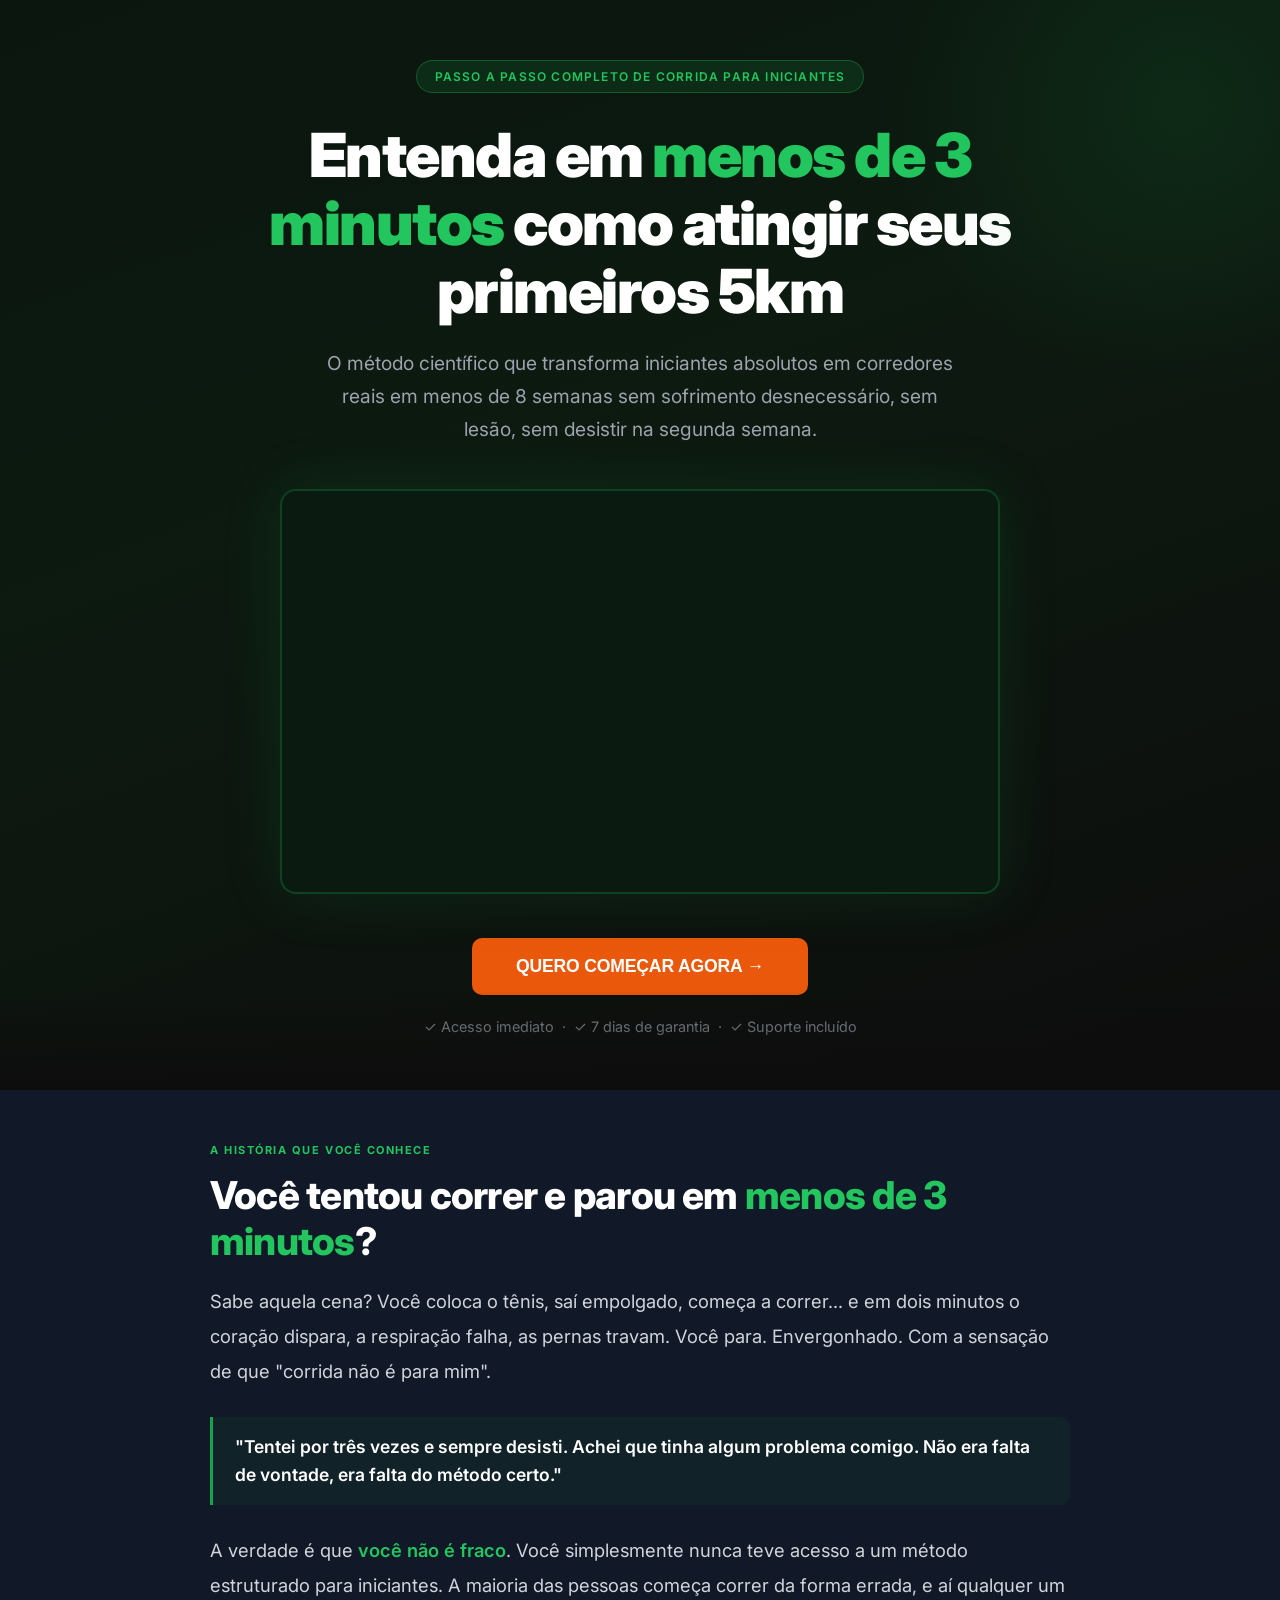
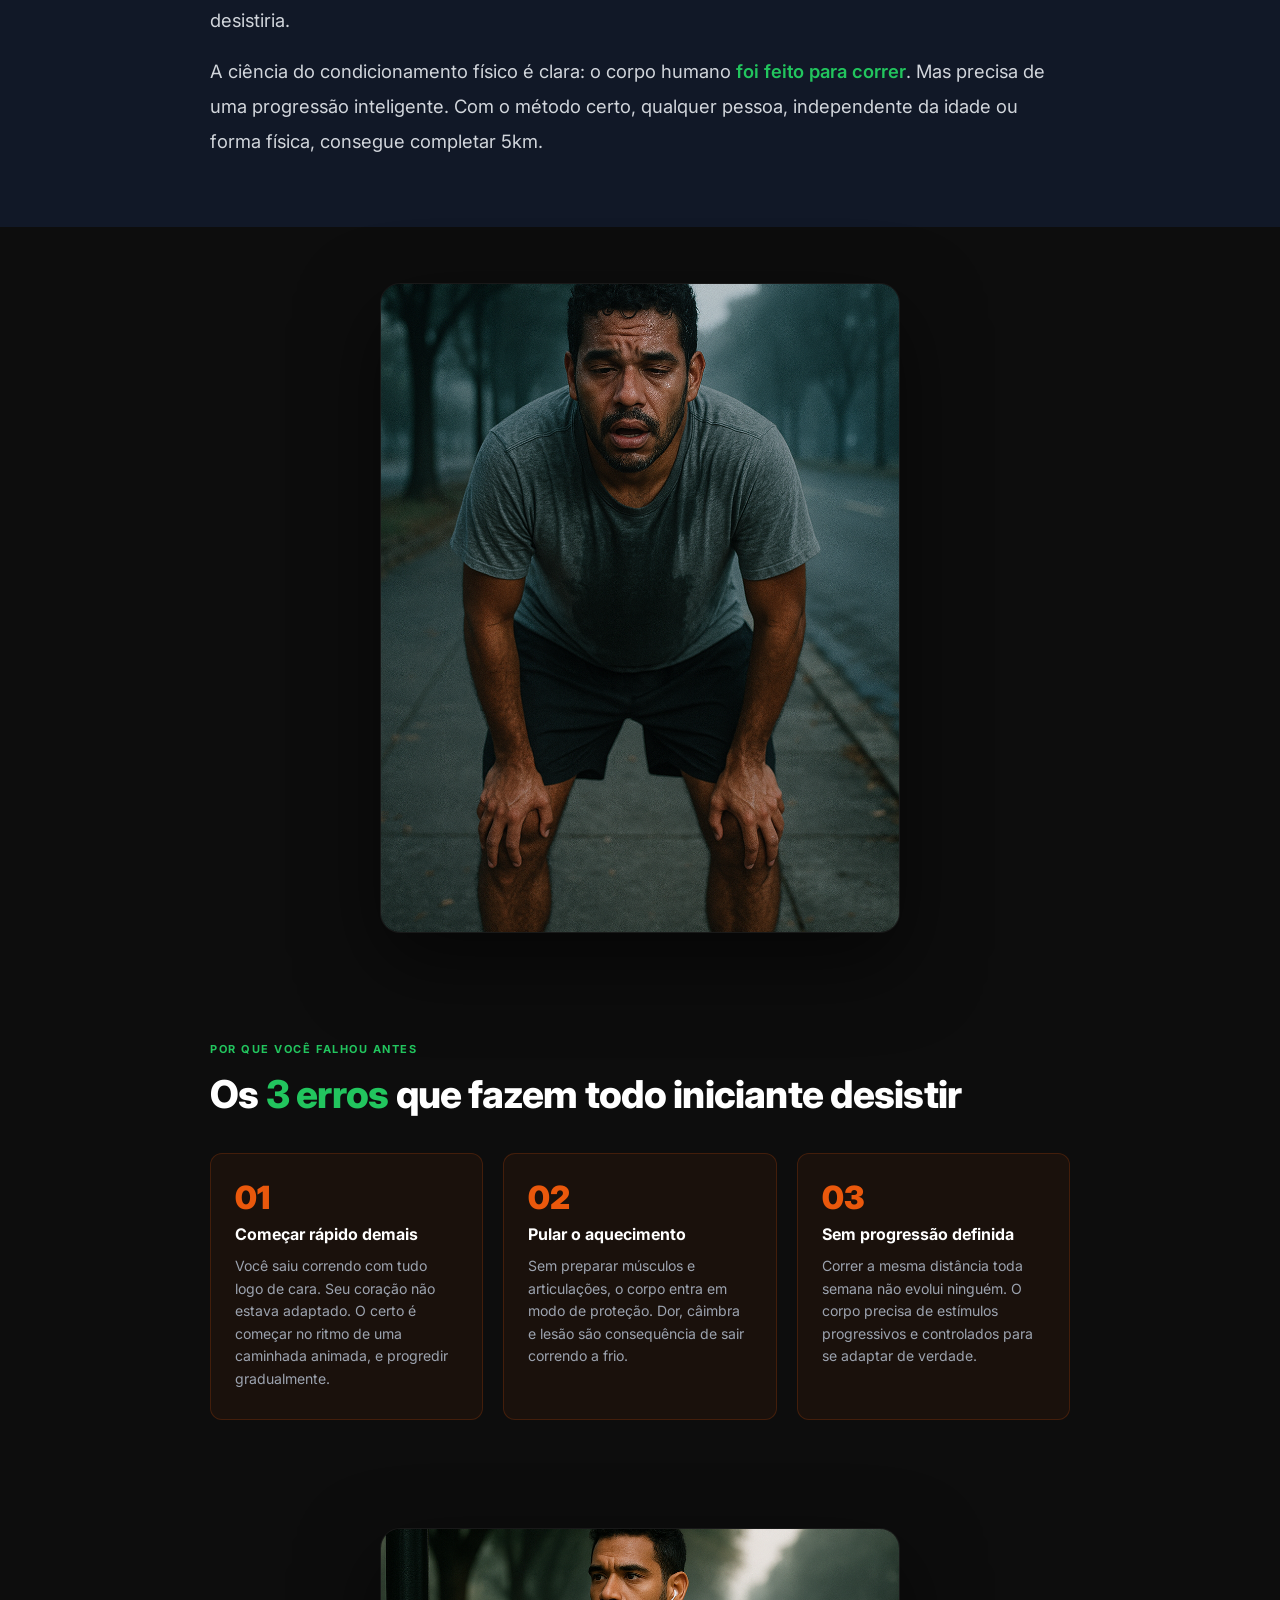
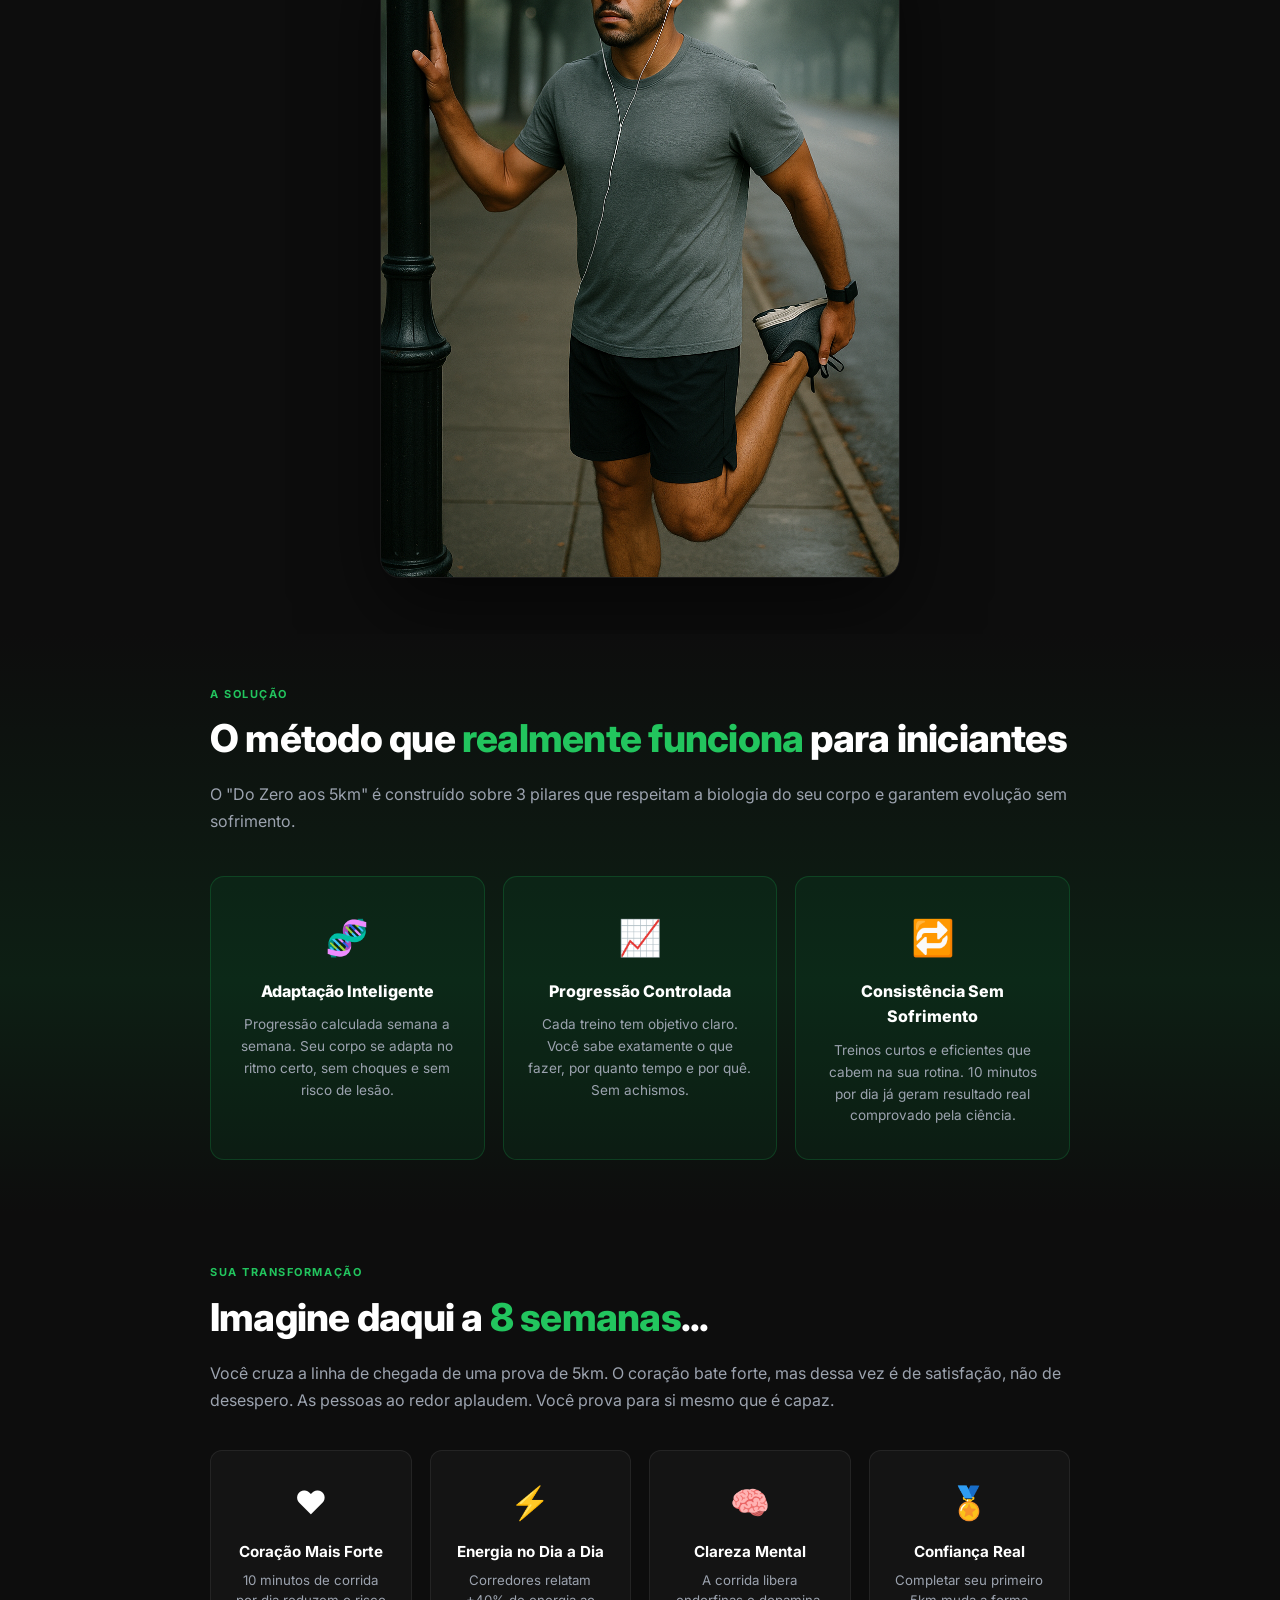
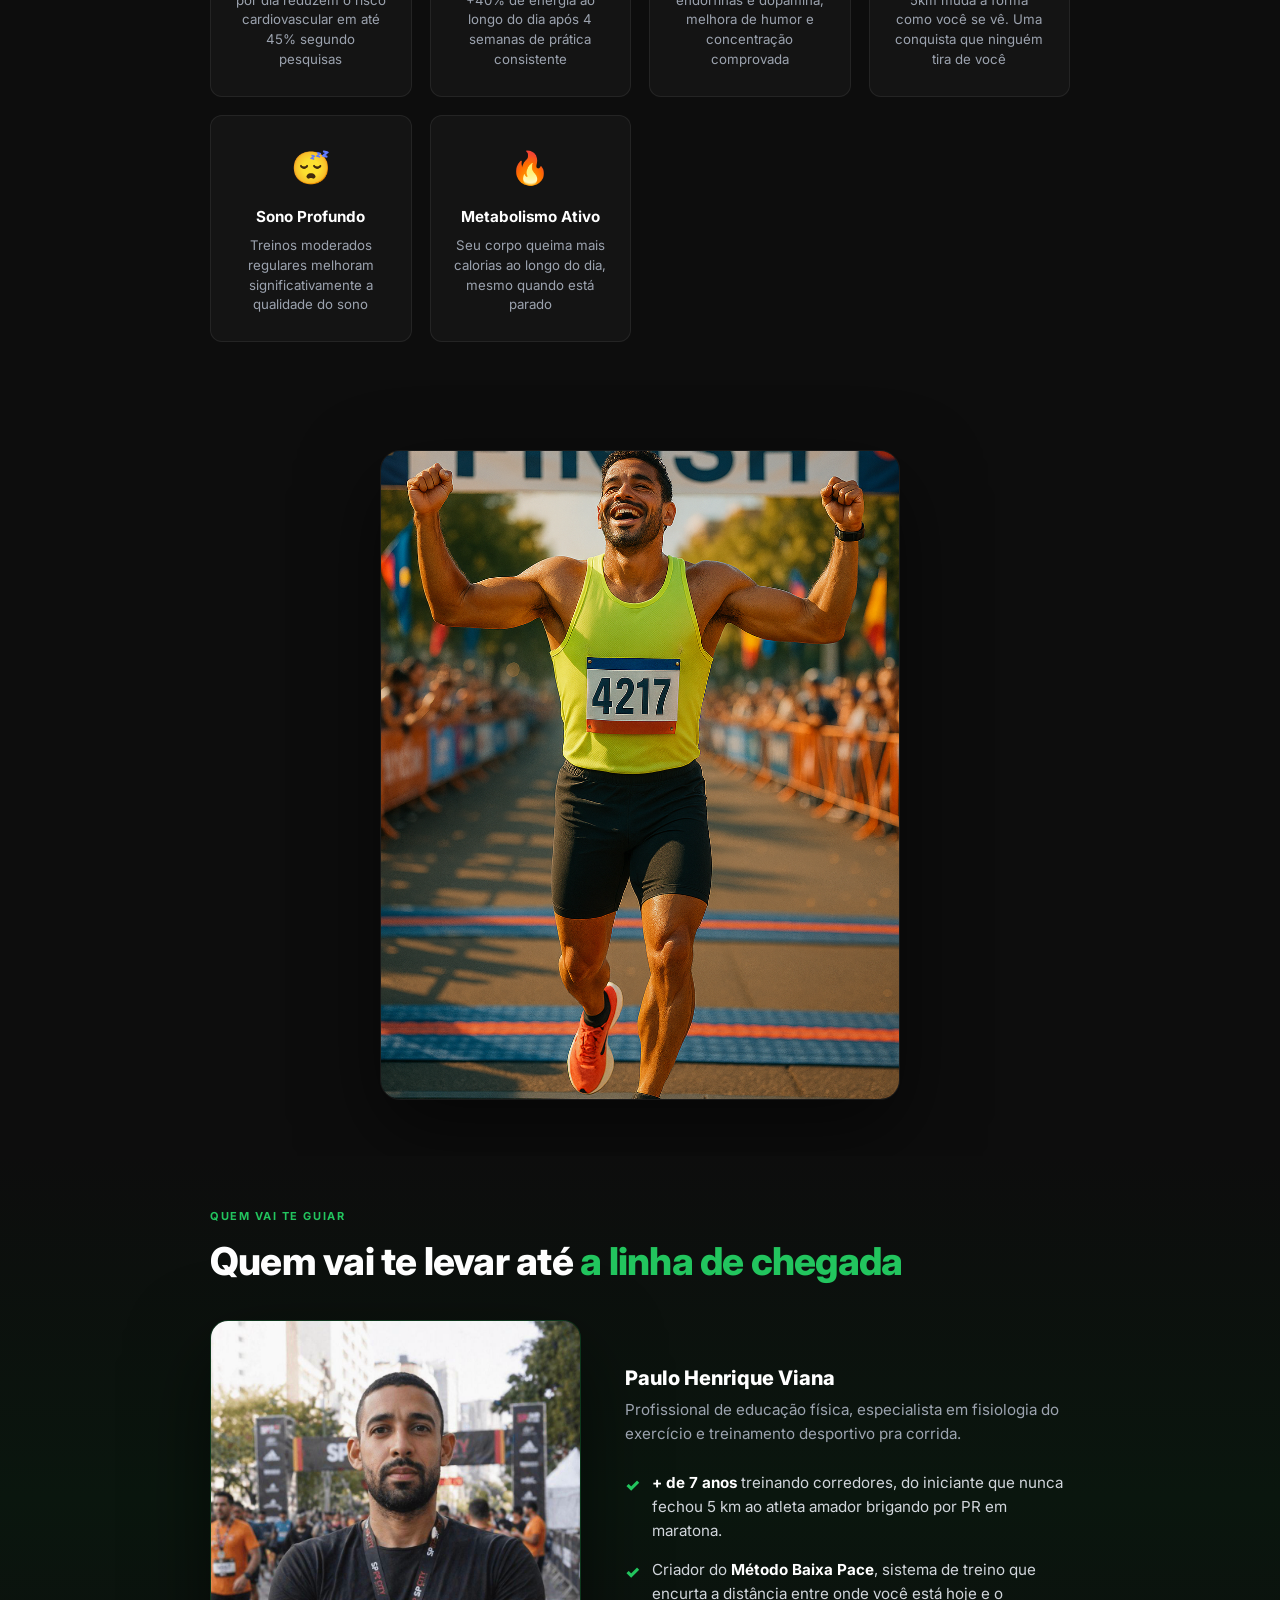
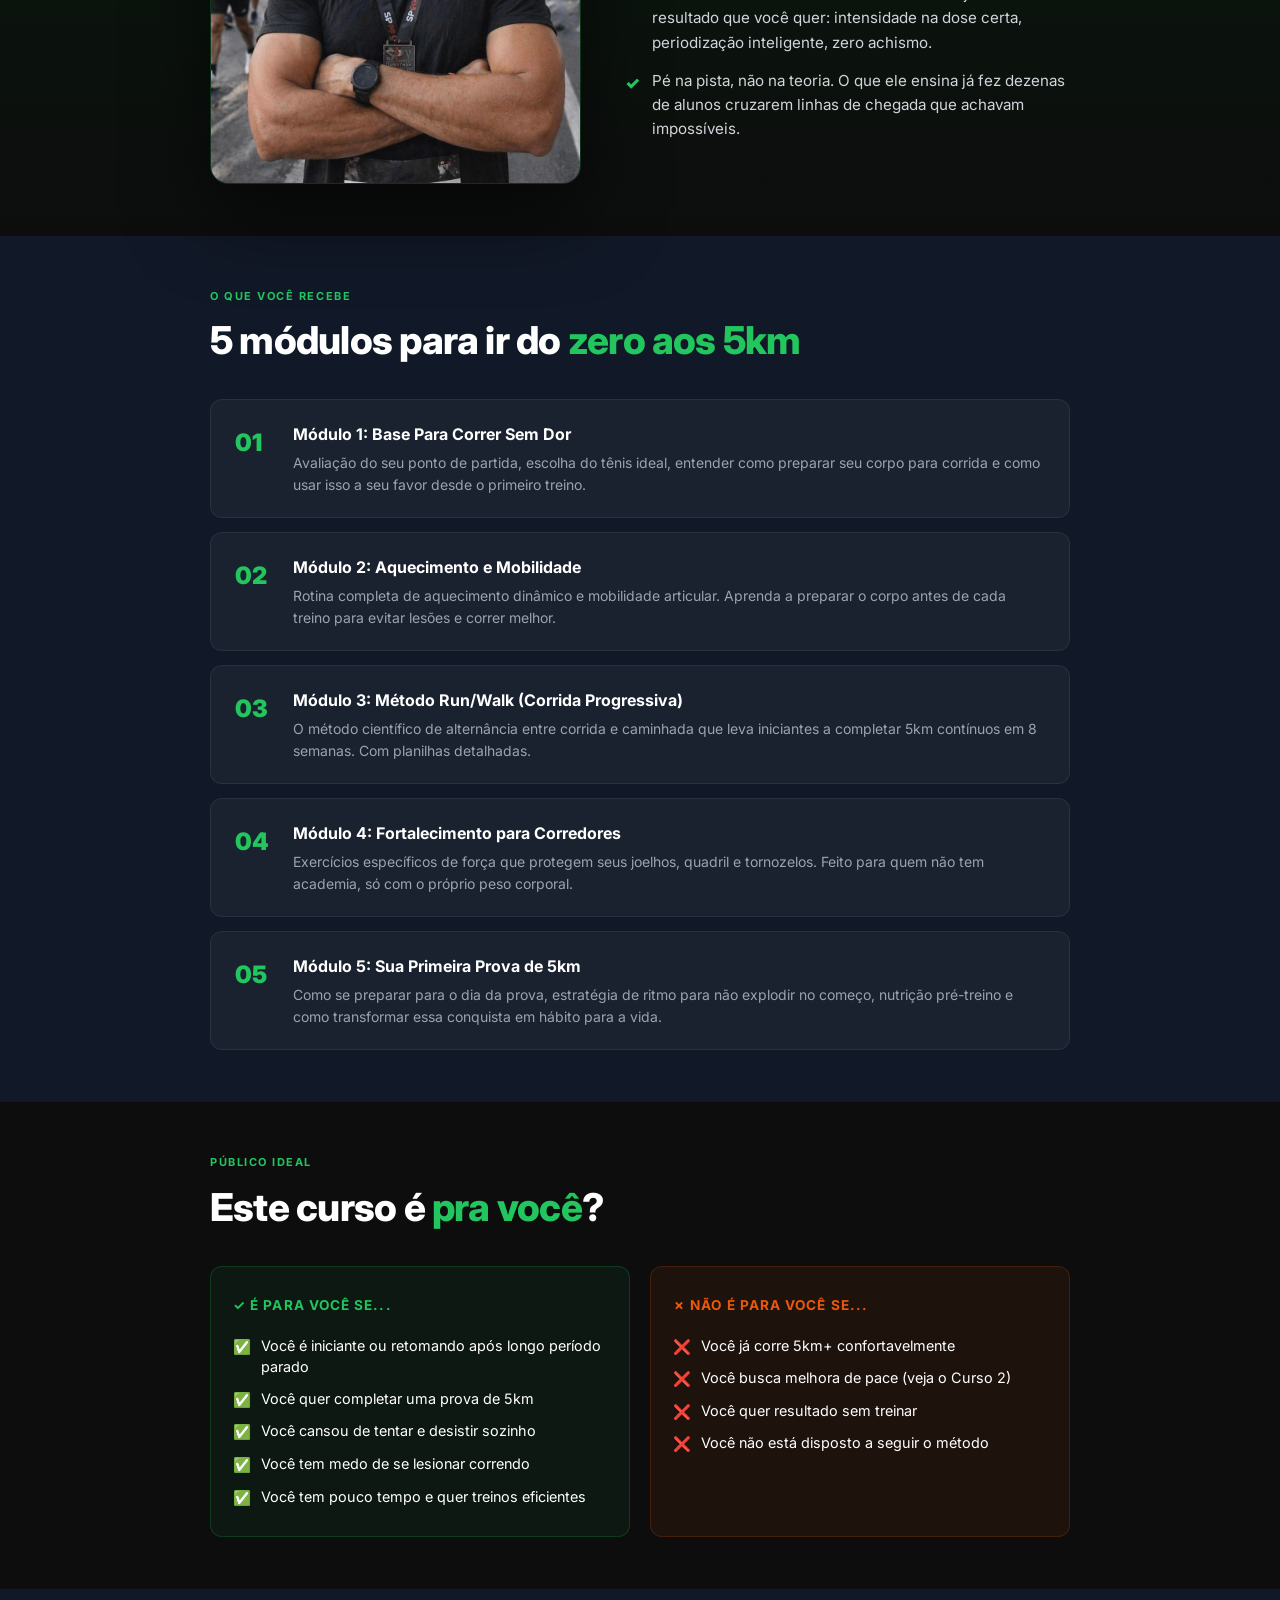
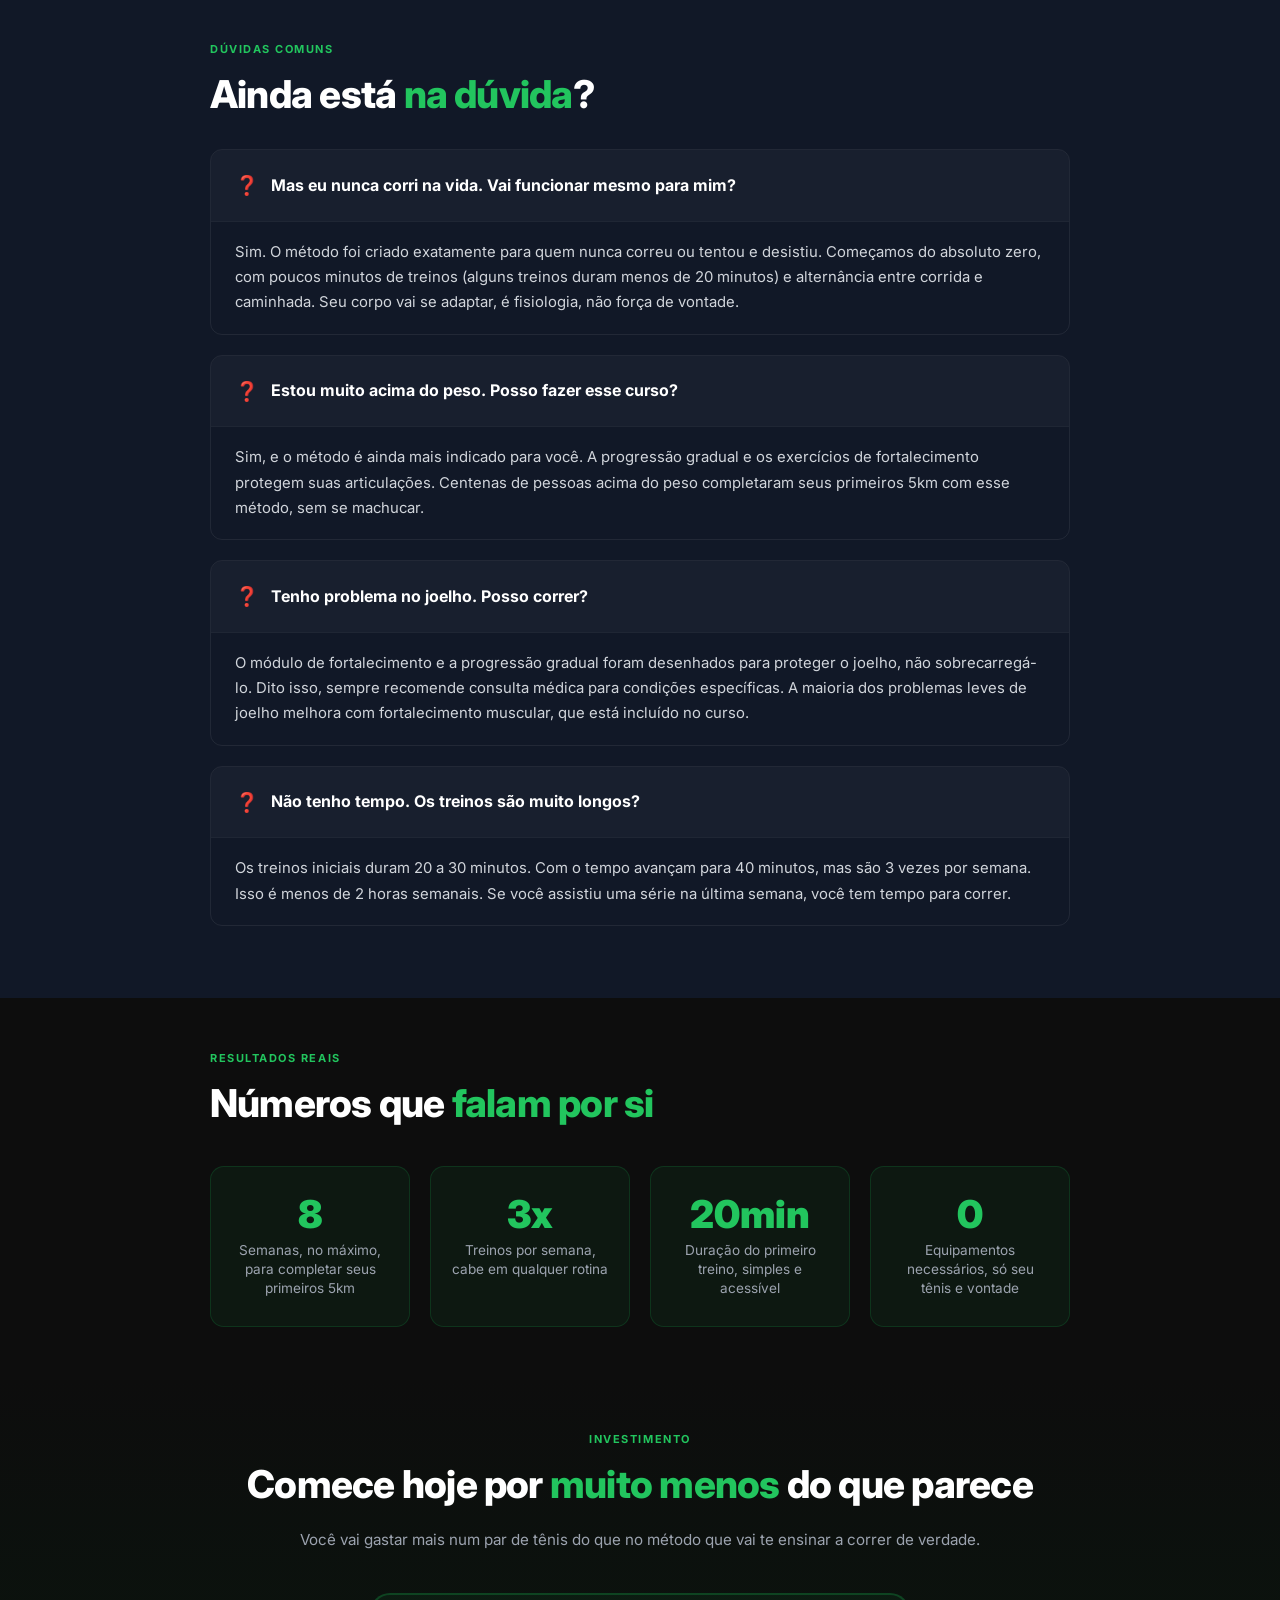
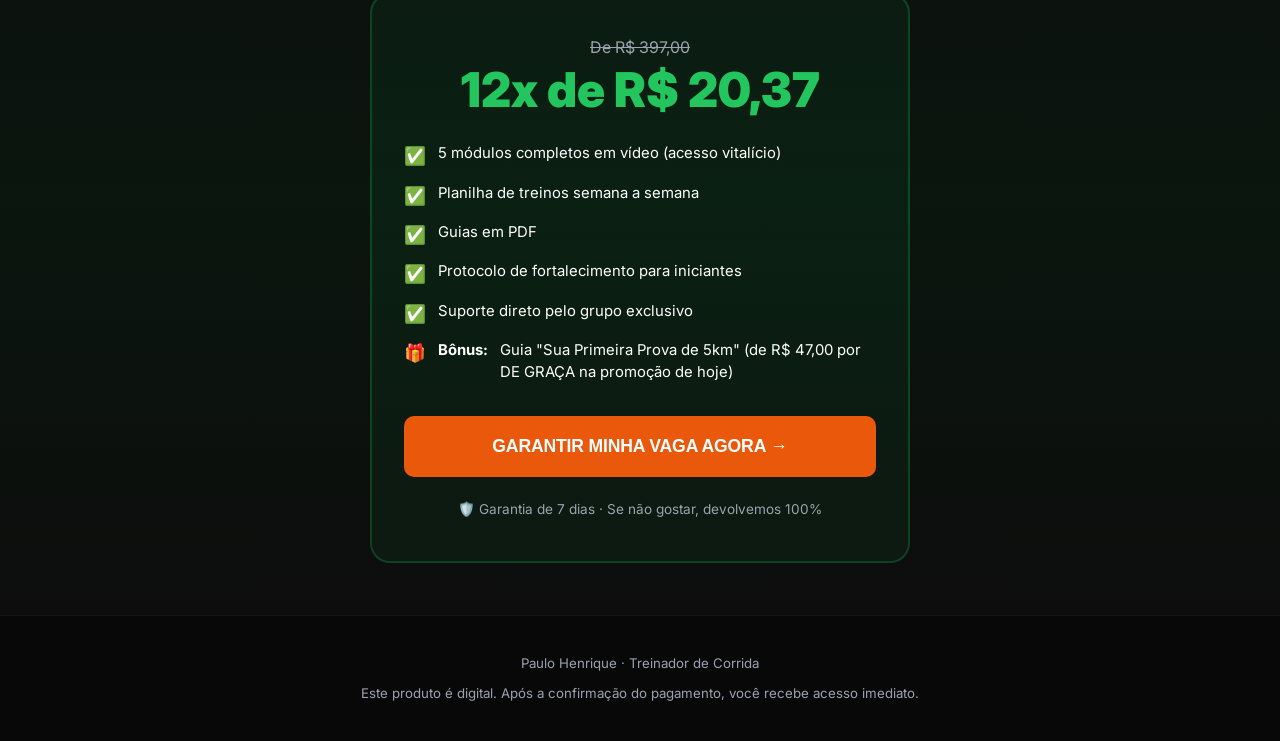
==== index.html @ ed93b903 "LP marketing: ajustes de preço, bônus e badge - Ancora De R$ 297 -> De R$ 397 (riscado) - Remove o R" ====
<!DOCTYPE html>
<html lang="pt-BR">
<head>
  <meta charset="UTF-8" />
  <meta name="viewport" content="width=device-width, initial-scale=1.0" />
  <title>Do Zero aos Seus Primeiros 5km | Paulo Henrique</title>
  <meta name="description" content="O método que transforma iniciantes em corredores em apenas 8 semanas sem sofrimento, sem lesão, sem desistir na segunda semana." />

  <!-- Meta Pixel (browser). Complementa o evento server-side da Conversions API (/api/lead), dedup por event_id. -->
  <script>
    !function(f,b,e,v,n,t,s)
    {if(f.fbq)return;n=f.fbq=function(){n.callMethod?
    n.callMethod.apply(n,arguments):n.queue.push(arguments)};
    if(!f._fbq)f._fbq=n;n.push=n;n.loaded=!0;n.version='2.0';
    n.queue=[];t=b.createElement(e);t.async=!0;
    t.src=v;s=b.getElementsByTagName(e)[0];
    s.parentNode.insertBefore(t,s)}(window, document,'script',
    'https://connect.facebook.net/en_US/fbevents.js');
    fbq('init', '1803401826472530');
    fbq('track', 'PageView');
  </script>
  <noscript><img height="1" width="1" style="display:none"
    src="https://www.facebook.com/tr?id=1803401826472530&ev=PageView&noscript=1" /></noscript>
  <!-- End Meta Pixel -->
  <link rel="preconnect" href="https://fonts.googleapis.com" />
  <link rel="preconnect" href="https://fonts.gstatic.com" crossorigin />
  <link href="https://fonts.googleapis.com/css2?family=Inter:wght@400;500;600;700;800;900&display=swap" rel="stylesheet" />
  <style>
    *, *::before, *::after { box-sizing: border-box; margin: 0; padding: 0; }

    :root {
      --verde: #16a34a;
      --verde-claro: #22c55e;
      --verde-escuro: #14532d;
      --laranja: #ea580c;
      --preto: #0a0a0a;
      --cinza-escuro: #111827;
      --cinza: #374151;
      --cinza-claro: #9ca3af;
      --branco: #ffffff;
      --bg: #0d0d0d;
    }

    body {
      font-family: 'Inter', sans-serif;
      background: var(--bg);
      color: var(--branco);
      line-height: 1.6;
      overflow-x: hidden;
    }

    /* ===== HERO ===== */
    .hero {
      min-height: 100svh;
      display: flex;
      flex-direction: column;
      align-items: center;
      justify-content: center;
      padding: 60px 20px 52px;
      text-align: center;
      position: relative;
      background: linear-gradient(160deg, #0a160e 0%, #0d1a10 40%, #0d0d0d 100%);
      overflow: hidden;
    }

    .hero::before {
      content: '';
      position: absolute;
      top: -200px; right: -200px;
      width: 600px; height: 600px;
      background: radial-gradient(circle, rgba(22,163,74,0.12) 0%, transparent 70%);
      pointer-events: none;
    }

    .hero::after {
      content: '';
      position: absolute;
      bottom: 0; left: 0; right: 0;
      height: 100px;
      background: linear-gradient(to bottom, transparent, var(--bg));
      pointer-events: none;
    }

    .badge {
      display: inline-block;
      background: rgba(22,163,74,0.15);
      border: 1px solid rgba(22,163,74,0.4);
      color: var(--verde-claro);
      font-size: 12px;
      font-weight: 600;
      letter-spacing: 0.1em;
      text-transform: uppercase;
      padding: 6px 18px;
      border-radius: 100px;
      margin-bottom: 28px;
    }

    .hero h1 {
      font-size: clamp(2rem, 5vw, 3.8rem);
      font-weight: 900;
      line-height: 1.12;
      max-width: 860px;
      margin-bottom: 22px;
      letter-spacing: -0.025em;
    }

    .hero h1 span { color: var(--verde-claro); }

    .hero p.sub {
      font-size: clamp(1rem, 2vw, 1.2rem);
      color: var(--cinza-claro);
      max-width: 640px;
      margin-bottom: 44px;
      line-height: 1.7;
    }

    /* ===== VIDEO PLACEHOLDER ===== */
    .video-wrapper {
      width: 100%;
      max-width: 720px;
      margin: 0 auto 44px;
      border-radius: 16px;
      overflow: hidden;
      border: 2px solid rgba(22,163,74,0.3);
      box-shadow: 0 0 60px rgba(22,163,74,0.15);
      aspect-ratio: 16/9;
      background: #0a1a10;
      display: flex;
      align-items: center;
      justify-content: center;
      cursor: pointer;
      position: relative;
    }

    .video-wrapper .play-icon {
      width: 72px;
      height: 72px;
      background: var(--verde);
      border-radius: 50%;
      display: flex;
      align-items: center;
      justify-content: center;
      transition: transform 0.2s, background 0.2s;
    }

    .video-wrapper:hover .play-icon {
      background: var(--verde-claro);
      transform: scale(1.1);
    }

    .video-wrapper .play-icon svg {
      width: 28px;
      height: 28px;
      fill: white;
      margin-left: 4px;
    }

    .video-label {
      position: absolute;
      bottom: 18px;
      left: 50%;
      transform: translateX(-50%);
      font-size: 13px;
      color: rgba(255,255,255,0.5);
      white-space: nowrap;
    }

    .cta-btn {
      display: inline-block;
      background: var(--verde);
      color: var(--branco);
      font-size: 1.1rem;
      font-weight: 800;
      padding: 18px 44px;
      border-radius: 10px;
      text-decoration: none;
      transition: background 0.2s, transform 0.15s;
      border: none;
      cursor: pointer;
      letter-spacing: -0.01em;
    }

    .cta-btn:hover { background: var(--verde-claro); transform: translateY(-2px); }

    .cta-btn.laranja { background: var(--laranja); }
    .cta-btn.laranja:hover { background: #f97316; }

    .hero-meta {
      margin-top: 20px;
      color: var(--cinza-claro);
      font-size: 0.9rem;
    }

    /* ===== SECTION BASE ===== */
    section {
      padding: 52px 24px;
    }

    .container {
      max-width: 860px;
      margin: 0 auto;
    }

    .section-label {
      font-size: 11px;
      font-weight: 700;
      letter-spacing: 0.14em;
      text-transform: uppercase;
      color: var(--verde-claro);
      margin-bottom: 12px;
    }

    h2 {
      font-size: clamp(1.6rem, 3.5vw, 2.4rem);
      font-weight: 800;
      line-height: 1.2;
      letter-spacing: -0.02em;
      margin-bottom: 20px;
    }

    h2 span { color: var(--verde-claro); }

    /* ===== STORY ===== */
    .story {
      background: var(--cinza-escuro);
    }

    .story-text {
      font-size: clamp(1rem, 1.8vw, 1.15rem);
      color: #d1d5db;
      line-height: 1.9;
      margin-bottom: 16px;
    }

    .story-text em {
      color: var(--verde-claro);
      font-style: normal;
      font-weight: 600;
    }

    .story-quote {
      border-left: 3px solid var(--verde);
      padding: 16px 22px;
      margin: 28px 0;
      background: rgba(22,163,74,0.07);
      border-radius: 0 10px 10px 0;
      font-size: 1.1rem;
      font-weight: 600;
      color: var(--branco);
      line-height: 1.6;
    }

    /* ===== IMAGEM SECAO ===== */
    /* Mobile: full-bleed, recorte horizontal */
    .img-section {
      padding: 0;
      line-height: 0;
    }

    .img-section img {
      width: 100%;
      max-height: 520px;
      object-fit: cover;
      object-position: center 30%;
      display: block;
    }

    /* Desktop: foto retratada centralizada, sem recorte agressivo */
    @media (min-width: 760px) {
      .img-section {
        padding: 56px 24px;
        background: var(--bg);
        line-height: 1.6;
        text-align: center;
      }

      .img-section img {
        width: auto;
        max-width: min(520px, 90vw);
        max-height: none;
        aspect-ratio: 4/5;
        object-fit: cover;
        object-position: center center;
        margin: 0 auto;
        border-radius: 20px;
        box-shadow: 0 30px 80px rgba(0,0,0,0.55);
        border: 1px solid rgba(255,255,255,0.05);
      }
    }

    /* ===== ERROS ===== */
    .erros-grid {
      display: grid;
      grid-template-columns: repeat(auto-fit, minmax(240px, 1fr));
      gap: 20px;
      margin-top: 36px;
    }

    .erro-card {
      background: rgba(234,88,12,0.06);
      border: 1px solid rgba(234,88,12,0.2);
      border-radius: 12px;
      padding: 28px 24px;
    }

    .erro-card .num {
      font-size: 2rem;
      font-weight: 900;
      color: var(--laranja);
      margin-bottom: 8px;
      line-height: 1;
    }

    .erro-card h3 {
      font-size: 1rem;
      font-weight: 700;
      margin-bottom: 8px;
    }

    .erro-card p {
      font-size: 0.88rem;
      color: var(--cinza-claro);
      line-height: 1.6;
    }

    /* ===== SOLUCAO / PILARES ===== */
    .solucao {
      background: linear-gradient(180deg, #0d0d0d 0%, #0d1f14 60%, #0d0d0d 100%);
    }

    .pilares-grid {
      display: grid;
      grid-template-columns: repeat(auto-fit, minmax(220px, 1fr));
      gap: 18px;
      margin-top: 40px;
    }

    .pilar {
      background: rgba(22,163,74,0.08);
      border: 1px solid rgba(22,163,74,0.25);
      border-radius: 14px;
      padding: 32px 24px;
      text-align: center;
    }

    .pilar .pilar-icon {
      font-size: 2.2rem;
      margin-bottom: 14px;
    }

    .pilar h3 {
      font-size: 1rem;
      font-weight: 800;
      color: var(--branco);
      margin-bottom: 10px;
    }

    .pilar p {
      font-size: 0.85rem;
      color: var(--cinza-claro);
      line-height: 1.6;
    }

    /* ===== MODULOS ===== */
    .modulos { background: var(--cinza-escuro); }

    .modulos-list {
      list-style: none;
      margin-top: 36px;
      display: flex;
      flex-direction: column;
      gap: 14px;
      counter-reset: mod;
    }

    .modulos-list li {
      counter-increment: mod;
      display: flex;
      align-items: flex-start;
      gap: 18px;
      background: rgba(255,255,255,0.04);
      border: 1px solid rgba(255,255,255,0.07);
      border-radius: 12px;
      padding: 22px 24px;
    }

    .modulos-list li::before {
      content: counter(mod, decimal-leading-zero);
      font-size: 1.5rem;
      font-weight: 900;
      color: var(--verde-claro);
      flex-shrink: 0;
      min-width: 40px;
      margin-top: 2px;
    }

    .modulos-list li .mod-info h4 {
      font-size: 1rem;
      font-weight: 700;
      margin-bottom: 4px;
    }

    .modulos-list li .mod-info p {
      font-size: 0.875rem;
      color: var(--cinza-claro);
      line-height: 1.55;
    }

    /* ===== RESULTADOS / VISUALIZACAO ===== */
    .resultados {
      background: var(--bg);
    }

    .beneficios-grid {
      display: grid;
      grid-template-columns: repeat(auto-fit, minmax(200px, 1fr));
      gap: 18px;
      margin-top: 36px;
    }

    .beneficio {
      background: rgba(255,255,255,0.03);
      border: 1px solid rgba(255,255,255,0.07);
      border-radius: 12px;
      padding: 26px 22px;
      text-align: center;
    }

    .beneficio .b-icon { font-size: 2rem; margin-bottom: 12px; }
    .beneficio h4 { font-size: 0.95rem; font-weight: 700; margin-bottom: 6px; }
    .beneficio p { font-size: 0.83rem; color: var(--cinza-claro); line-height: 1.5; }

    /* ===== PARA QUEM ===== */
    .para-quem-grid {
      display: grid;
      grid-template-columns: 1fr 1fr;
      gap: 20px;
      margin-top: 36px;
    }

    @media (max-width: 600px) {
      .para-quem-grid { grid-template-columns: 1fr; }
    }

    .pq-card {
      border-radius: 12px;
      padding: 28px 22px;
    }

    .pq-card.sim {
      background: rgba(22,163,74,0.08);
      border: 1px solid rgba(22,163,74,0.25);
    }

    .pq-card.nao {
      background: rgba(234,88,12,0.07);
      border: 1px solid rgba(234,88,12,0.2);
    }

    .pq-card h3 {
      font-size: 0.85rem;
      font-weight: 700;
      letter-spacing: 0.08em;
      text-transform: uppercase;
      margin-bottom: 18px;
    }

    .pq-card.sim h3 { color: var(--verde-claro); }
    .pq-card.nao h3 { color: var(--laranja); }

    .pq-list { list-style: none; display: flex; flex-direction: column; gap: 10px; }

    .pq-list li {
      font-size: 0.9rem;
      display: flex;
      gap: 10px;
      align-items: flex-start;
      line-height: 1.5;
    }

    .pq-list li .check { flex-shrink: 0; margin-top: 1px; }

    /* ===== OBJECOES ===== */
    .objecoes { background: var(--cinza-escuro); }

    .objecao-item {
      margin-bottom: 20px;
      border: 1px solid rgba(255,255,255,0.07);
      border-radius: 12px;
      overflow: hidden;
    }

    .objecao-q {
      padding: 20px 24px;
      font-weight: 700;
      font-size: 1rem;
      display: flex;
      align-items: center;
      gap: 12px;
      cursor: pointer;
      background: rgba(255,255,255,0.03);
    }

    .objecao-q .q-icon {
      color: var(--laranja);
      font-size: 1.2rem;
      flex-shrink: 0;
    }

    .objecao-r {
      padding: 18px 24px;
      font-size: 0.93rem;
      color: #d1d5db;
      line-height: 1.7;
      border-top: 1px solid rgba(255,255,255,0.06);
    }

    /* ===== OFERTA ===== */
    .oferta {
      background: linear-gradient(180deg, #0d0d0d 0%, #0a160e 50%, #0d0d0d 100%);
    }

    .oferta-box {
      background: rgba(22,163,74,0.07);
      border: 2px solid rgba(22,163,74,0.3);
      border-radius: 20px;
      padding: 40px 32px;
      text-align: center;
      max-width: 540px;
      margin: 40px auto 0;
    }

    .oferta-box .preco-de {
      font-size: 1rem;
      color: var(--cinza-claro);
      text-decoration: line-through;
      margin-bottom: 6px;
    }

    .oferta-box .preco {
      font-size: 3rem;
      font-weight: 900;
      color: var(--verde-claro);
      line-height: 1;
      margin-bottom: 8px;
    }

    .oferta-box .preco-pix {
      font-size: 0.95rem;
      color: var(--cinza-claro);
      margin-bottom: 28px;
    }

    .oferta-box .preco-pix strong {
      color: var(--branco);
    }

    .oferta-bonus {
      list-style: none;
      text-align: left;
      margin: 28px 0 32px;
      display: flex;
      flex-direction: column;
      gap: 12px;
    }

    .oferta-bonus li {
      display: flex;
      gap: 12px;
      align-items: flex-start;
      font-size: 0.93rem;
      line-height: 1.5;
    }

    .oferta-bonus li .b-check {
      color: var(--verde-claro);
      font-size: 1.1rem;
      flex-shrink: 0;
      margin-top: 1px;
    }

    .garantia {
      margin-top: 22px;
      font-size: 0.85rem;
      color: var(--cinza-claro);
      display: flex;
      align-items: center;
      justify-content: center;
      gap: 8px;
    }

    /* ===== PROVA ===== */
    .prova { background: var(--bg); }

    .stats-grid {
      display: grid;
      grid-template-columns: repeat(auto-fit, minmax(160px, 1fr));
      gap: 20px;
      margin-top: 40px;
    }

    .stat {
      text-align: center;
      padding: 28px 20px;
      background: rgba(22,163,74,0.07);
      border: 1px solid rgba(22,163,74,0.2);
      border-radius: 14px;
    }

    .stat .num {
      font-size: 2.4rem;
      font-weight: 900;
      color: var(--verde-claro);
      line-height: 1;
      margin-bottom: 8px;
    }

    .stat p { font-size: 0.85rem; color: var(--cinza-claro); line-height: 1.4; }

    /* ===== FOOTER ===== */
    footer {
      padding: 36px 24px;
      text-align: center;
      border-top: 1px solid rgba(255,255,255,0.06);
      background: #080808;
    }

    footer p { font-size: 0.83rem; color: var(--cinza-claro); line-height: 1.7; }

    /* ===== STICKY CTA ===== */
    .sticky-cta {
      position: fixed;
      bottom: 0;
      left: 0; right: 0;
      background: rgba(10,10,10,0.95);
      backdrop-filter: blur(12px);
      border-top: 1px solid rgba(22,163,74,0.25);
      padding: 14px 20px;
      display: flex;
      align-items: center;
      justify-content: center;
      gap: 18px;
      z-index: 100;
      transform: translateY(100%);
      transition: transform 0.35s ease;
    }

    .sticky-cta.visible { transform: translateY(0); }

    .sticky-cta .price-inline {
      font-size: 0.9rem;
      color: var(--cinza-claro);
      display: none;
    }

    .sticky-cta .price-inline strong {
      color: var(--verde-claro);
      font-size: 1.1rem;
    }

    @media (min-width: 480px) {
      .sticky-cta .price-inline { display: block; }
    }

    .divider {
      width: 100%;
      height: 1px;
      background: linear-gradient(to right, transparent, rgba(255,255,255,0.07), transparent);
      margin: 0;
    }

    /* ===== PAULO ===== */
    .paulo {
      background: linear-gradient(180deg, #0d0d0d 0%, #0a160e 50%, #0d0d0d 100%);
    }

    .paulo-grid {
      display: grid;
      grid-template-columns: 1fr 1.2fr;
      gap: 44px;
      align-items: center;
      margin-top: 36px;
    }

    @media (max-width: 760px) {
      .paulo-grid { grid-template-columns: 1fr; gap: 28px; }
    }

    .paulo-photo {
      width: 100%;
      border-radius: 18px;
      overflow: hidden;
      border: 1px solid rgba(22,163,74,0.25);
      box-shadow: 0 30px 80px rgba(0,0,0,0.55);
      aspect-ratio: 4/5;
    }

    .paulo-photo img {
      width: 100%;
      height: 100%;
      object-fit: cover;
      display: block;
    }

    .paulo-nome {
      font-size: 1.25rem;
      font-weight: 800;
      color: var(--branco);
      margin-bottom: 4px;
    }

    .paulo-sub {
      color: var(--cinza-claro);
      font-size: 0.95rem;
      line-height: 1.6;
      margin-bottom: 24px;
    }

    .paulo-bullets {
      list-style: none;
      display: flex;
      flex-direction: column;
      gap: 14px;
    }

    .paulo-bullets li {
      display: flex;
      gap: 12px;
      align-items: flex-start;
      font-size: 0.95rem;
      line-height: 1.6;
      color: #d1d5db;
    }

    .paulo-bullets li .p-check {
      color: var(--verde-claro);
      font-weight: 900;
      font-size: 1.05rem;
      flex-shrink: 0;
      margin-top: 1px;
    }

    .paulo-bullets li strong { color: var(--branco); }

    /* ===== MODAL ===== */
    .modal-overlay {
      position: fixed;
      inset: 0;
      background: rgba(5,5,5,0.82);
      backdrop-filter: blur(8px);
      display: none;
      align-items: center;
      justify-content: center;
      padding: 24px;
      z-index: 200;
    }

    .modal-overlay.open { display: flex; }

    .modal {
      background: #0f1f14;
      border: 1px solid rgba(22,163,74,0.35);
      border-radius: 18px;
      max-width: 440px;
      width: 100%;
      padding: 32px 28px 28px;
      position: relative;
      box-shadow: 0 30px 80px rgba(0,0,0,0.6);
    }

    .modal-close {
      position: absolute;
      top: 14px;
      right: 16px;
      background: transparent;
      border: none;
      color: var(--cinza-claro);
      font-size: 1.6rem;
      cursor: pointer;
      line-height: 1;
      padding: 4px 8px;
    }

    .modal-close:hover { color: var(--branco); }

    .modal h3 {
      font-size: 1.35rem;
      font-weight: 800;
      color: var(--branco);
      margin-bottom: 6px;
      line-height: 1.25;
    }

    .modal p.modal-sub {
      color: var(--cinza-claro);
      font-size: 0.9rem;
      margin-bottom: 22px;
      line-height: 1.55;
    }

    .form-field { display: flex; flex-direction: column; gap: 6px; margin-bottom: 14px; }

    .form-field label {
      font-size: 0.78rem;
      font-weight: 600;
      letter-spacing: 0.04em;
      text-transform: uppercase;
      color: #d1d5db;
    }

    .form-field input {
      background: #070e09;
      border: 1px solid rgba(255,255,255,0.12);
      border-radius: 10px;
      padding: 12px 14px;
      color: var(--branco);
      font-family: inherit;
      font-size: 0.95rem;
      outline: none;
      transition: border-color 0.15s;
    }

    .form-field input:focus {
      border-color: var(--verde-claro);
    }

    .form-field input::placeholder { color: #6b7280; }

    .form-submit {
      width: 100%;
      background: var(--laranja);
      color: var(--branco);
      font-weight: 800;
      font-size: 1rem;
      padding: 14px 22px;
      border-radius: 10px;
      border: none;
      cursor: pointer;
      margin-top: 6px;
      transition: background 0.2s, transform 0.15s;
    }

    .form-submit:hover { background: #f97316; transform: translateY(-1px); }
    .form-submit:disabled { opacity: 0.6; cursor: wait; transform: none; }

    .form-legal {
      font-size: 0.72rem;
      color: var(--cinza-claro);
      text-align: center;
      margin-top: 12px;
      line-height: 1.5;
    }

    .form-success {
      text-align: center;
      padding: 14px 0 4px;
    }

    .form-success .ok-icon {
      font-size: 2.2rem;
      margin-bottom: 8px;
    }

    .form-success h4 {
      font-size: 1.25rem;
      font-weight: 800;
      color: var(--verde-claro);
      margin-bottom: 6px;
    }

    .form-success p {
      color: #d1d5db;
      font-size: 0.92rem;
      line-height: 1.55;
    }
  </style>
</head>
<body>

  <!-- ===== HERO ===== -->
  <section class="hero">
    <div class="badge">Passo a Passo Completo de Corrida Para Iniciantes</div>

    <h1>Entenda em <span>menos de 3 minutos</span> como atingir seus primeiros 5km</h1>

    <p class="sub">
      O método científico que transforma iniciantes absolutos em corredores reais em menos de 8 semanas sem sofrimento desnecessário, sem lesão, sem desistir na segunda semana.
    </p>

    <!-- VIDEO DE APRESENTAÇÃO -->
    <div class="video-wrapper" id="videoPlaceholder">
      <iframe
        src="https://www.youtube.com/embed/b28rfV0sI7o"
        title="Vídeo de apresentação"
        style="width:100%; height:100%; border:0;"
        allow="accelerometer; autoplay; clipboard-write; encrypted-media; gyroscope; picture-in-picture; web-share"
        referrerpolicy="strict-origin-when-cross-origin"
        allowfullscreen></iframe>
    </div>

    <button type="button" data-checkout class="cta-btn laranja">QUERO COMEÇAR AGORA →</button>

    <p class="hero-meta">✓ Acesso imediato &nbsp;·&nbsp; ✓ 7 dias de garantia &nbsp;·&nbsp; ✓ Suporte incluído</p>
  </section>

  <!-- ===== STORY: IDENTIFICAÇÃO ===== -->
  <section class="story">
    <div class="container">
      <p class="section-label">A história que você conhece</p>
      <h2>Você tentou correr e parou em <span>menos de 3 minutos</span>?</h2>

      <p class="story-text">
        Sabe aquela cena? Você coloca o tênis, saí empolgado, começa a correr... e em dois minutos o coração dispara, a respiração falha, as pernas travam. Você para. Envergonhado. Com a sensação de que "corrida não é para mim".
      </p>

      <div class="story-quote">
        "Tentei por três vezes e sempre desisti. Achei que tinha algum problema comigo. Não era falta de vontade, era falta do método certo."
      </div>

      <p class="story-text">
        A verdade é que <em>você não é fraco</em>. Você simplesmente nunca teve acesso a um método estruturado para iniciantes. A maioria das pessoas começa correr da forma errada, e aí qualquer um desistiria.
      </p>

      <p class="story-text">
        A ciência do condicionamento físico é clara: o corpo humano <em>foi feito para correr</em>. Mas precisa de uma progressão inteligente. Com o método certo, qualquer pessoa, independente da idade ou forma física, consegue completar 5km.
      </p>
    </div>
  </section>

  <!-- IMAGEM: INICIANTE ===== -->
  <div class="img-section">
    <img src="img-esgotado.png" alt="Corredor iniciante esgotado, mãos nos joelhos recuperando o fôlego" loading="lazy" />
  </div>

  <!-- ===== ERROS COMUNS ===== -->
  <section>
    <div class="container">
      <p class="section-label">Por que você falhou antes</p>
      <h2>Os <span>3 erros</span> que fazem todo iniciante desistir</h2>

      <div class="erros-grid">
        <div class="erro-card">
          <div class="num">01</div>
          <h3>Começar rápido demais</h3>
          <p>Você saiu correndo com tudo logo de cara. Seu coração não estava adaptado. O certo é começar no ritmo de uma caminhada animada, e progredir gradualmente.</p>
        </div>
        <div class="erro-card">
          <div class="num">02</div>
          <h3>Pular o aquecimento</h3>
          <p>Sem preparar músculos e articulações, o corpo entra em modo de proteção. Dor, câimbra e lesão são consequência de sair correndo a frio.</p>
        </div>
        <div class="erro-card">
          <div class="num">03</div>
          <h3>Sem progressão definida</h3>
          <p>Correr a mesma distância toda semana não evolui ninguém. O corpo precisa de estímulos progressivos e controlados para se adaptar de verdade.</p>
        </div>
      </div>
    </div>
  </section>

  <!-- IMAGEM: TREINO ===== -->
  <div class="img-section">
    <img src="img-alongando.png" alt="Corredor se alongando, preparando-se pra retomar os treinos" loading="lazy" />
  </div>

  <!-- ===== SOLUCAO: PILARES ===== -->
  <section class="solucao">
    <div class="container">
      <p class="section-label">A solução</p>
      <h2>O método que <span>realmente funciona</span> para iniciantes</h2>

      <p style="color: var(--cinza-claro); margin-bottom: 8px; font-size: 1rem; line-height: 1.7;">
        O "Do Zero aos 5km" é construído sobre 3 pilares que respeitam a biologia do seu corpo e garantem evolução sem sofrimento.
      </p>

      <div class="pilares-grid">
        <div class="pilar">
          <div class="pilar-icon">🧬</div>
          <h3>Adaptação Inteligente</h3>
          <p>Progressão calculada semana a semana. Seu corpo se adapta no ritmo certo, sem choques e sem risco de lesão.</p>
        </div>
        <div class="pilar">
          <div class="pilar-icon">📈</div>
          <h3>Progressão Controlada</h3>
          <p>Cada treino tem objetivo claro. Você sabe exatamente o que fazer, por quanto tempo e por quê. Sem achismos.</p>
        </div>
        <div class="pilar">
          <div class="pilar-icon">🔁</div>
          <h3>Consistência Sem Sofrimento</h3>
          <p>Treinos curtos e eficientes que cabem na sua rotina. 10 minutos por dia já geram resultado real comprovado pela ciência.</p>
        </div>
      </div>
    </div>
  </section>

  <!-- ===== VISUALIZACAO: FUTURO ===== -->
  <section class="resultados">
    <div class="container">
      <p class="section-label">Sua transformação</p>
      <h2>Imagine daqui a <span>8 semanas</span>...</h2>

      <p style="color: var(--cinza-claro); font-size: 1rem; line-height: 1.7; margin-bottom: 36px;">
        Você cruza a linha de chegada de uma prova de 5km. O coração bate forte, mas dessa vez é de satisfação, não de desespero. As pessoas ao redor aplaudem. Você prova para si mesmo que é capaz.
      </p>

      <div class="beneficios-grid">
        <div class="beneficio">
          <div class="b-icon">❤️</div>
          <h4>Coração Mais Forte</h4>
          <p>10 minutos de corrida por dia reduzem o risco cardiovascular em até 45% segundo pesquisas</p>
        </div>
        <div class="beneficio">
          <div class="b-icon">⚡</div>
          <h4>Energia no Dia a Dia</h4>
          <p>Corredores relatam +40% de energia ao longo do dia após 4 semanas de prática consistente</p>
        </div>
        <div class="beneficio">
          <div class="b-icon">🧠</div>
          <h4>Clareza Mental</h4>
          <p>A corrida libera endorfinas e dopamina, melhora de humor e concentração comprovada</p>
        </div>
        <div class="beneficio">
          <div class="b-icon">🏅</div>
          <h4>Confiança Real</h4>
          <p>Completar seu primeiro 5km muda a forma como você se vê. Uma conquista que ninguém tira de você</p>
        </div>
        <div class="beneficio">
          <div class="b-icon">😴</div>
          <h4>Sono Profundo</h4>
          <p>Treinos moderados regulares melhoram significativamente a qualidade do sono</p>
        </div>
        <div class="beneficio">
          <div class="b-icon">🔥</div>
          <h4>Metabolismo Ativo</h4>
          <p>Seu corpo queima mais calorias ao longo do dia, mesmo quando está parado</p>
        </div>
      </div>
    </div>
  </section>

  <!-- IMAGEM: CHEGADA ===== -->
  <div class="img-section">
    <img src="img-vitoria.png" alt="Corredor cruzando a linha de chegada, braços erguidos em vitória" loading="lazy" />
  </div>

  <!-- ===== QUEM É O PAULO ===== -->
  <section class="paulo">
    <div class="container">
      <p class="section-label">Quem vai te guiar</p>
      <h2>Quem vai te levar até <span>a linha de chegada</span></h2>

      <div class="paulo-grid">
        <div class="paulo-photo">
          <img src="img-paulo.png" alt="Paulo Henrique Viana, professor de corrida" loading="lazy" />
        </div>

        <div>
          <p class="paulo-nome">Paulo Henrique Viana</p>
          <p class="paulo-sub">
            Profissional de educação física, especialista em fisiologia do exercício e treinamento desportivo pra corrida.
          </p>

          <ul class="paulo-bullets">
            <li>
              <span class="p-check">✓</span>
              <span><strong>+ de 7 anos</strong> treinando corredores, do iniciante que nunca fechou 5 km ao atleta amador brigando por PR em maratona.</span>
            </li>
            <li>
              <span class="p-check">✓</span>
              <span>Criador do <strong>Método Baixa Pace</strong>, sistema de treino que encurta a distância entre onde você está hoje e o resultado que você quer: intensidade na dose certa, periodização inteligente, zero achismo.</span>
            </li>
            <li>
              <span class="p-check">✓</span>
              <span>Pé na pista, não na teoria. O que ele ensina já fez dezenas de alunos cruzarem linhas de chegada que achavam impossíveis.</span>
            </li>
          </ul>
        </div>
      </div>
    </div>
  </section>

  <!-- ===== MODULOS ===== -->
  <section class="modulos">
    <div class="container">
      <p class="section-label">O que você recebe</p>
      <h2>5 módulos para ir do <span>zero aos 5km</span></h2>

      <ul class="modulos-list">
        <li>
          <div class="mod-info">
            <h4>Módulo 1: Base Para Correr Sem Dor</h4>
            <p>Avaliação do seu ponto de partida, escolha do tênis ideal, entender como preparar seu corpo para corrida e como usar isso a seu favor desde o primeiro treino.</p>
          </div>
        </li>
        <li>
          <div class="mod-info">
            <h4>Módulo 2: Aquecimento e Mobilidade</h4>
            <p>Rotina completa de aquecimento dinâmico e mobilidade articular. Aprenda a preparar o corpo antes de cada treino para evitar lesões e correr melhor.</p>
          </div>
        </li>
        <li>
          <div class="mod-info">
            <h4>Módulo 3: Método Run/Walk (Corrida Progressiva)</h4>
            <p>O método científico de alternância entre corrida e caminhada que leva iniciantes a completar 5km contínuos em 8 semanas. Com planilhas detalhadas.</p>
          </div>
        </li>
        <li>
          <div class="mod-info">
            <h4>Módulo 4: Fortalecimento para Corredores</h4>
            <p>Exercícios específicos de força que protegem seus joelhos, quadril e tornozelos. Feito para quem não tem academia, só com o próprio peso corporal.</p>
          </div>
        </li>
        <li>
          <div class="mod-info">
            <h4>Módulo 5: Sua Primeira Prova de 5km</h4>
            <p>Como se preparar para o dia da prova, estratégia de ritmo para não explodir no começo, nutrição pré-treino e como transformar essa conquista em hábito para a vida.</p>
          </div>
        </li>
      </ul>
    </div>
  </section>

  <!-- ===== PARA QUEM É ===== -->
  <section>
    <div class="container">
      <p class="section-label">Público ideal</p>
      <h2>Este curso é <span>pra você</span>?</h2>

      <div class="para-quem-grid">
        <div class="pq-card sim">
          <h3>✓ É para você se...</h3>
          <ul class="pq-list">
            <li><span class="check">✅</span> Você é iniciante ou retomando após longo período parado</li>
            <li><span class="check">✅</span> Você quer completar uma prova de 5km</li>
            <li><span class="check">✅</span> Você cansou de tentar e desistir sozinho</li>
            <li><span class="check">✅</span> Você tem medo de se lesionar correndo</li>
            <li><span class="check">✅</span> Você tem pouco tempo e quer treinos eficientes</li>
          </ul>
        </div>
        <div class="pq-card nao">
          <h3>✗ Não é para você se...</h3>
          <ul class="pq-list">
            <li><span class="check">❌</span> Você já corre 5km+ confortavelmente</li>
            <li><span class="check">❌</span> Você busca melhora de pace (veja o Curso 2)</li>
            <li><span class="check">❌</span> Você quer resultado sem treinar</li>
            <li><span class="check">❌</span> Você não está disposto a seguir o método</li>
          </ul>
        </div>
      </div>
    </div>
  </section>

  <!-- ===== OBJECOES ===== -->
  <section class="objecoes">
    <div class="container">
      <p class="section-label">Dúvidas comuns</p>
      <h2>Ainda está <span>na dúvida</span>?</h2>

      <div style="margin-top: 32px;">
        <div class="objecao-item">
          <div class="objecao-q">
            <span class="q-icon">❓</span>
            Mas eu nunca corri na vida. Vai funcionar mesmo para mim?
          </div>
          <div class="objecao-r">
            Sim. O método foi criado exatamente para quem nunca correu ou tentou e desistiu. Começamos do absoluto zero, com poucos minutos de treinos (alguns treinos duram menos de 20 minutos) e alternância entre corrida e caminhada. Seu corpo vai se adaptar, é fisiologia, não força de vontade.
          </div>
        </div>

        <div class="objecao-item">
          <div class="objecao-q">
            <span class="q-icon">❓</span>
            Estou muito acima do peso. Posso fazer esse curso?
          </div>
          <div class="objecao-r">
            Sim, e o método é ainda mais indicado para você. A progressão gradual e os exercícios de fortalecimento protegem suas articulações. Centenas de pessoas acima do peso completaram seus primeiros 5km com esse método, sem se machucar.
          </div>
        </div>

        <div class="objecao-item">
          <div class="objecao-q">
            <span class="q-icon">❓</span>
            Tenho problema no joelho. Posso correr?
          </div>
          <div class="objecao-r">
            O módulo de fortalecimento e a progressão gradual foram desenhados para proteger o joelho, não sobrecarregá-lo. Dito isso, sempre recomende consulta médica para condições específicas. A maioria dos problemas leves de joelho melhora com fortalecimento muscular, que está incluído no curso.
          </div>
        </div>

        <div class="objecao-item">
          <div class="objecao-q">
            <span class="q-icon">❓</span>
            Não tenho tempo. Os treinos são muito longos?
          </div>
          <div class="objecao-r">
            Os treinos iniciais duram 20 a 30 minutos. Com o tempo avançam para 40 minutos, mas são 3 vezes por semana. Isso é menos de 2 horas semanais. Se você assistiu uma série na última semana, você tem tempo para correr.
          </div>
        </div>
      </div>
    </div>
  </section>

  <!-- ===== PROVA SOCIAL ===== -->
  <section class="prova">
    <div class="container">
      <p class="section-label">Resultados reais</p>
      <h2>Números que <span>falam por si</span></h2>

      <div class="stats-grid">
        <div class="stat">
          <div class="num">8</div>
          <p>Semanas, no máximo, para completar seus primeiros 5km</p>
        </div>
        <div class="stat">
          <div class="num">3x</div>
          <p>Treinos por semana, cabe em qualquer rotina</p>
        </div>
        <div class="stat">
          <div class="num">20min</div>
          <p>Duração do primeiro treino, simples e acessível</p>
        </div>
        <div class="stat">
          <div class="num">0</div>
          <p>Equipamentos necessários, só seu tênis e vontade</p>
        </div>
      </div>
    </div>
  </section>

  <!-- ===== OFERTA ===== -->
  <section class="oferta" id="oferta">
    <div class="container">
      <p class="section-label" style="text-align:center;">Investimento</p>
      <h2 style="text-align:center;">Comece hoje por <span>muito menos</span> do que parece</h2>
      <p style="text-align:center; color: var(--cinza-claro); font-size: 0.95rem; line-height: 1.7;">Você vai gastar mais num par de tênis do que no método que vai te ensinar a correr de verdade.</p>

      <div class="oferta-box">
        <p class="preco-de">De R$ 397,00</p>
        <div class="preco">12x de R$ 20,37</div>

        <ul class="oferta-bonus">
          <li><span class="b-check">✅</span> 5 módulos completos em vídeo (acesso vitalício)</li>
          <li><span class="b-check">✅</span> Planilha de treinos semana a semana</li>
          <li><span class="b-check">✅</span> Guias em PDF</li>
          <li><span class="b-check">✅</span> Protocolo de fortalecimento para iniciantes</li>
          <li><span class="b-check">✅</span> Suporte direto pelo grupo exclusivo</li>
          <li><span class="b-check">🎁</span> <strong>Bônus:</strong> Guia "Sua Primeira Prova de 5km" (de R$ 47,00 por DE GRAÇA na promoção de hoje)</li>
        </ul>

        <button type="button" data-checkout class="cta-btn laranja" style="display:block; width:100%; font-size: 1.1rem; padding: 20px 32px;">
          GARANTIR MINHA VAGA AGORA →
        </button>

        <p class="garantia">🛡️ Garantia de 7 dias · Se não gostar, devolvemos 100%</p>
      </div>
    </div>
  </section>

  <!-- ===== FOOTER ===== -->
  <footer>
    <div class="container">
      <p>Paulo Henrique · Treinador de Corrida</p>
      <p style="margin-top: 8px;">Este produto é digital. Após a confirmação do pagamento, você recebe acesso imediato.</p>
    </div>
  </footer>

  <script>
    // Smooth scroll
    document.querySelectorAll('a[href^="#"]').forEach(a => {
      a.addEventListener('click', e => {
        e.preventDefault();
        const target = document.querySelector(a.getAttribute('href'));
        if (target) target.scrollIntoView({ behavior: 'smooth', block: 'start' });
      });
    });

    // CTA: leva direto pro checkout da Hotmart (sem formulario de cadastro).
    // Dispara o evento InitiateCheckout no Pixel antes de navegar, pra manter o funil medido.
    const CHECKOUT_URL = 'https://pay.hotmart.com/U105416596Q';
    document.querySelectorAll('[data-checkout]').forEach(b => {
      b.addEventListener('click', () => {
        if (window.fbq) fbq('track', 'InitiateCheckout', { content_name: 'LP 5km do Zero', currency: 'BRL', value: 197 });
        window.location.href = CHECKOUT_URL;
      });
    });
  </script>
</body>
</html>
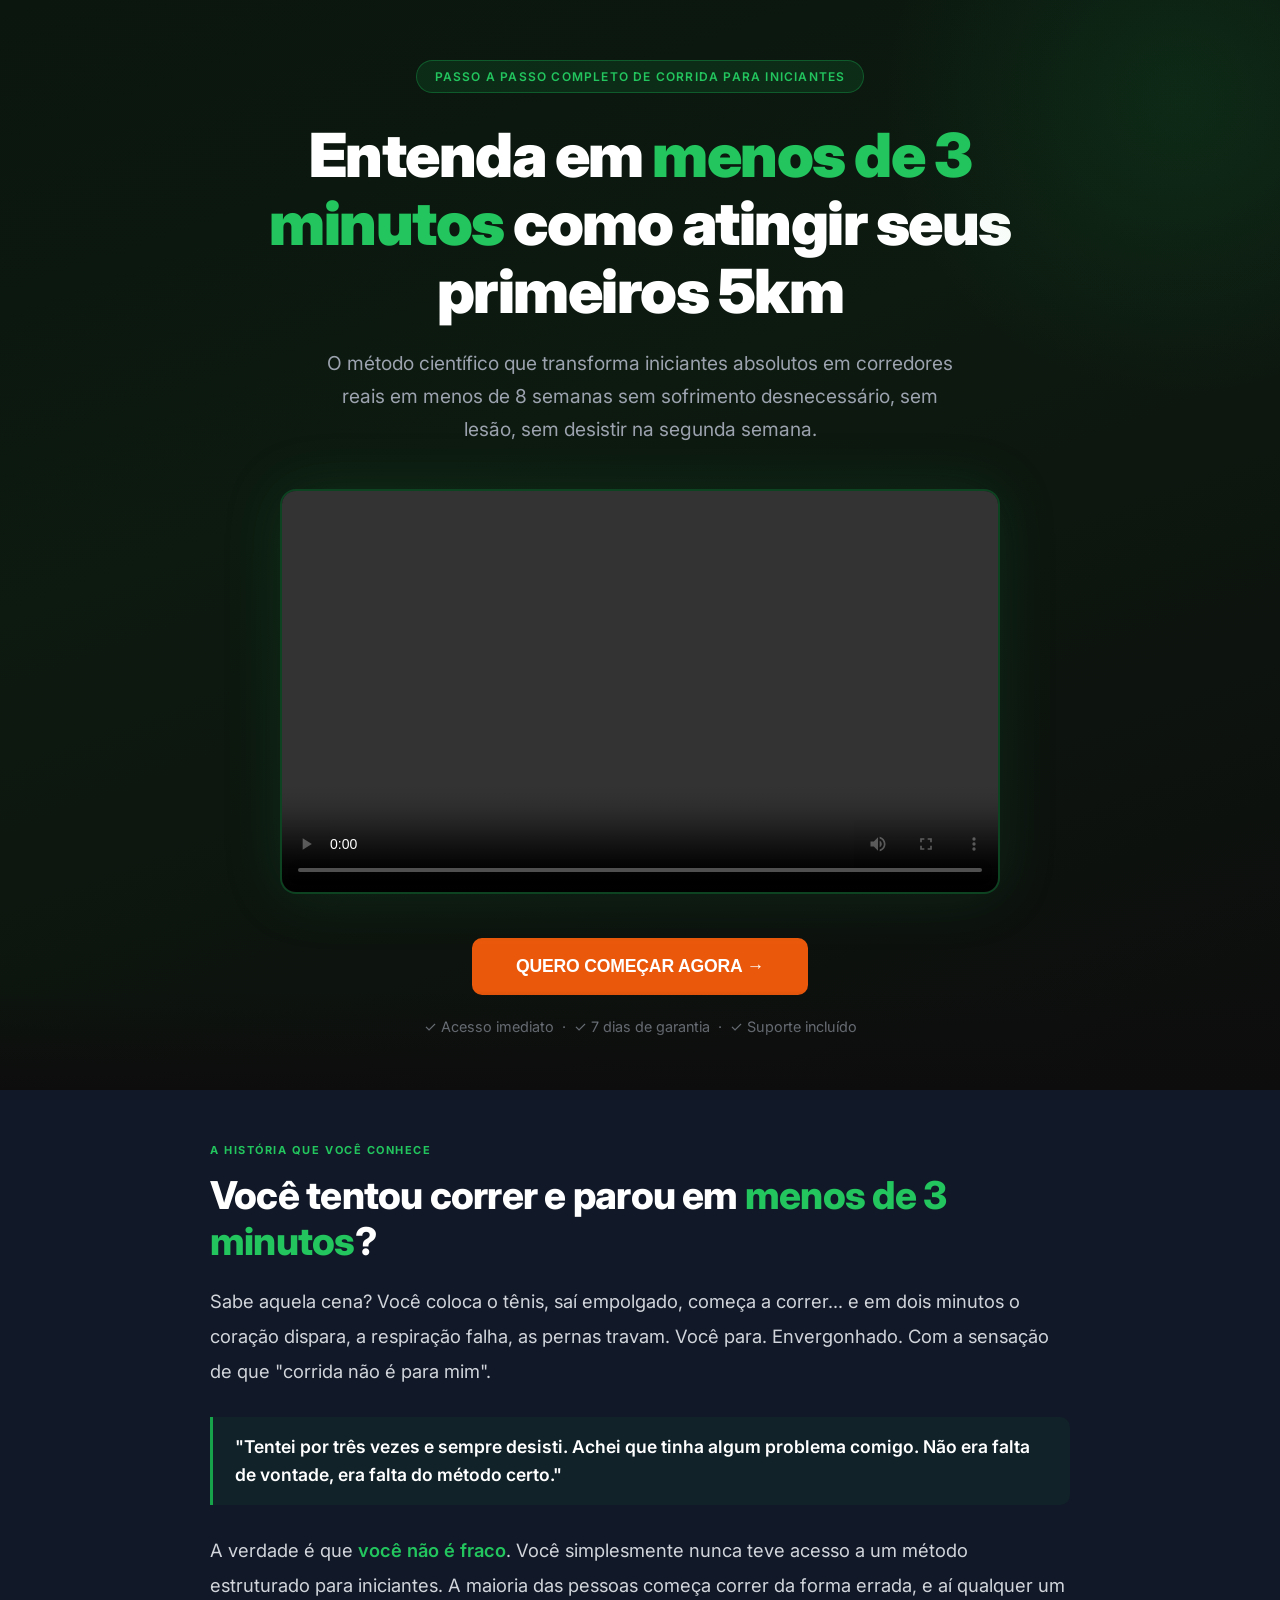
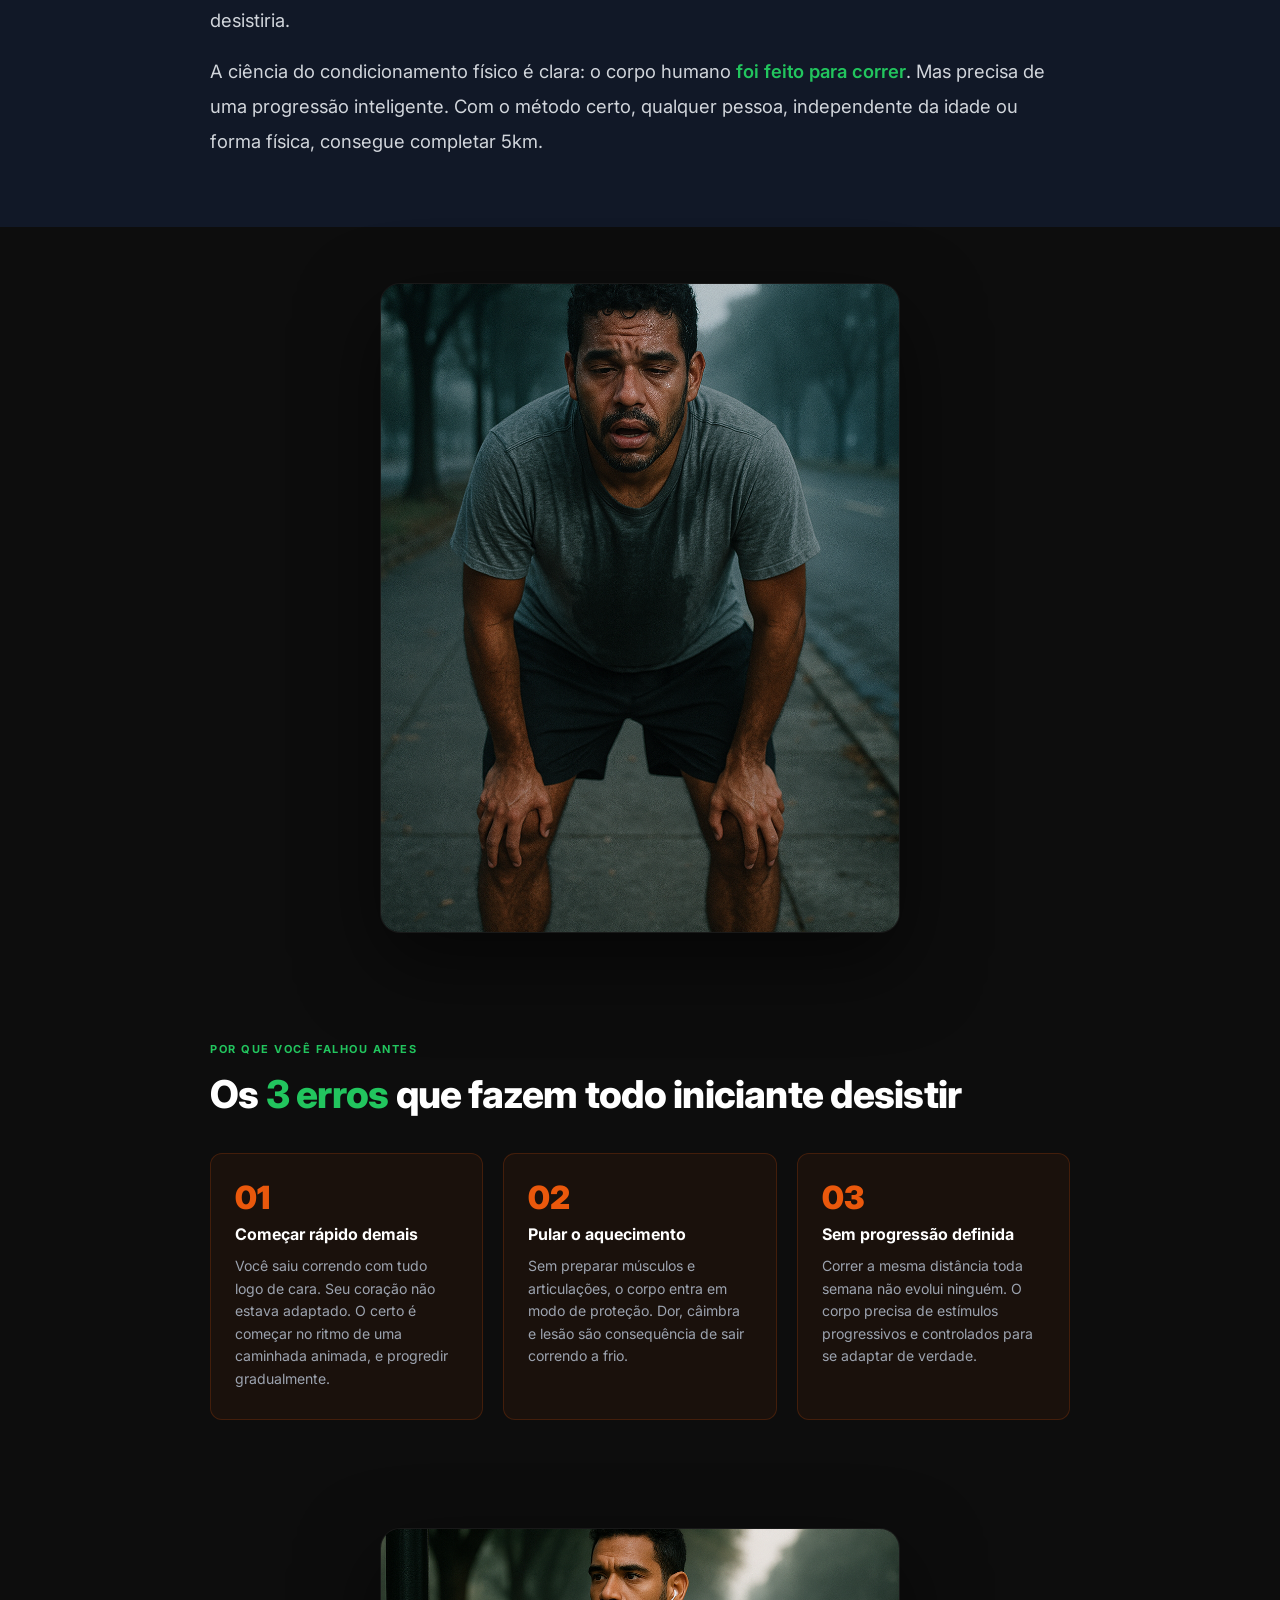
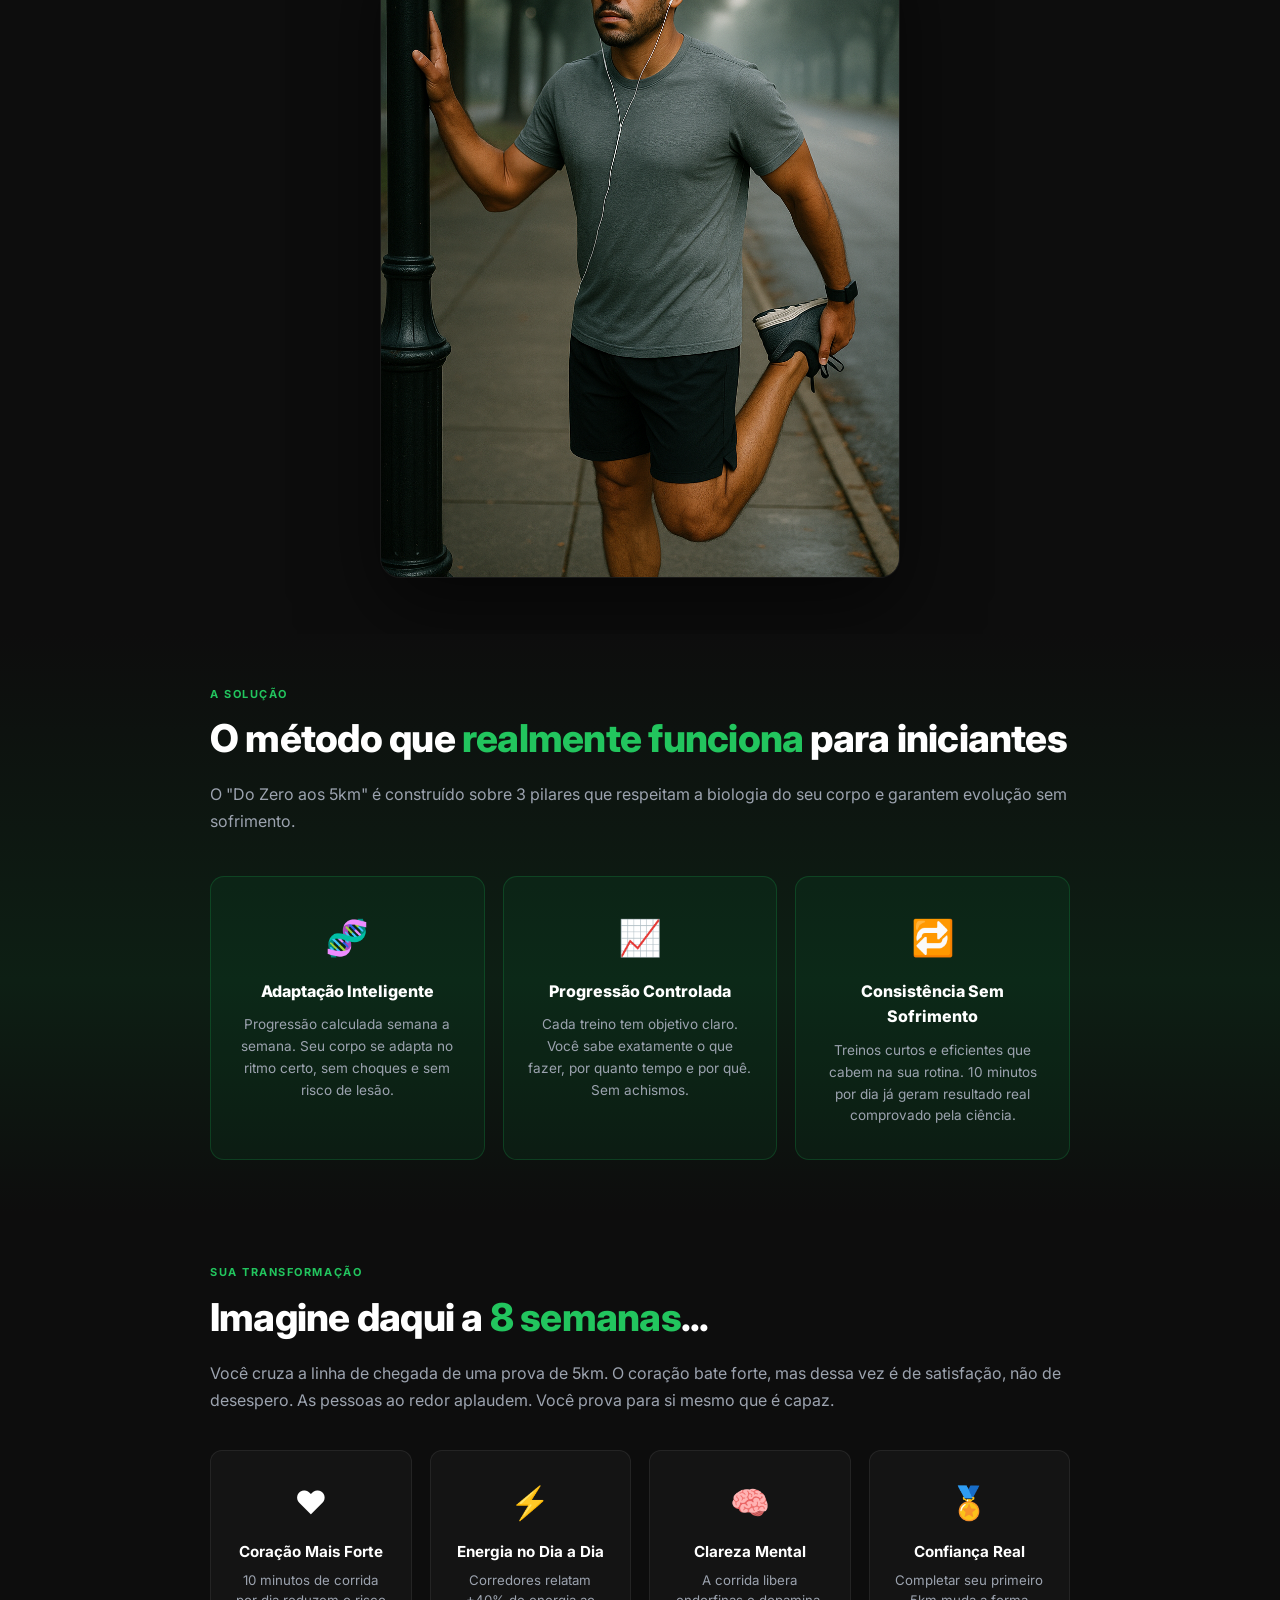
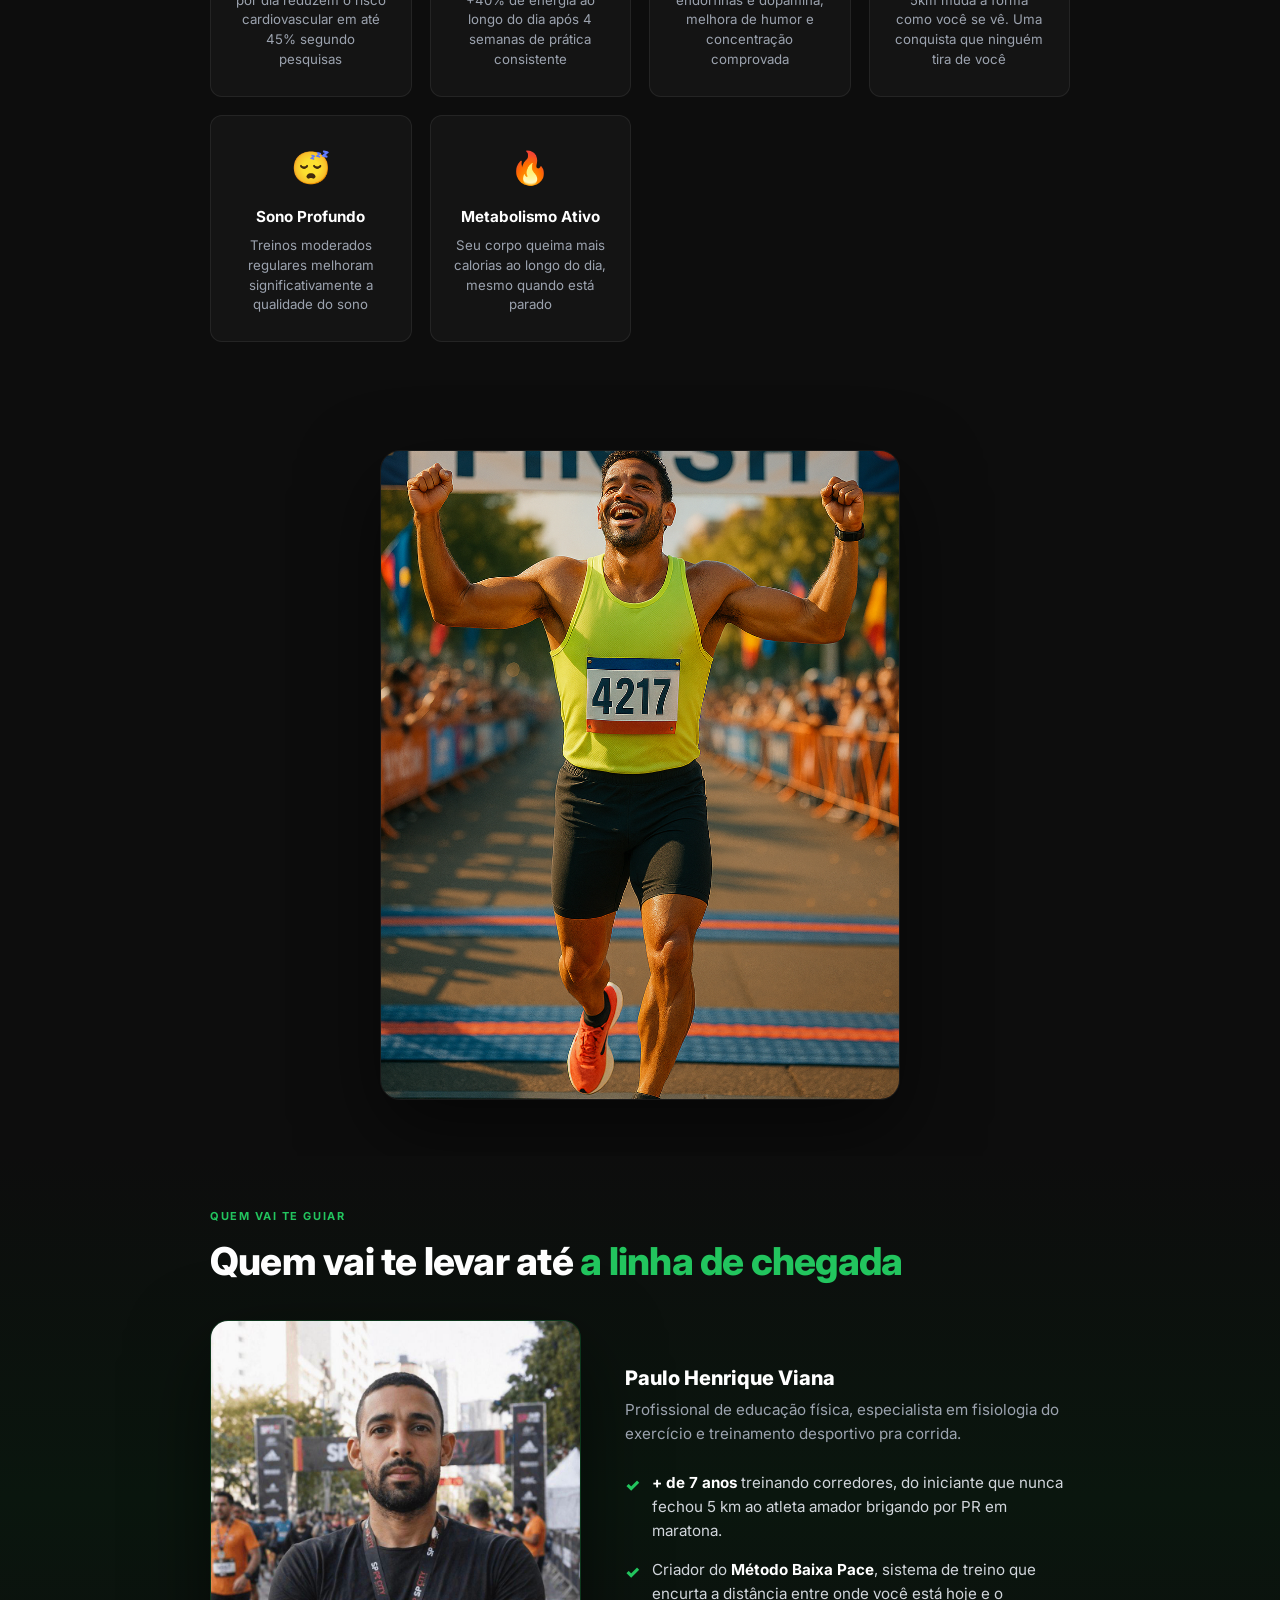
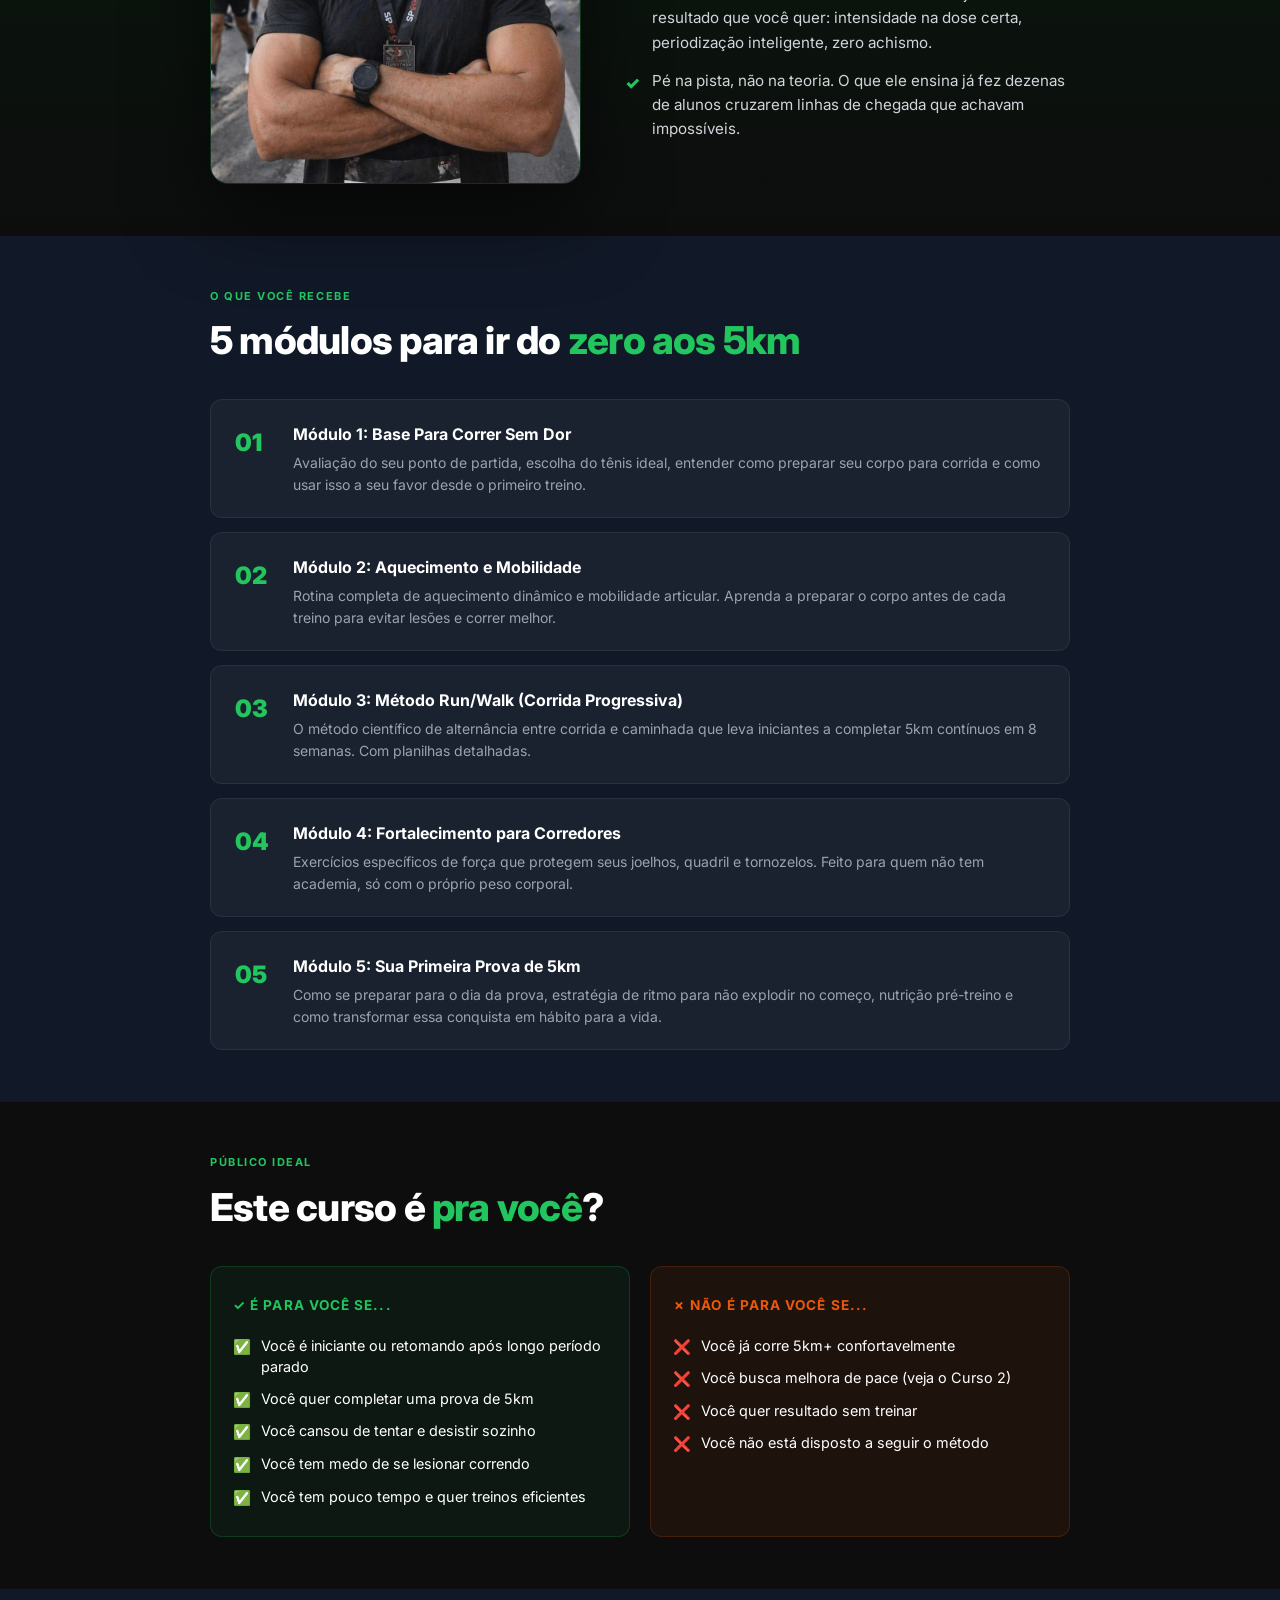
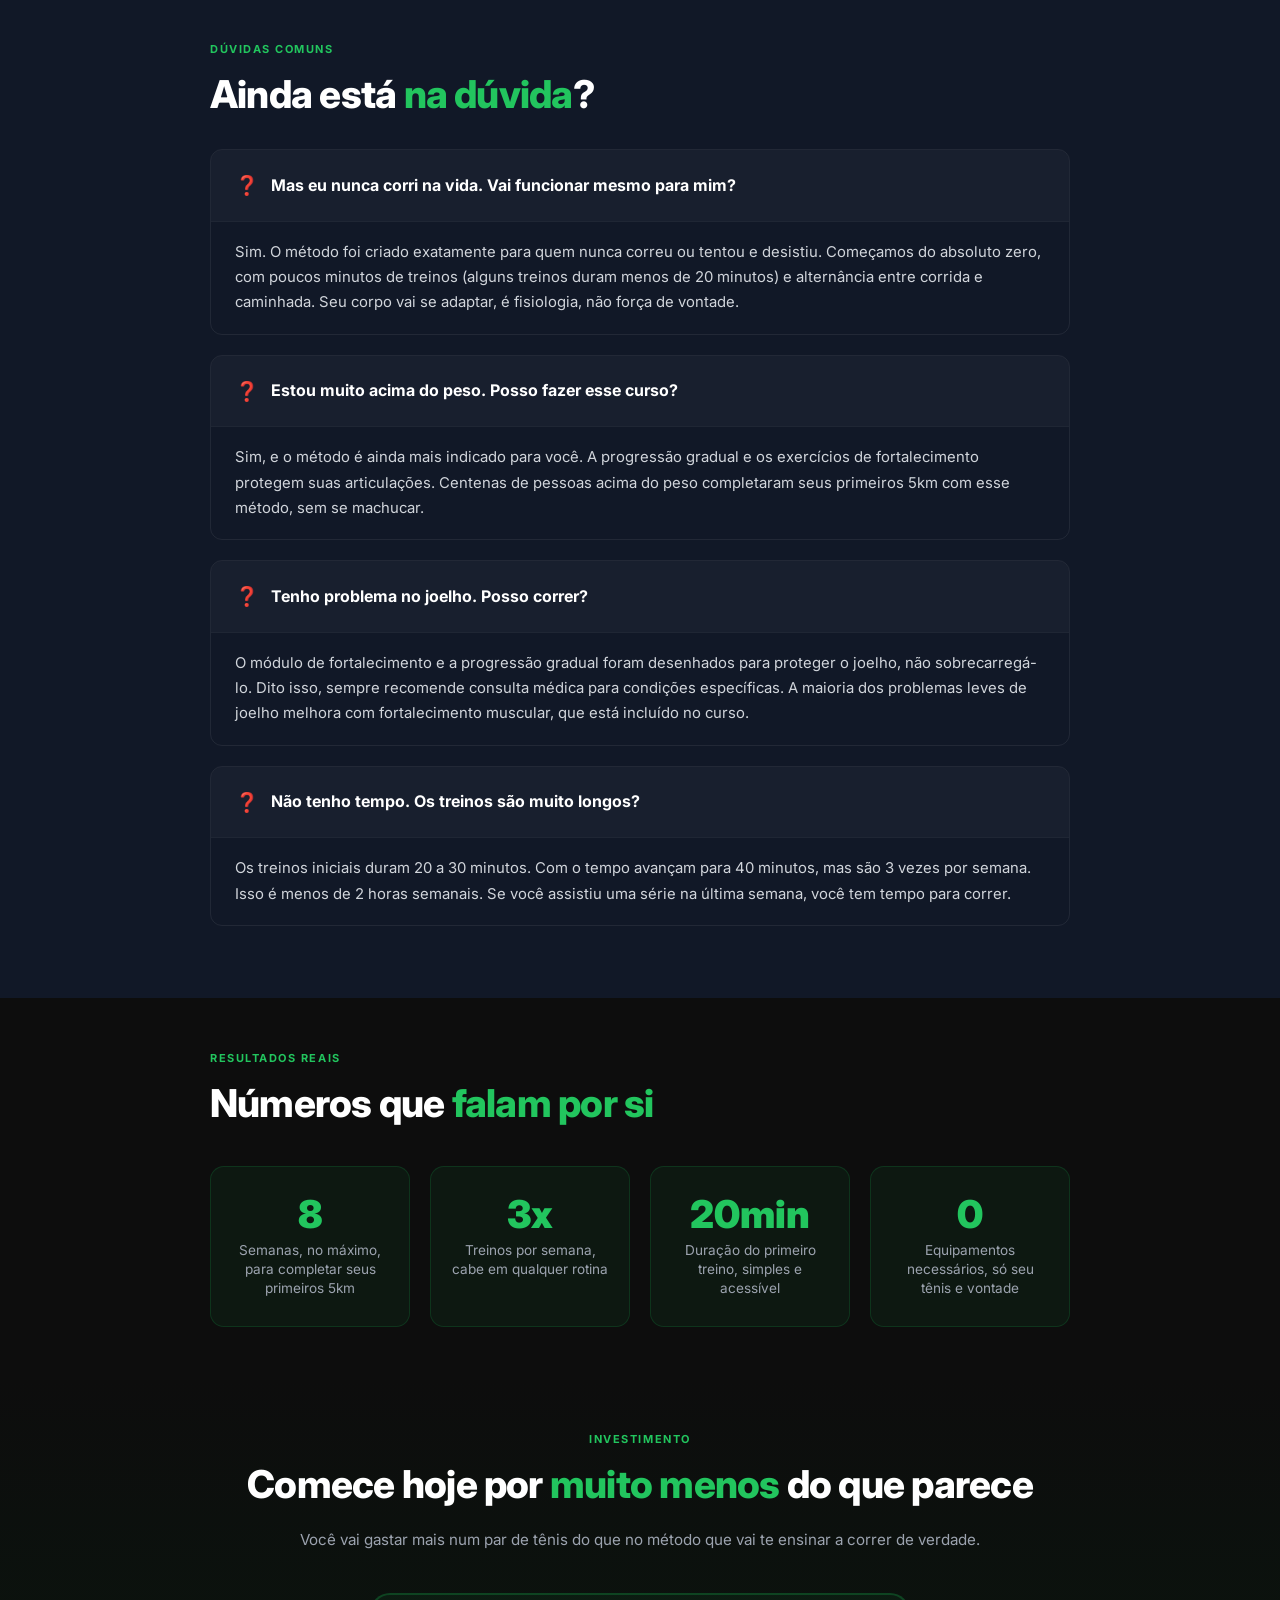
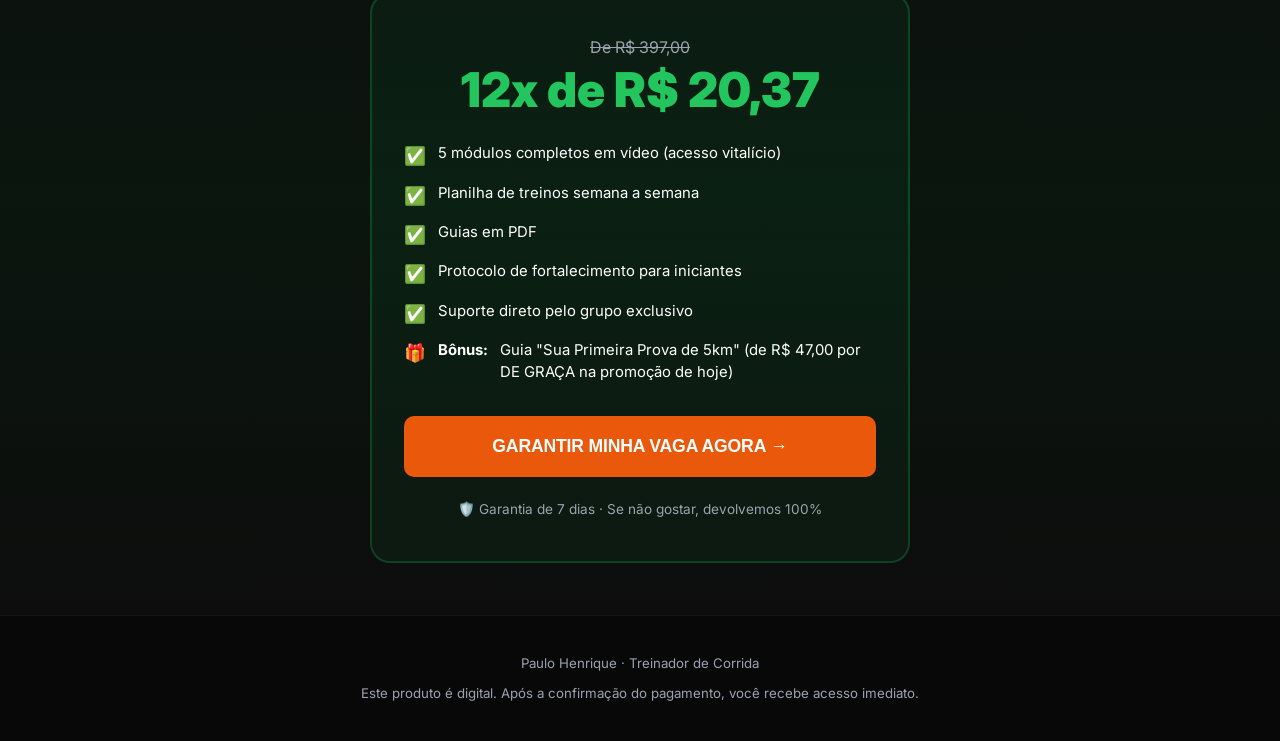
==== commit 0be9b595: "LP: troca player YouTube por HTML5 video (CDN Denderson) — so o bloco do video, preserva Pixel/CAPI/" ====
--- a/index.html
+++ b/index.html
@@ -889,13 +889,15 @@
 
     <!-- VIDEO DE APRESENTAÇÃO -->
     <div class="video-wrapper" id="videoPlaceholder">
-      <iframe
-        src="https://www.youtube.com/embed/b28rfV0sI7o"
+      <video
+        controls
+        playsinline
+        preload="metadata"
         title="Vídeo de apresentação"
-        style="width:100%; height:100%; border:0;"
-        allow="accelerometer; autoplay; clipboard-write; encrypted-media; gyroscope; picture-in-picture; web-share"
-        referrerpolicy="strict-origin-when-cross-origin"
-        allowfullscreen></iframe>
+        style="width:100%; height:100%; border:0; object-fit:cover;">
+        <source src="https://assets.cdn.filesafe.space/sVzQ1MyiOqQn2e6Yuzu1/media/6a63a60bfaf3b5c12c6f0245.mp4" type="video/mp4" />
+        Seu navegador não suporta a reprodução de vídeo.
+      </video>
     </div>
 
     <button type="button" data-checkout class="cta-btn laranja">QUERO COMEÇAR AGORA →</button>
@@ -1276,7 +1278,7 @@
 
     // CTA: leva direto pro checkout da Hotmart (sem formulario de cadastro).
     // Dispara o evento InitiateCheckout no Pixel antes de navegar, pra manter o funil medido.
-    const CHECKOUT_URL = 'https://pay.hotmart.com/U105416596Q';
+    const CHECKOUT_URL = 'https://pay.hotmart.com/U105416596Q?checkoutMode=10';
     document.querySelectorAll('[data-checkout]').forEach(b => {
       b.addEventListener('click', () => {
         if (window.fbq) fbq('track', 'InitiateCheckout', { content_name: 'LP 5km do Zero', currency: 'BRL', value: 197 });
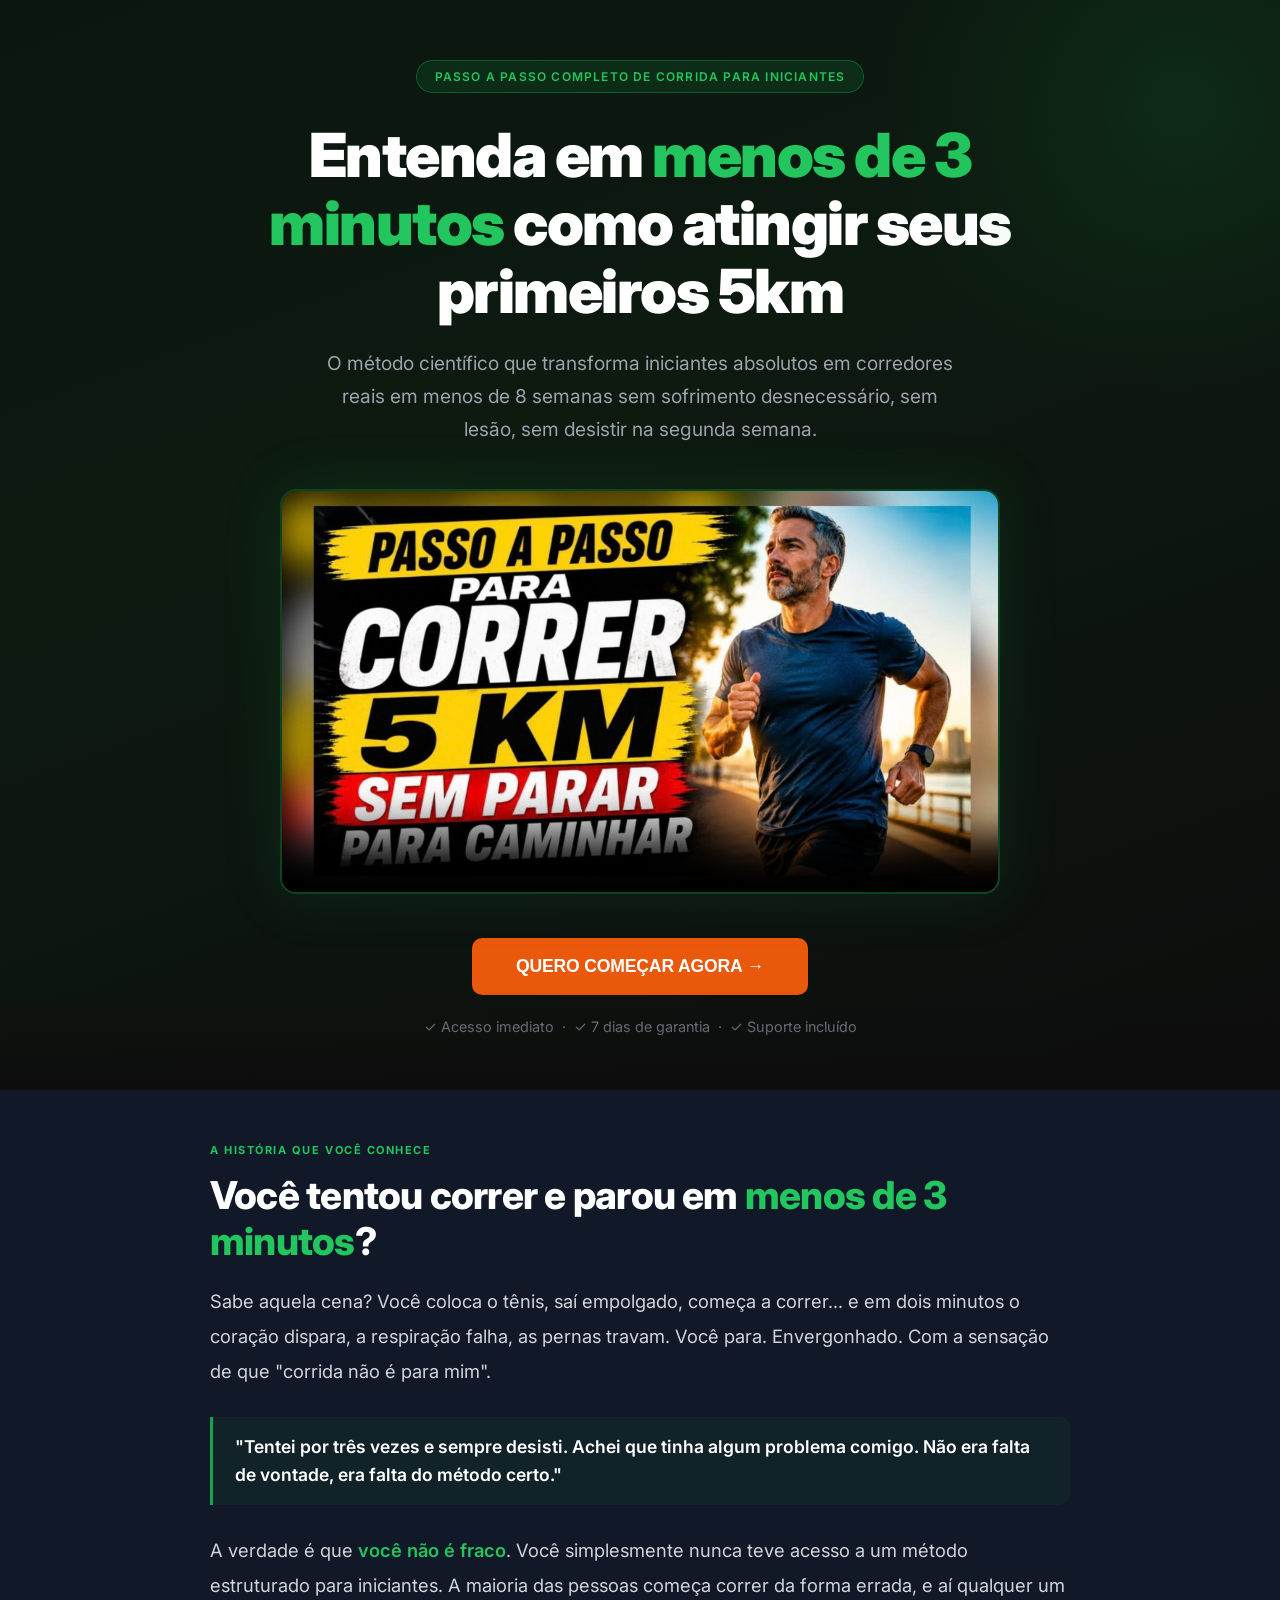
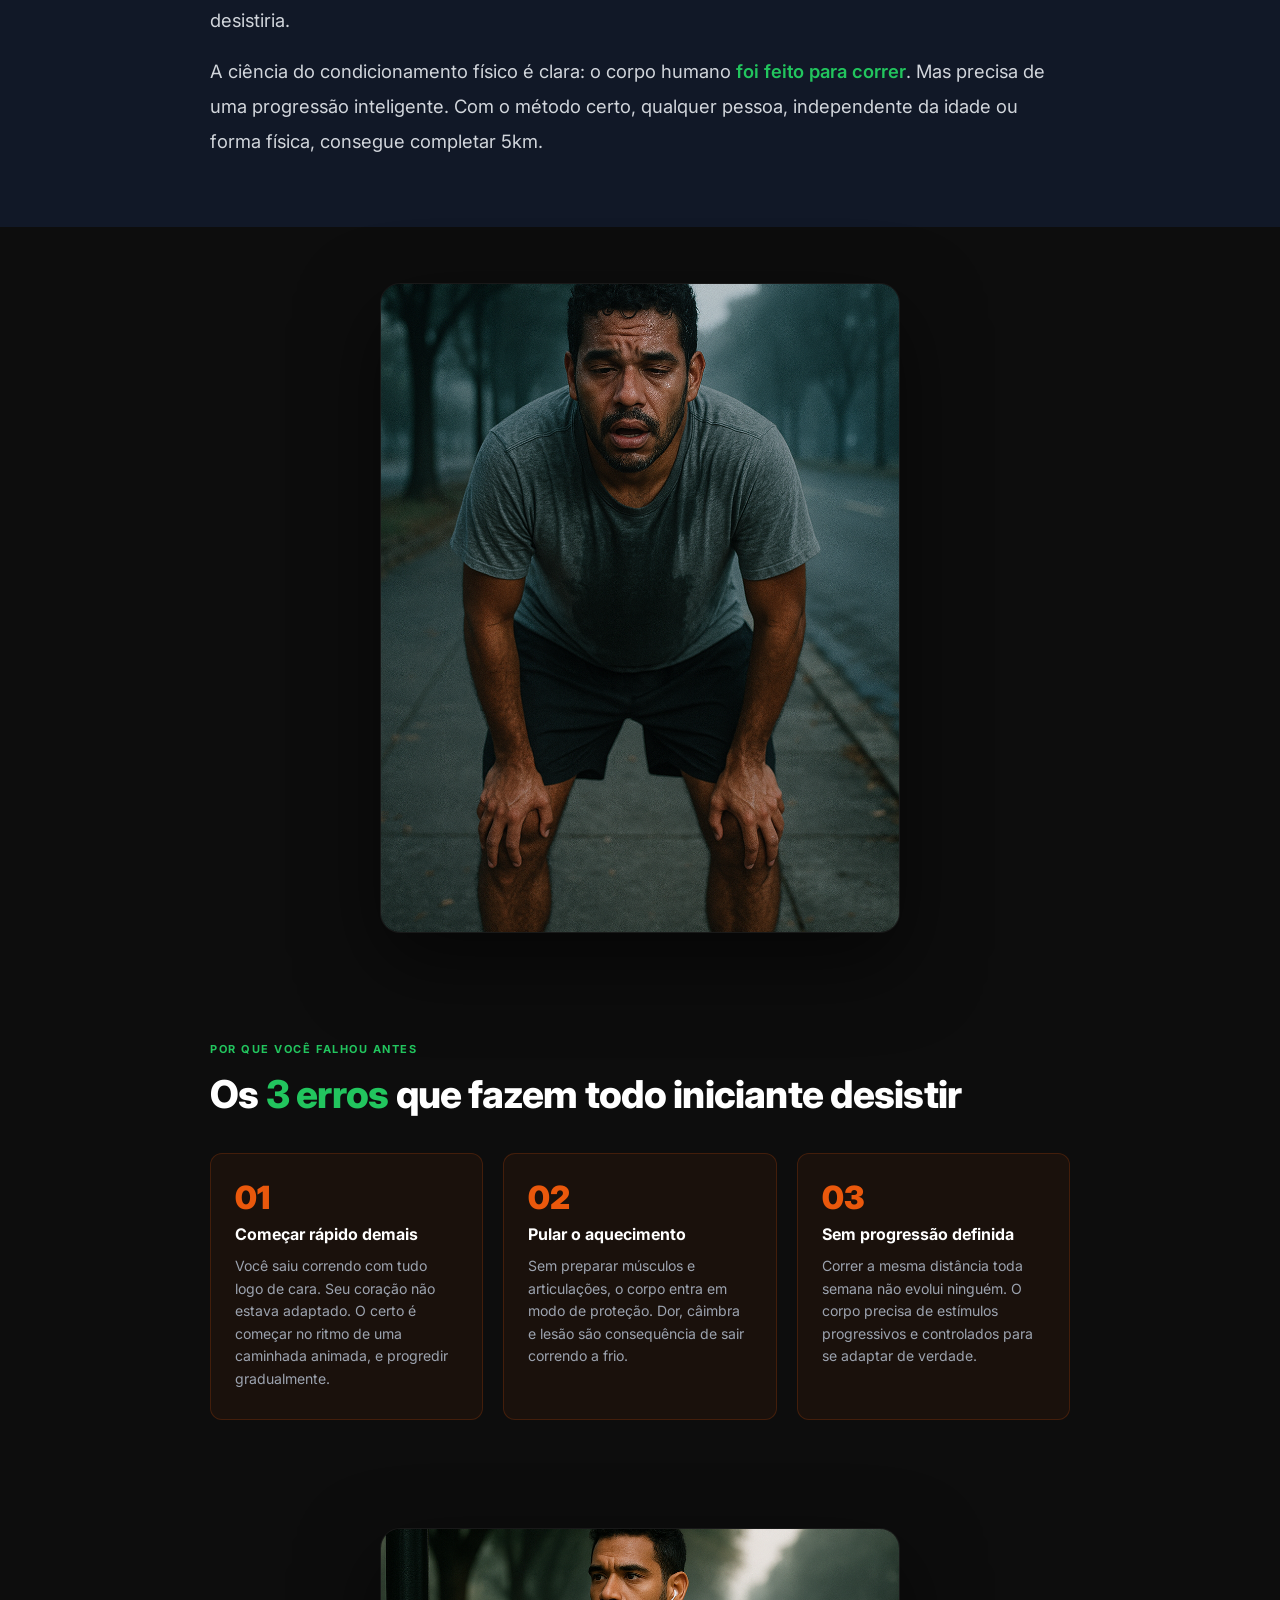
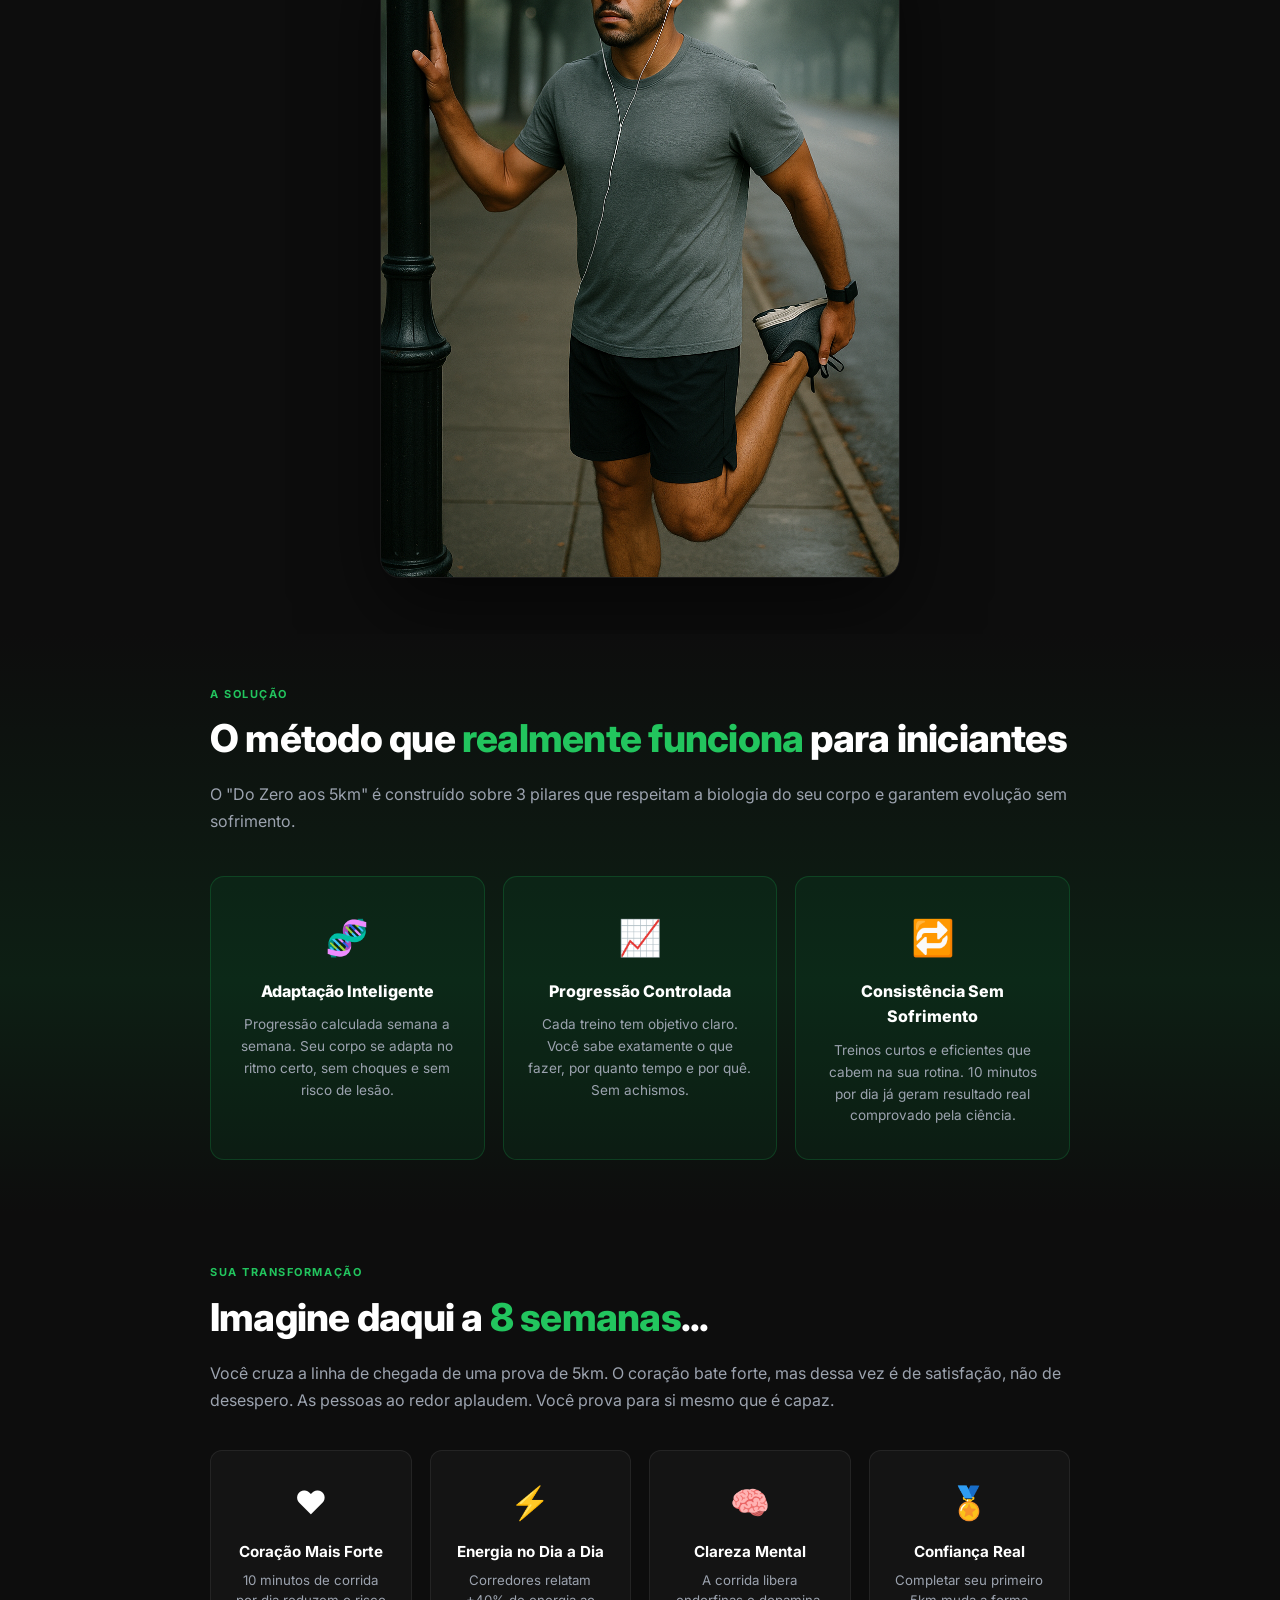
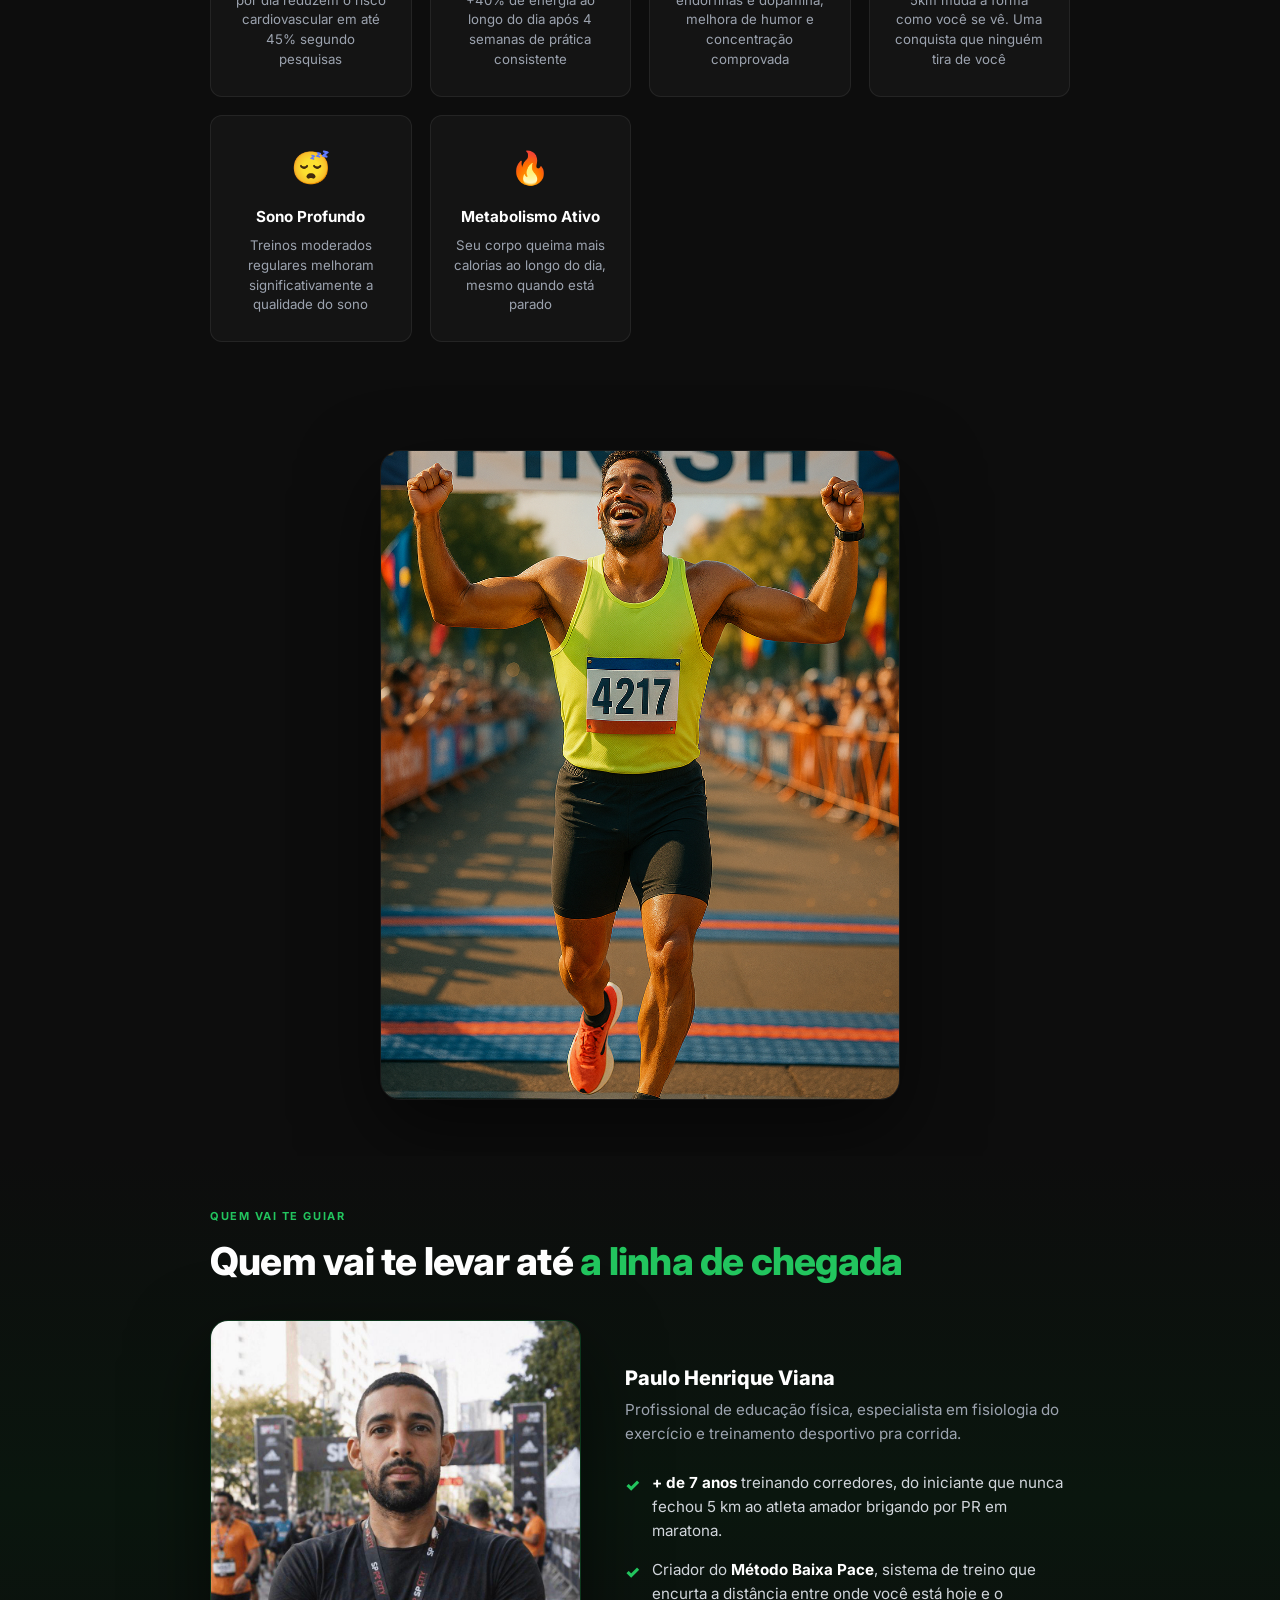
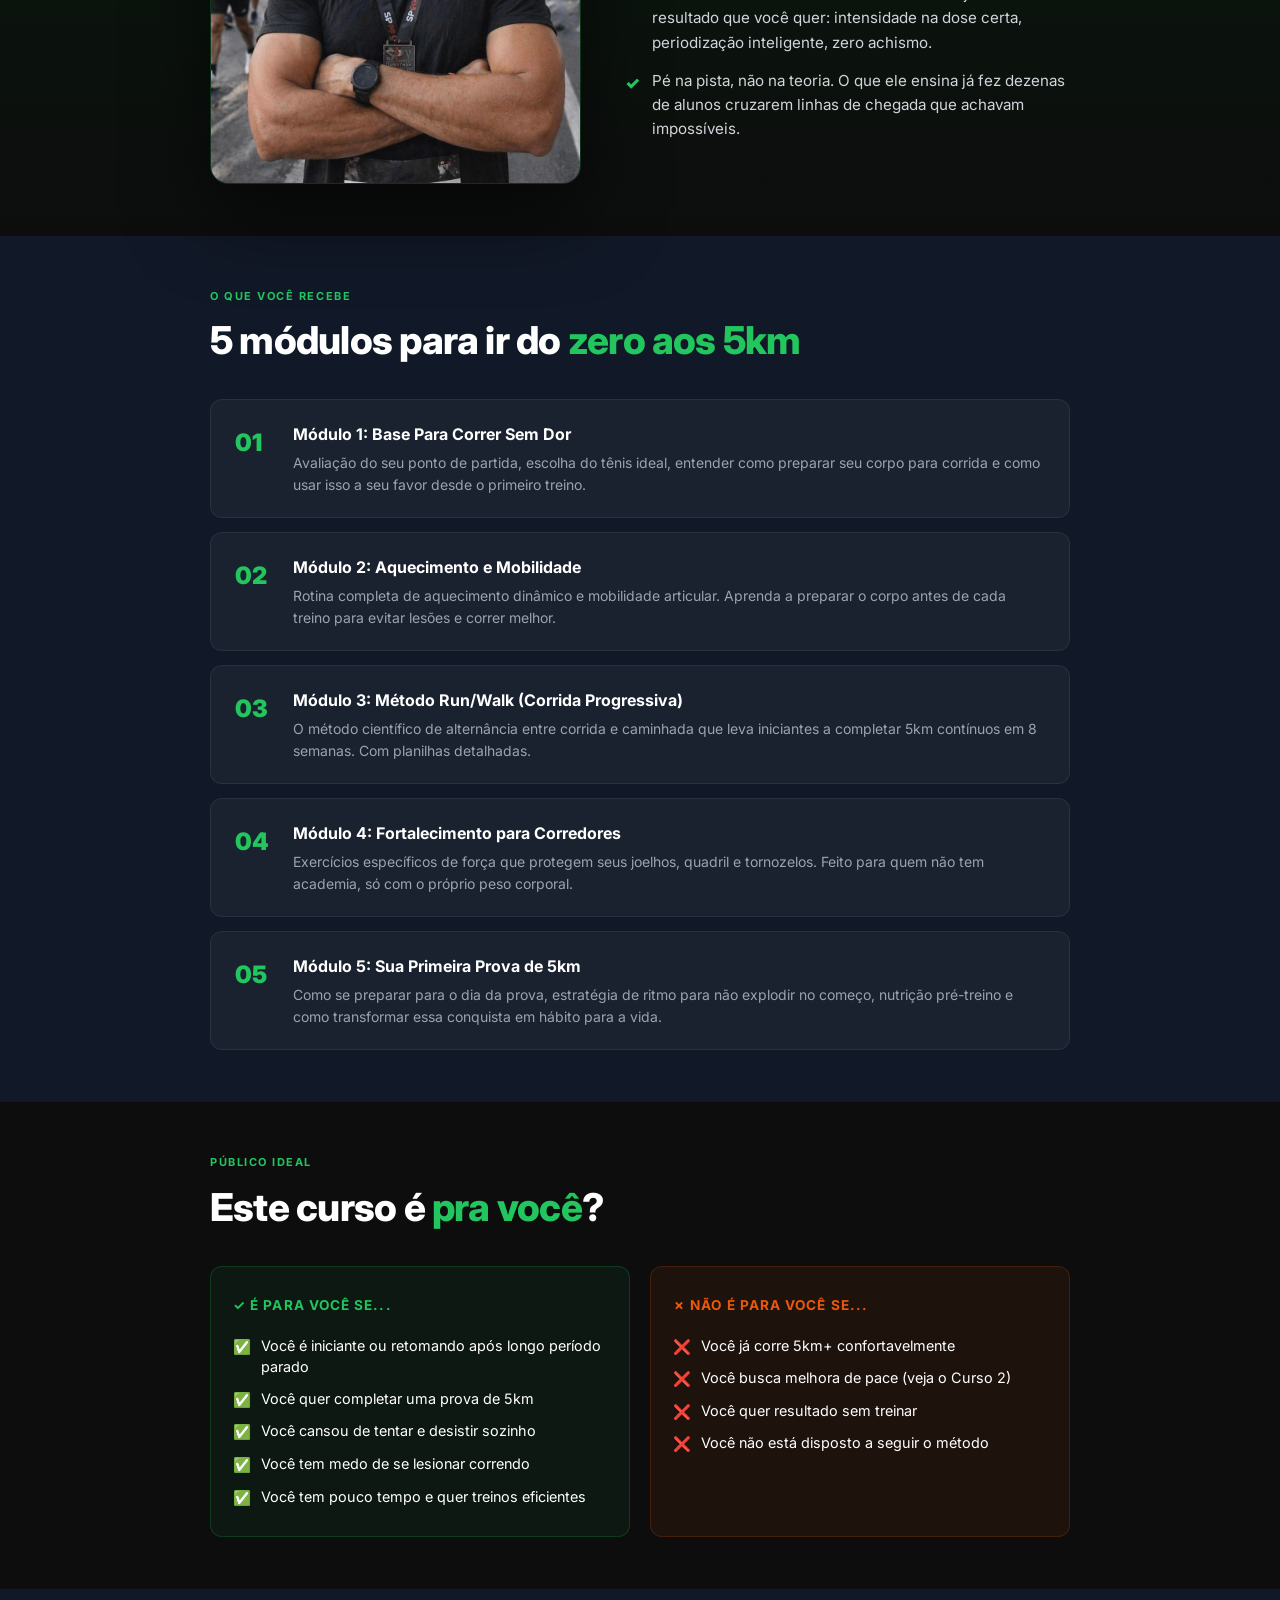
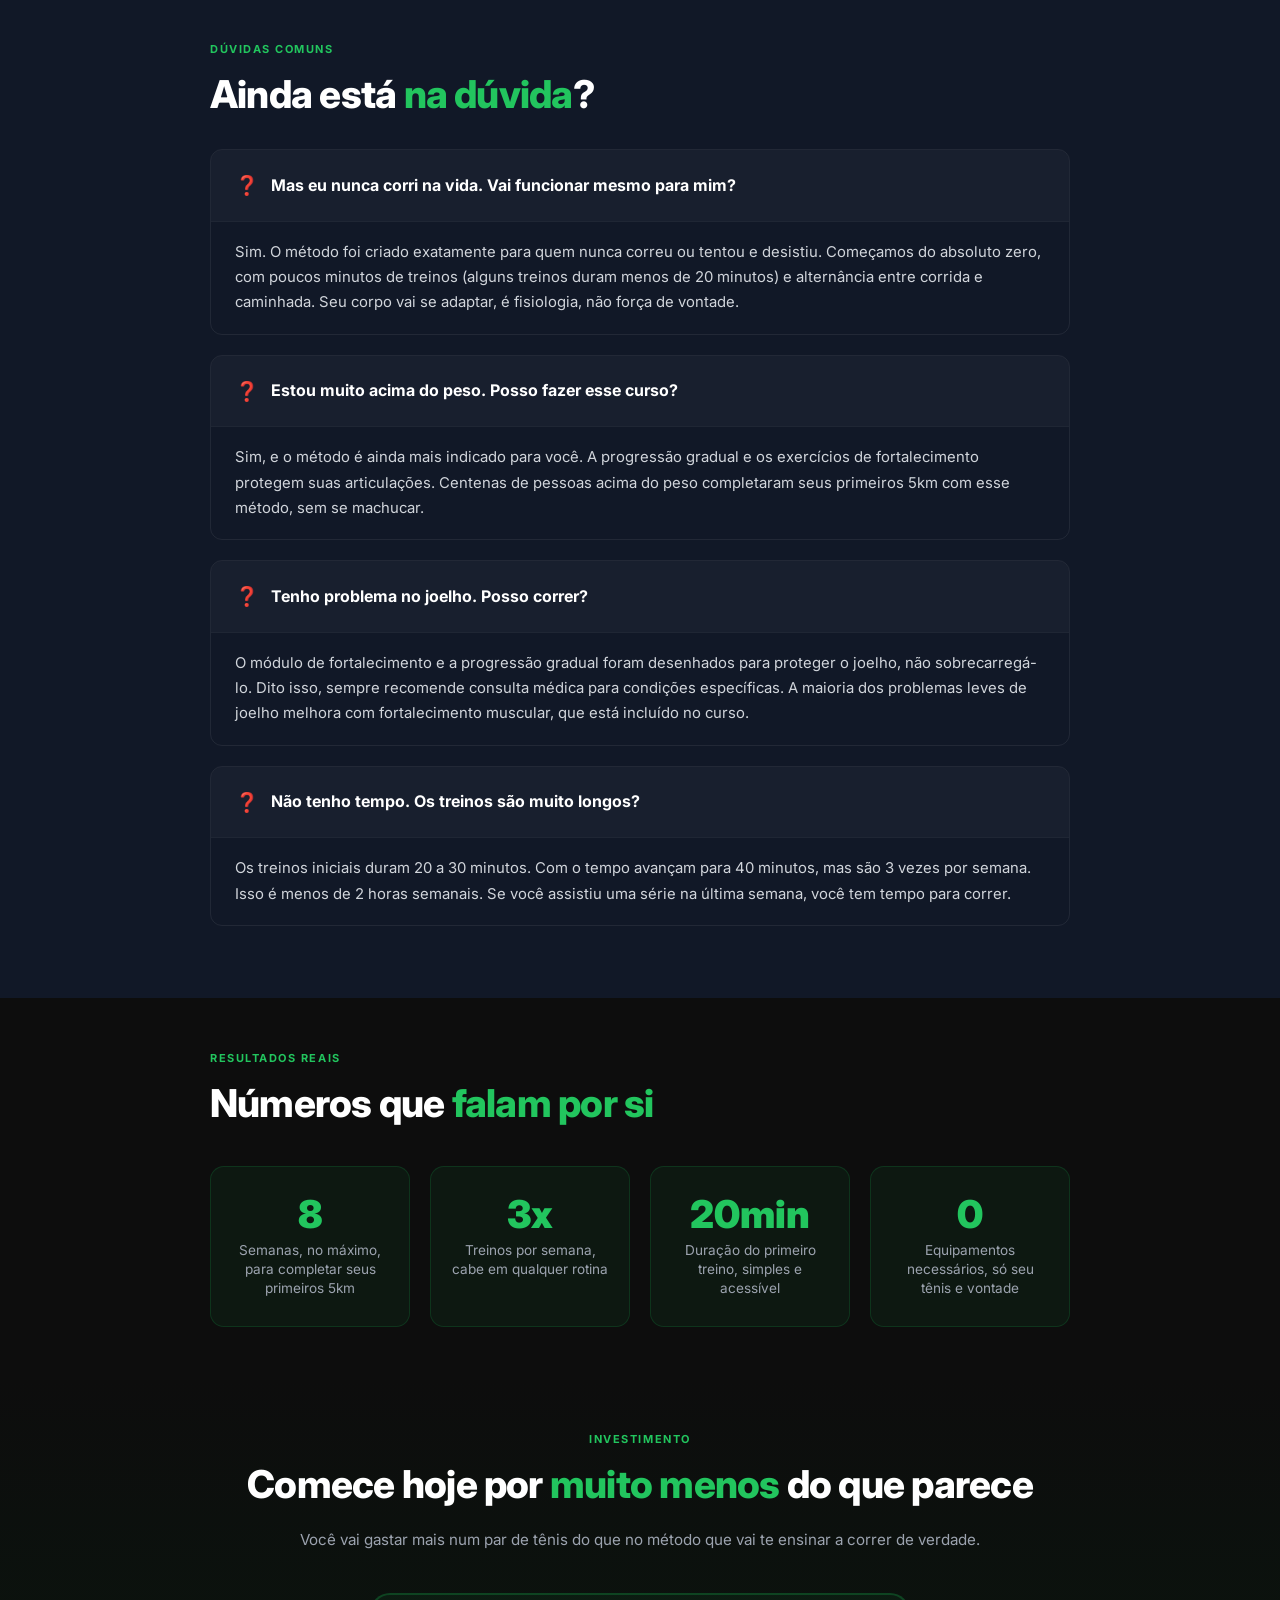
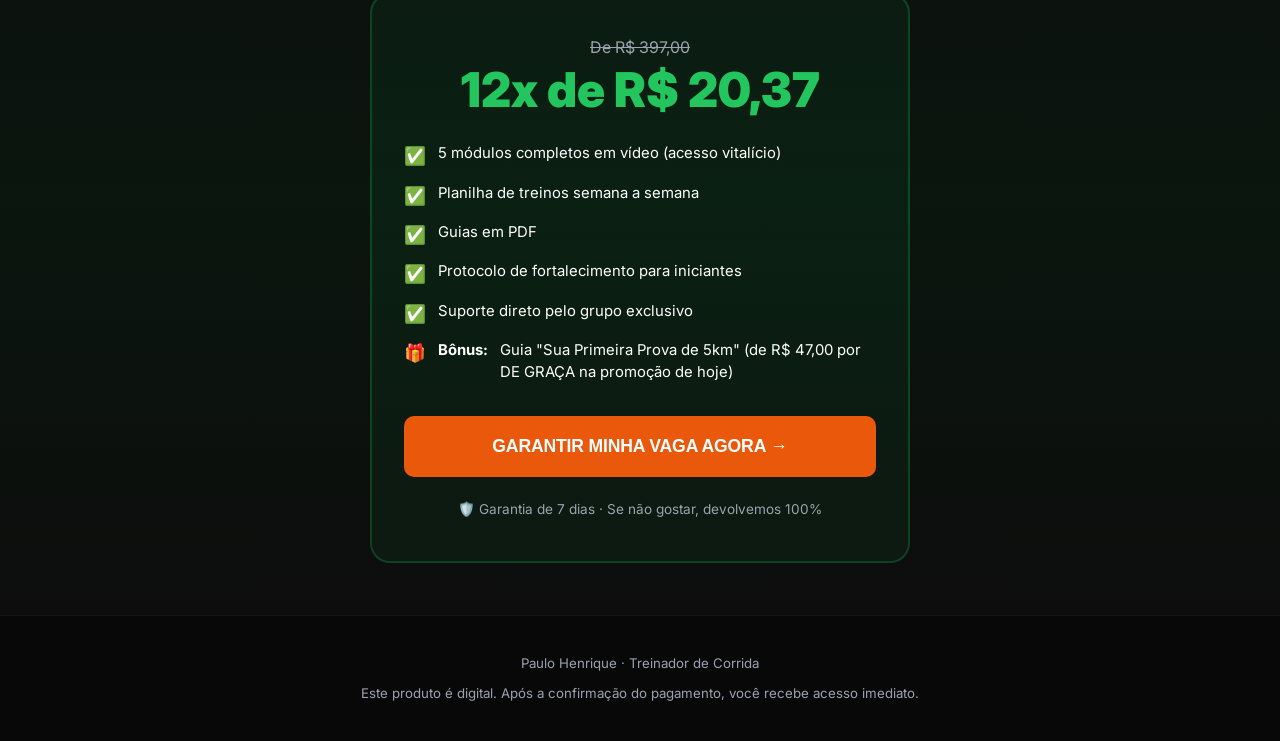
==== commit c91c7b17: "Capa do video: poster na LP (imagem do Paulo, otimizada 2.7MB -> 144KB)" ====
--- a/index.html
+++ b/index.html
@@ -893,6 +893,7 @@
         controls
         playsinline
         preload="metadata"
+        poster="/capa-video.jpg"
         title="Vídeo de apresentação"
         style="width:100%; height:100%; border:0; object-fit:cover;">
         <source src="https://assets.cdn.filesafe.space/sVzQ1MyiOqQn2e6Yuzu1/media/6a63a60bfaf3b5c12c6f0245.mp4" type="video/mp4" />
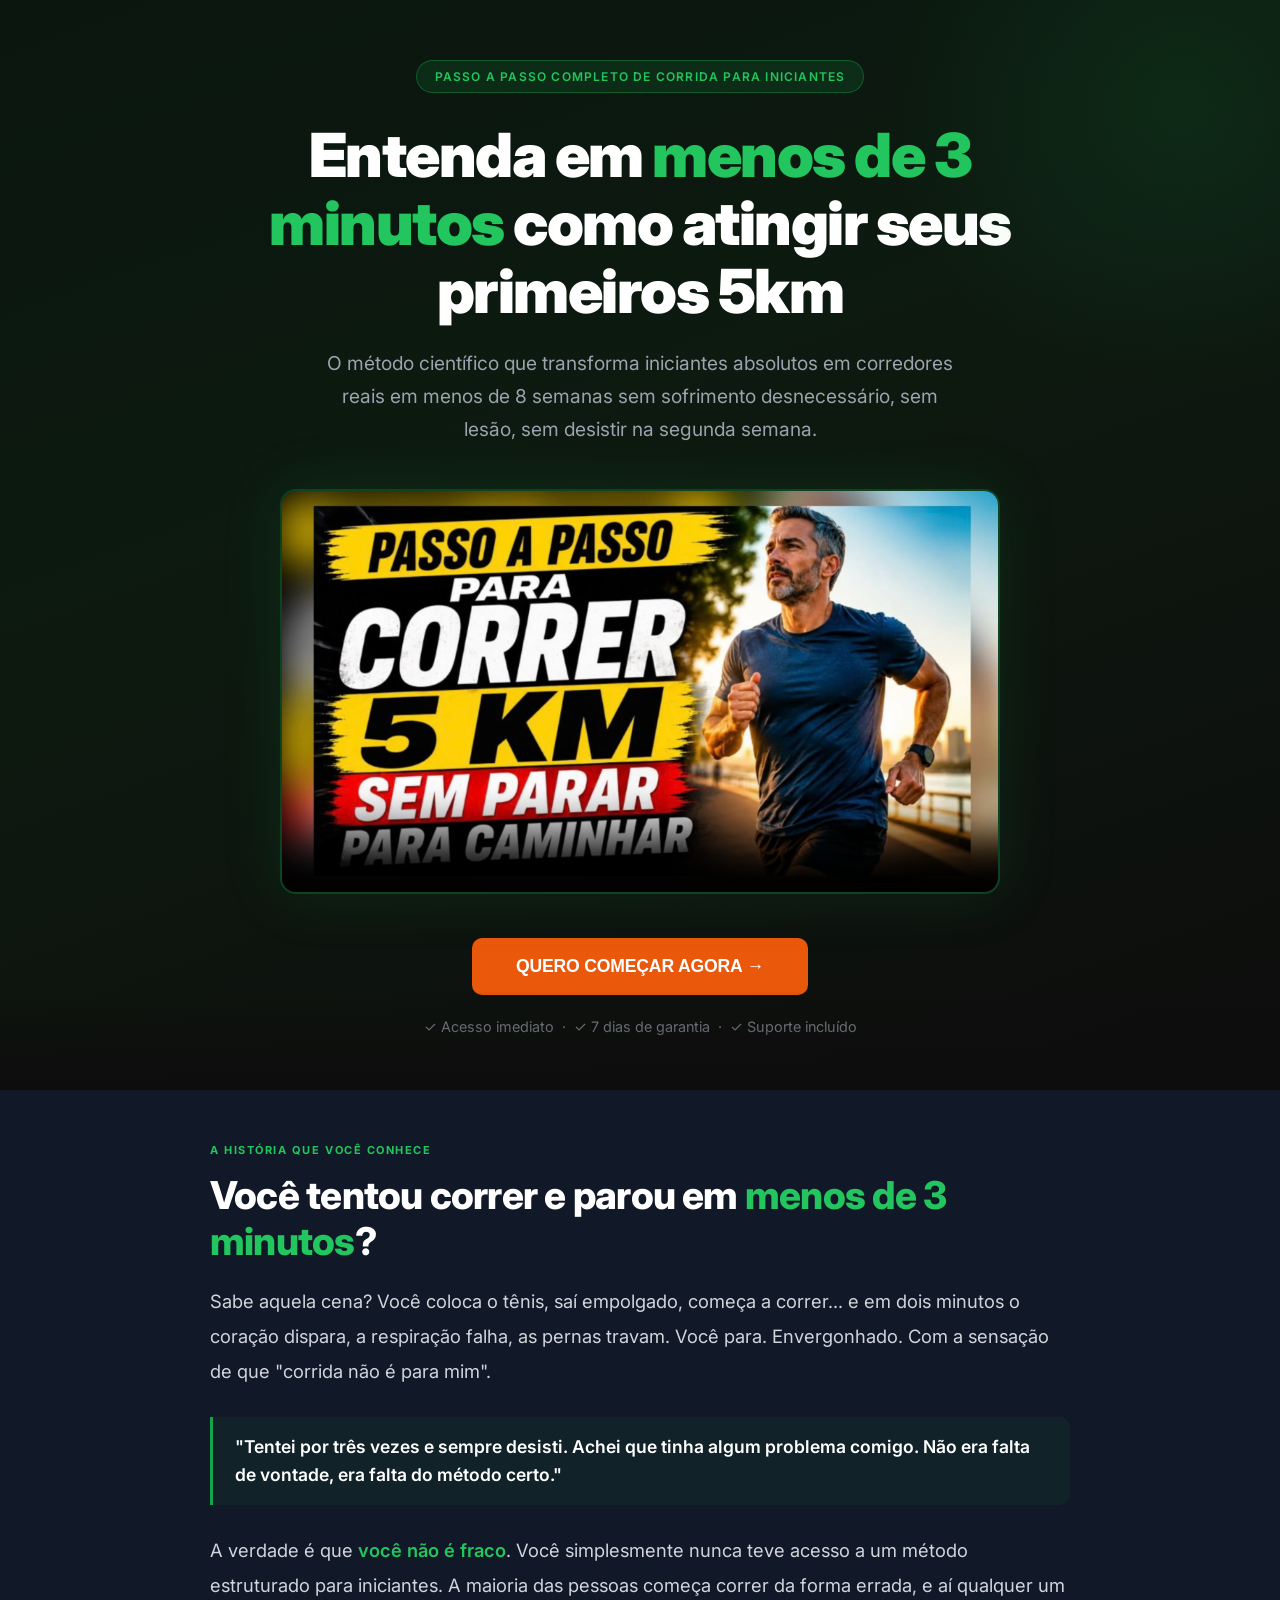
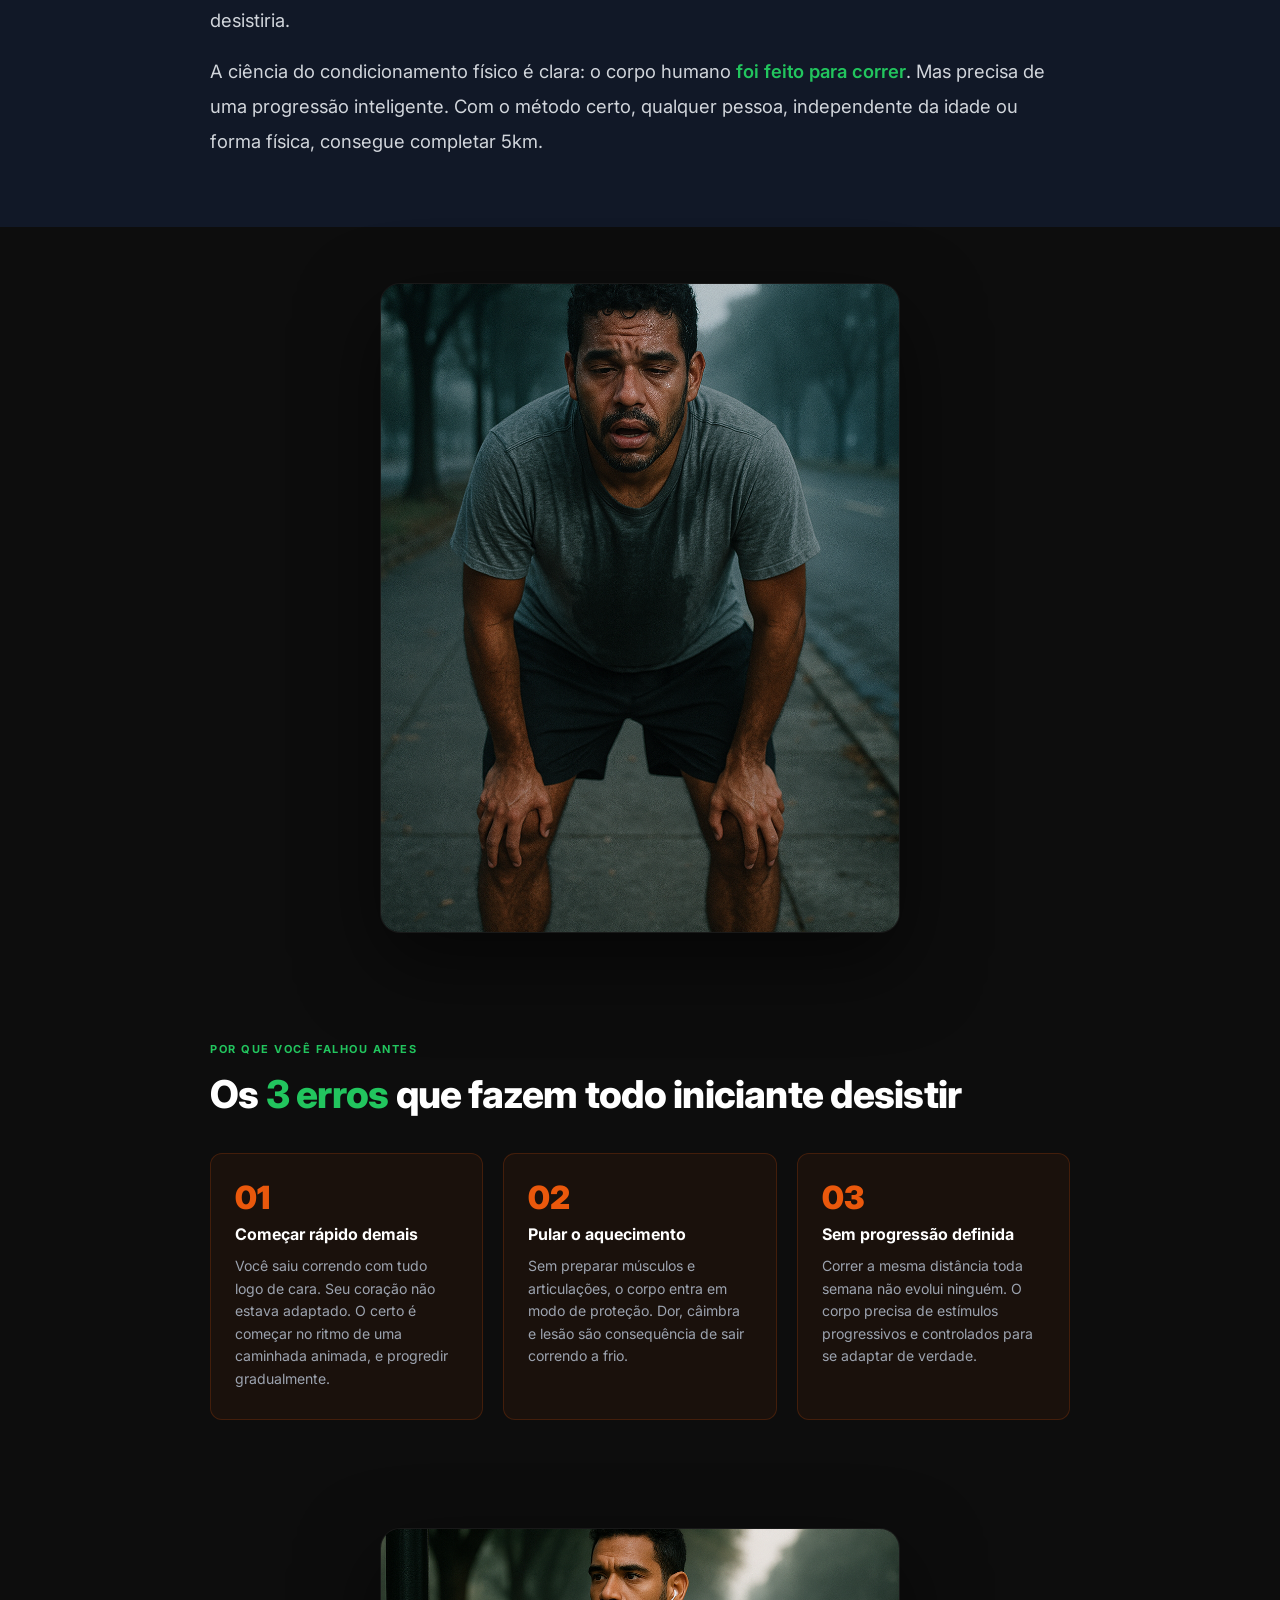
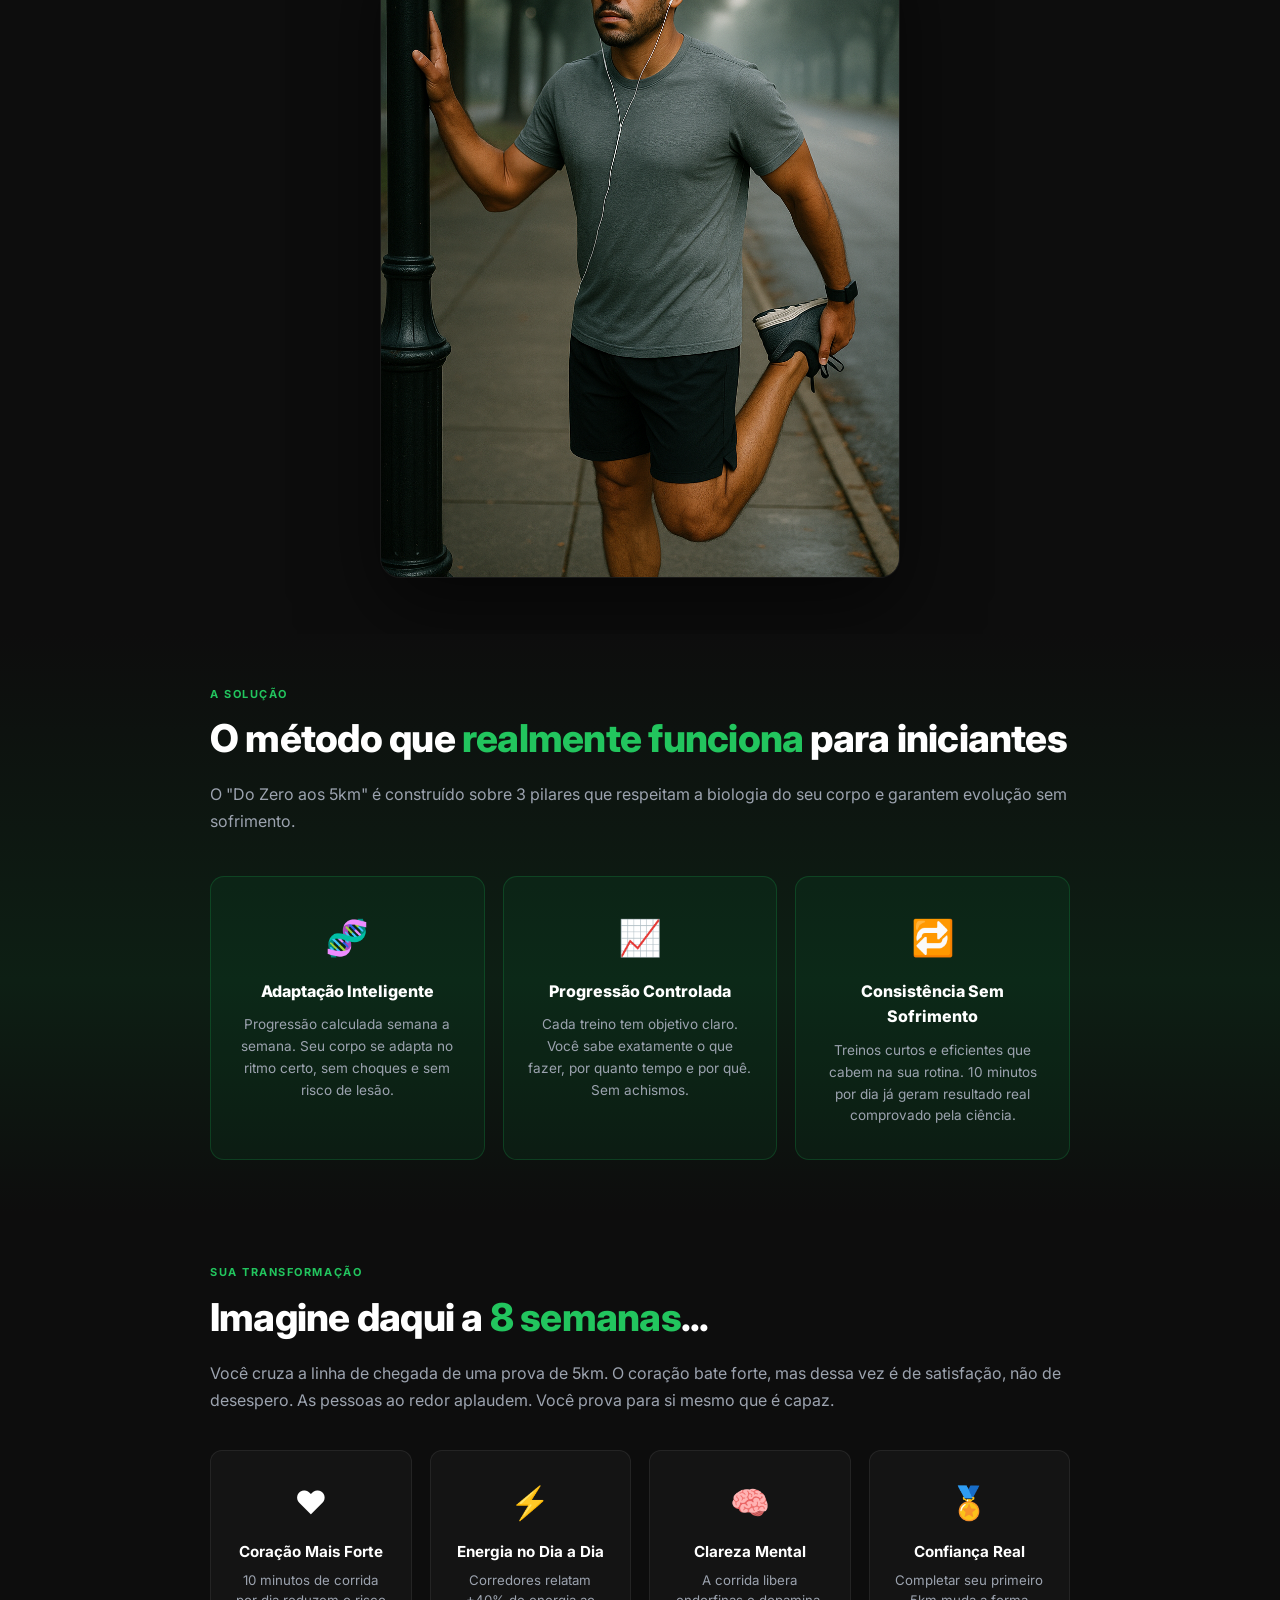
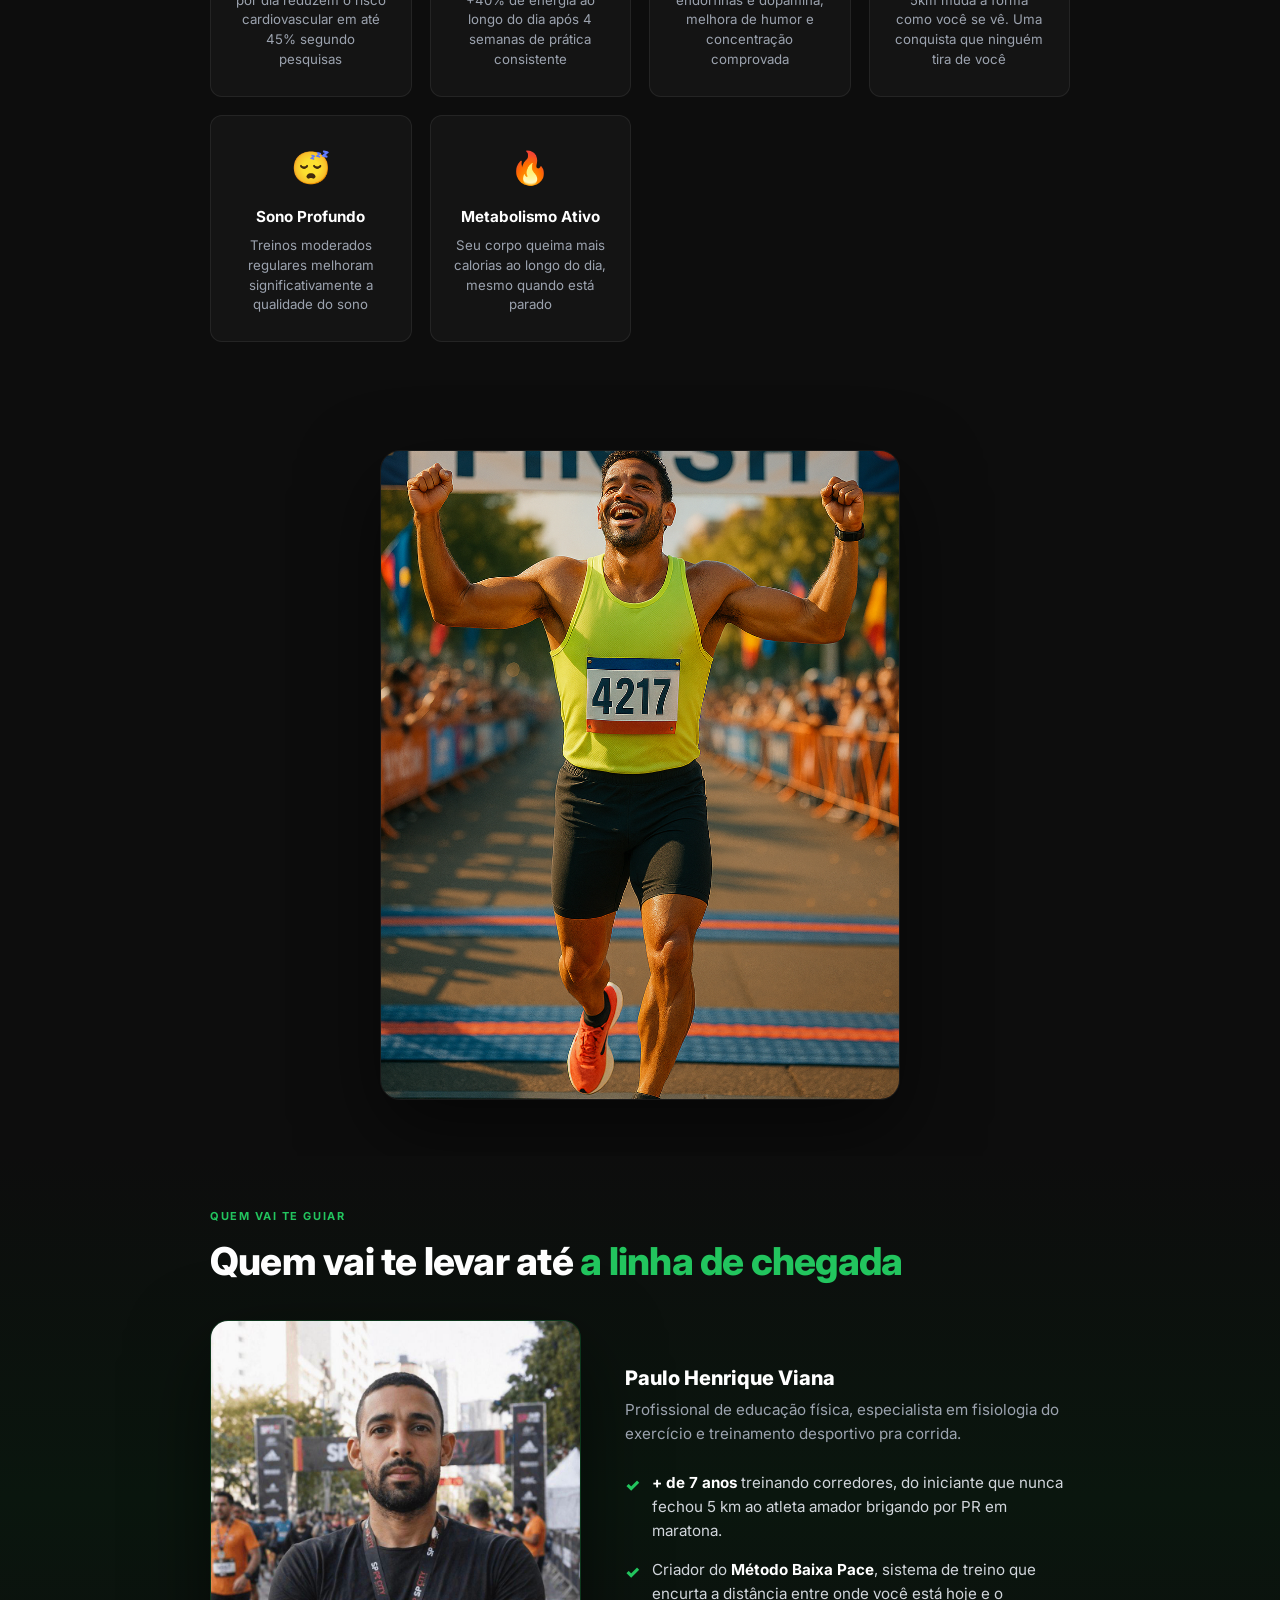
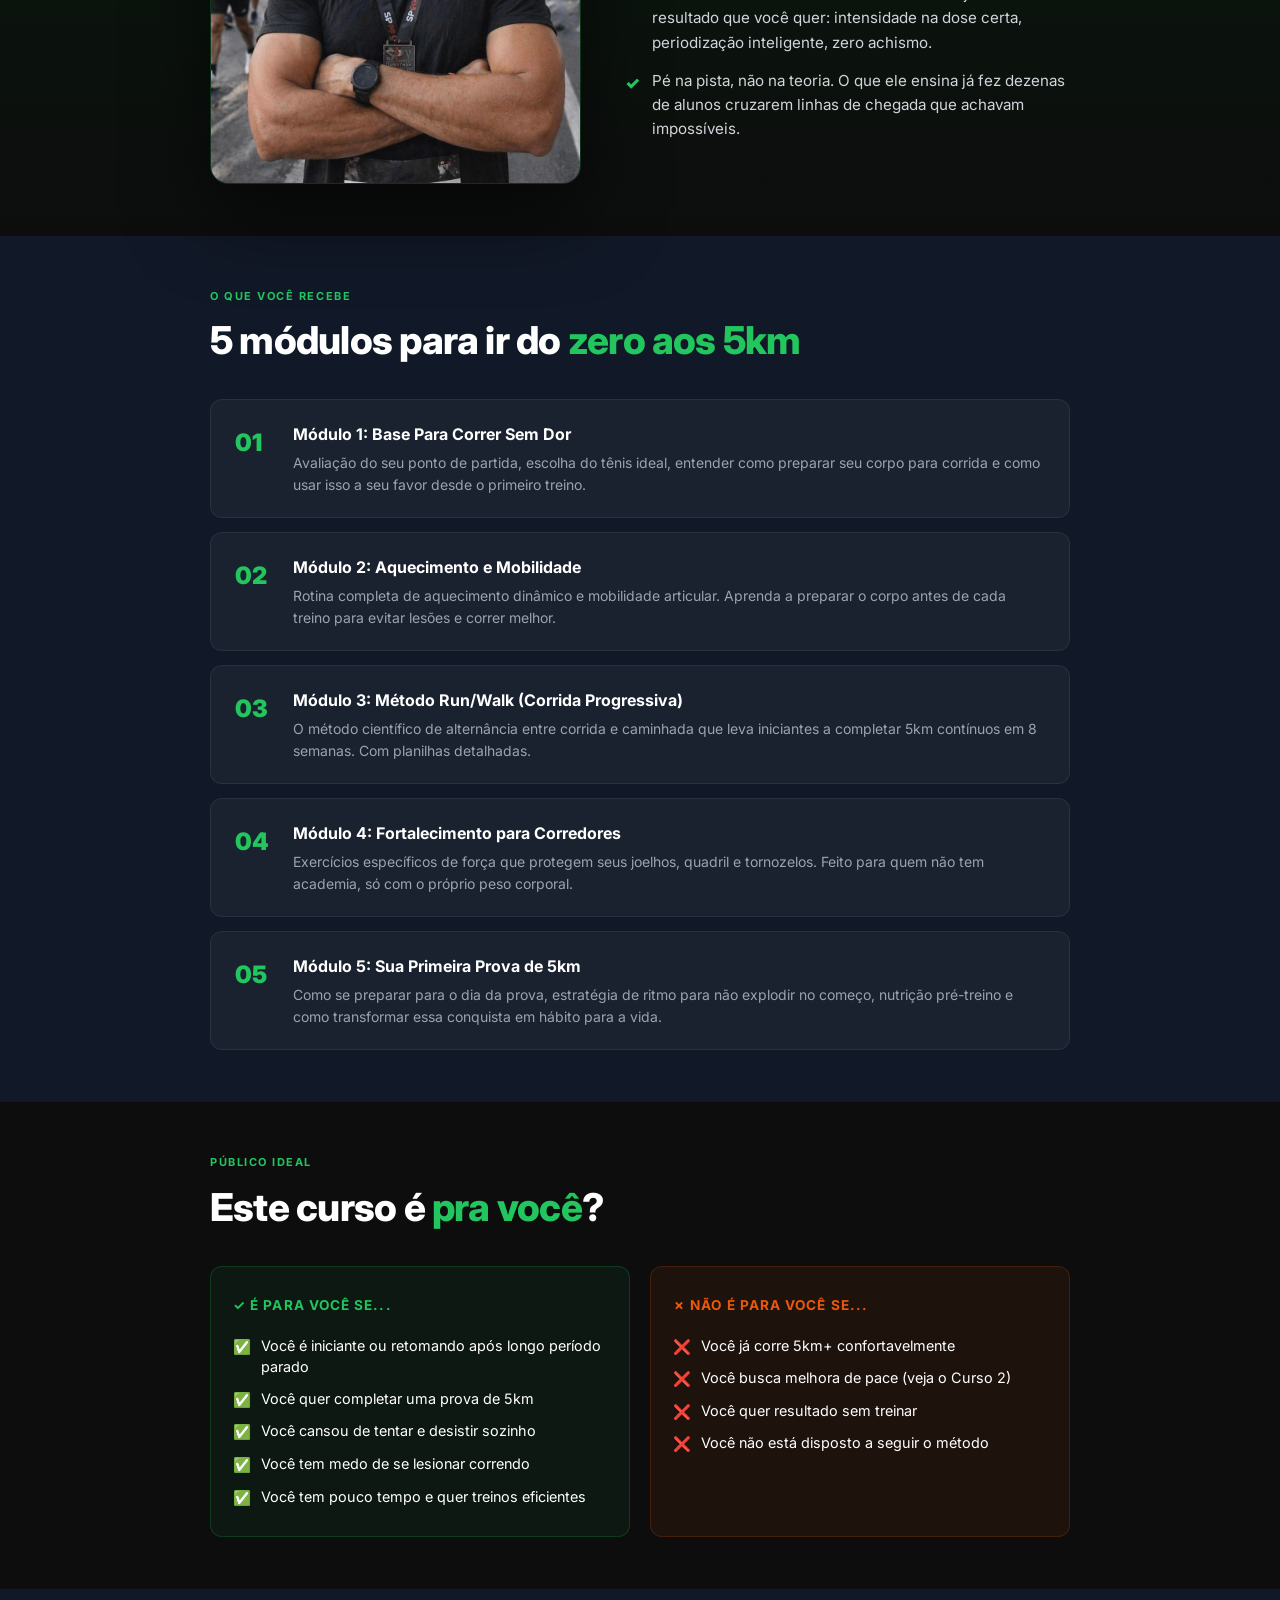
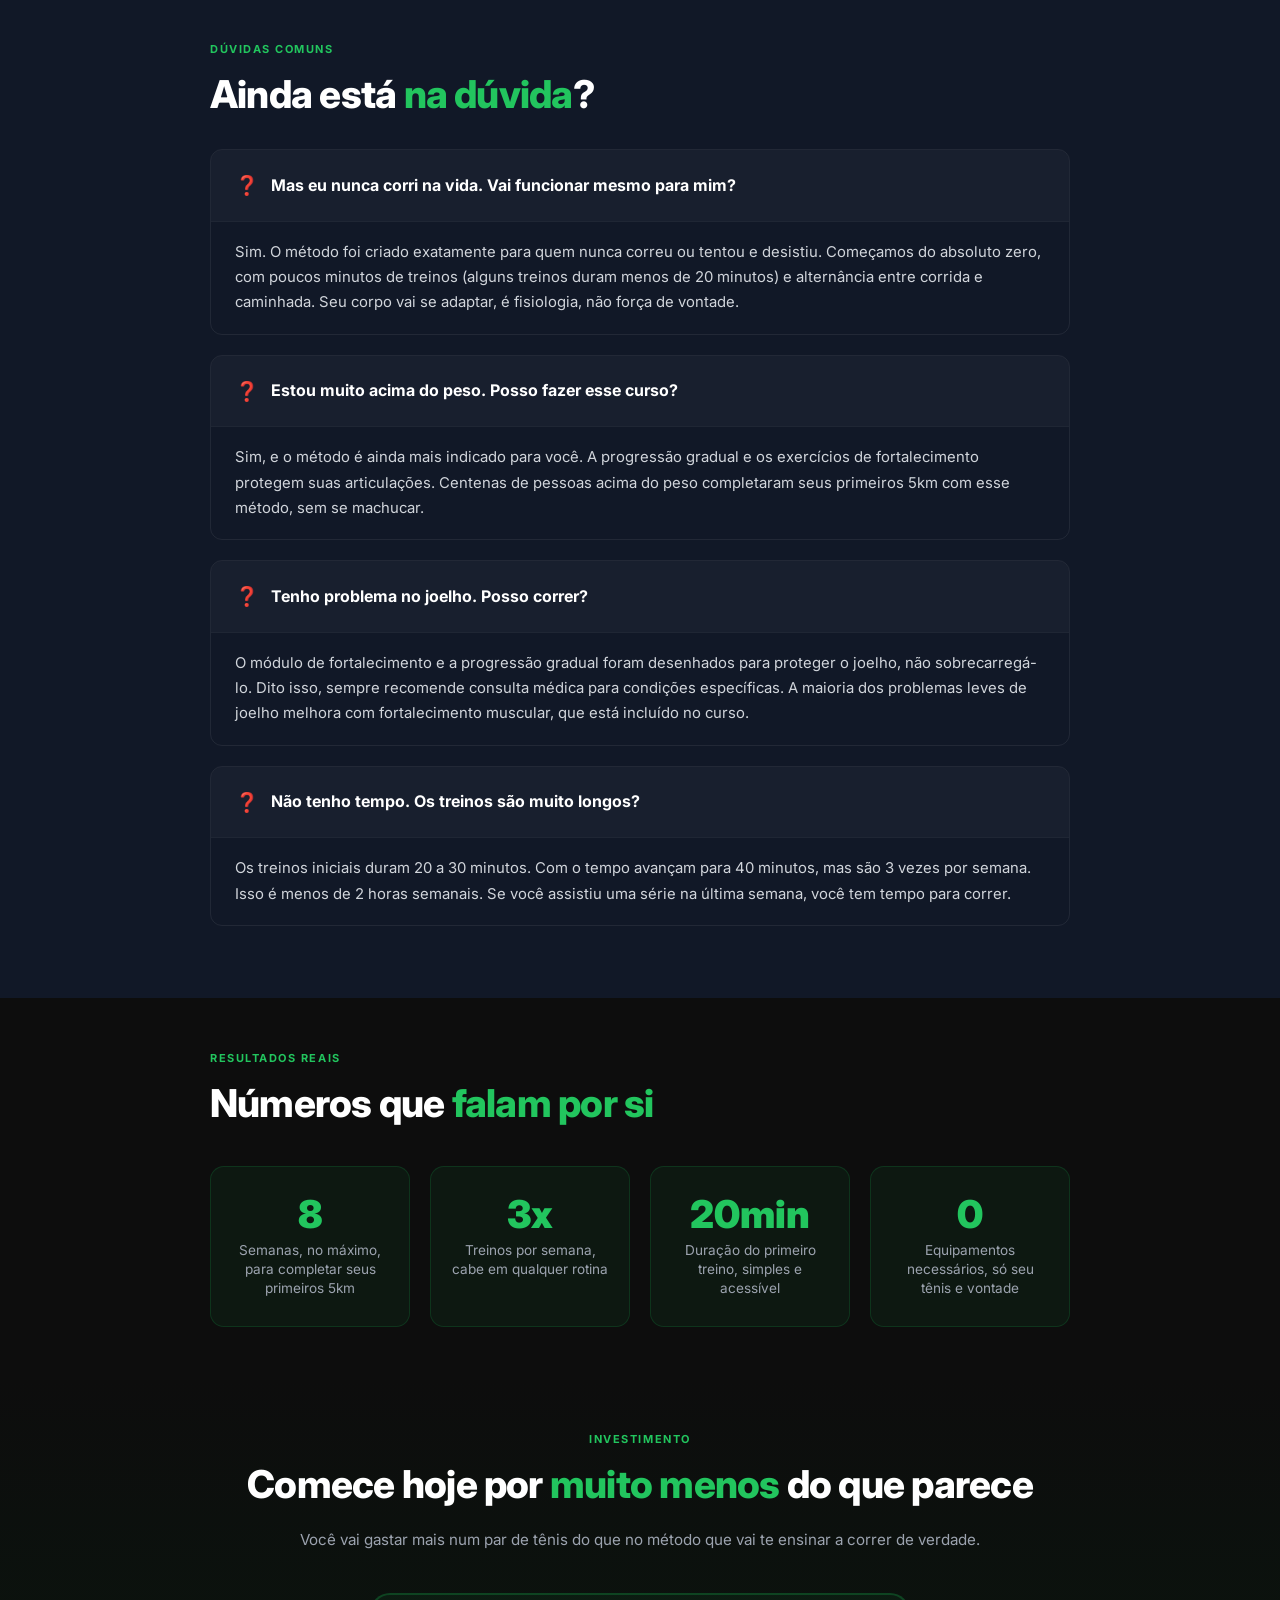
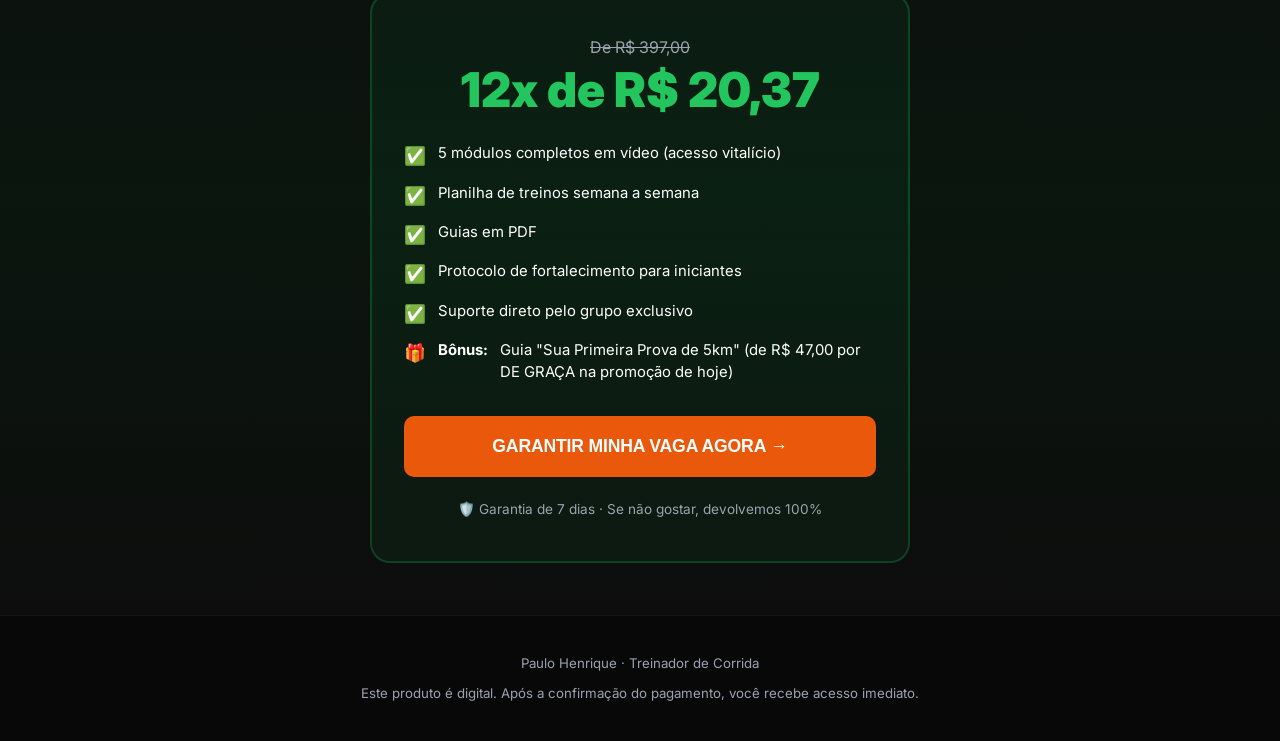
==== commit deb0a787: "Capa do video: nova arte do Paulo em WebP (2048x1152, 2.7MB -> 203KB) Poster do player passa de /cap" ====
--- a/index.html
+++ b/index.html
@@ -893,7 +893,7 @@
         controls
         playsinline
         preload="metadata"
-        poster="/capa-video.jpg"
+        poster="/capa-video.webp"
         title="Vídeo de apresentação"
         style="width:100%; height:100%; border:0; object-fit:cover;">
         <source src="https://assets.cdn.filesafe.space/sVzQ1MyiOqQn2e6Yuzu1/media/6a63a60bfaf3b5c12c6f0245.mp4" type="video/mp4" />
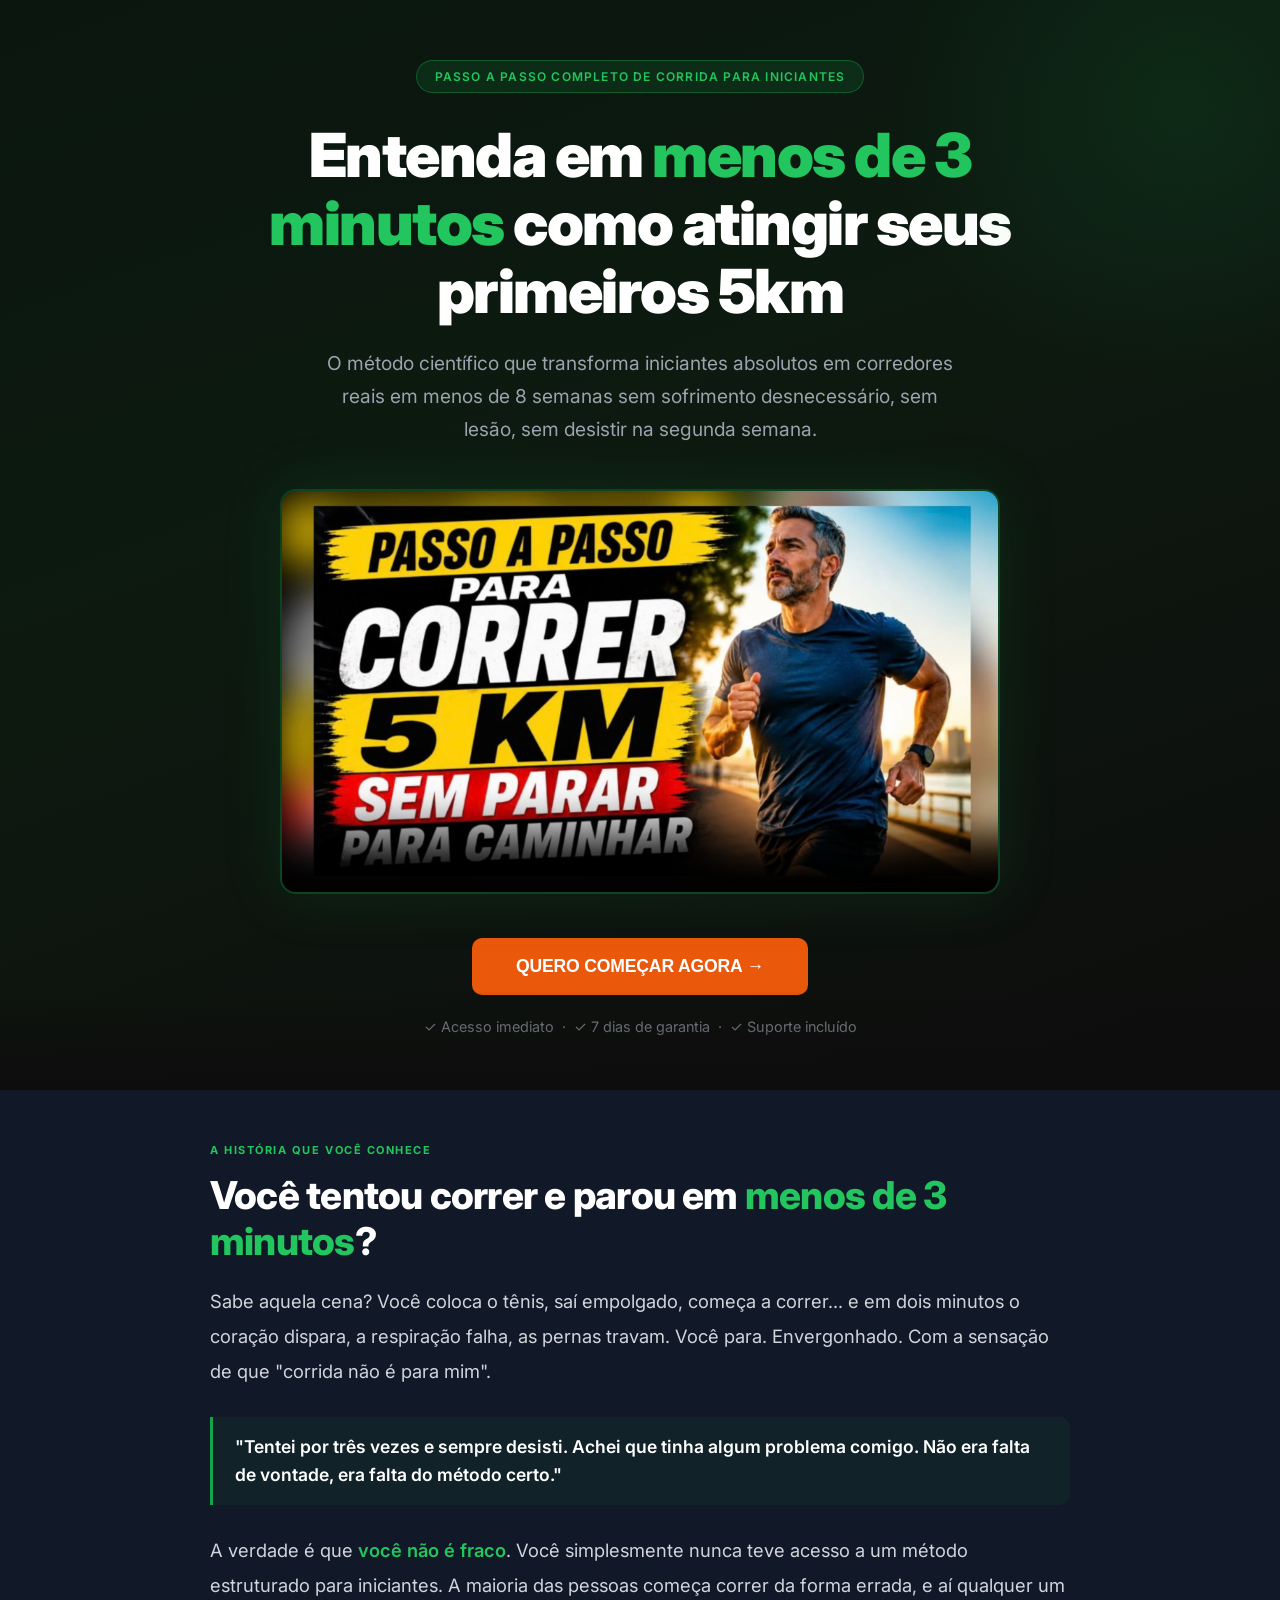
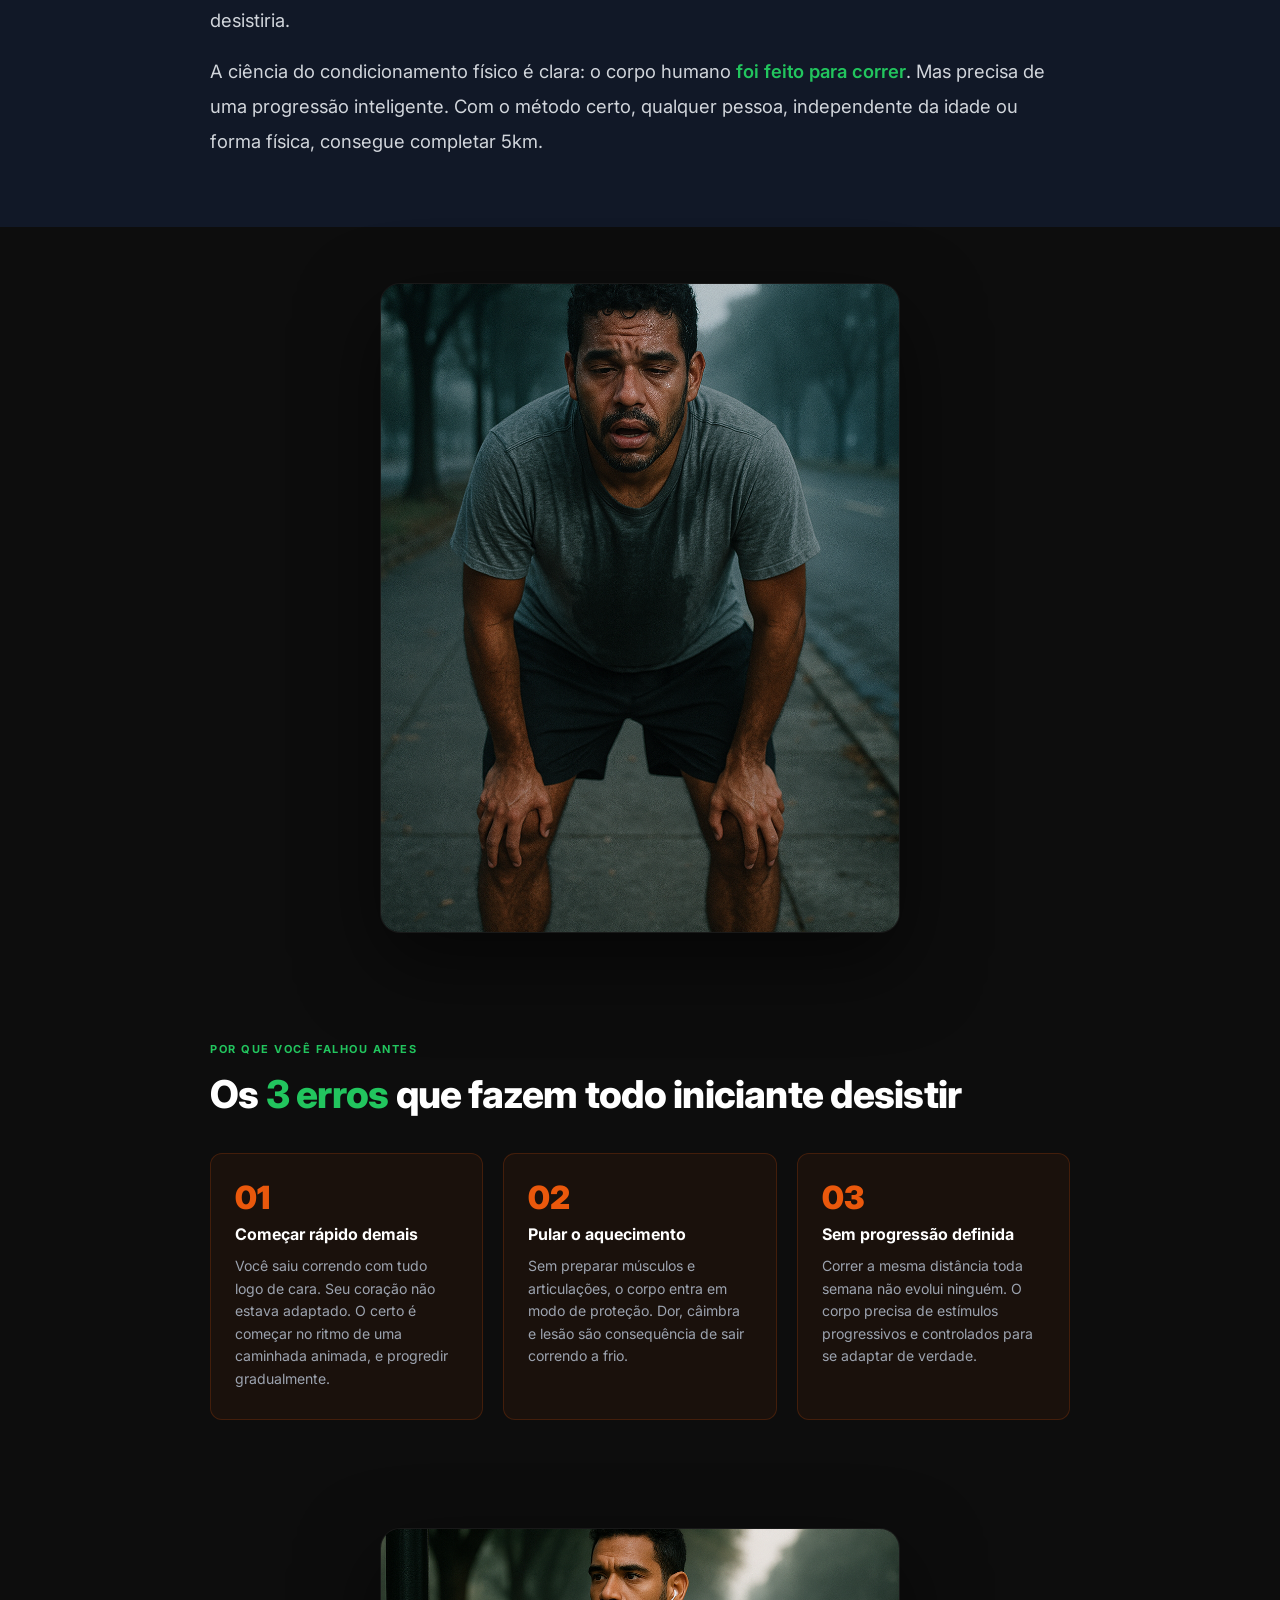
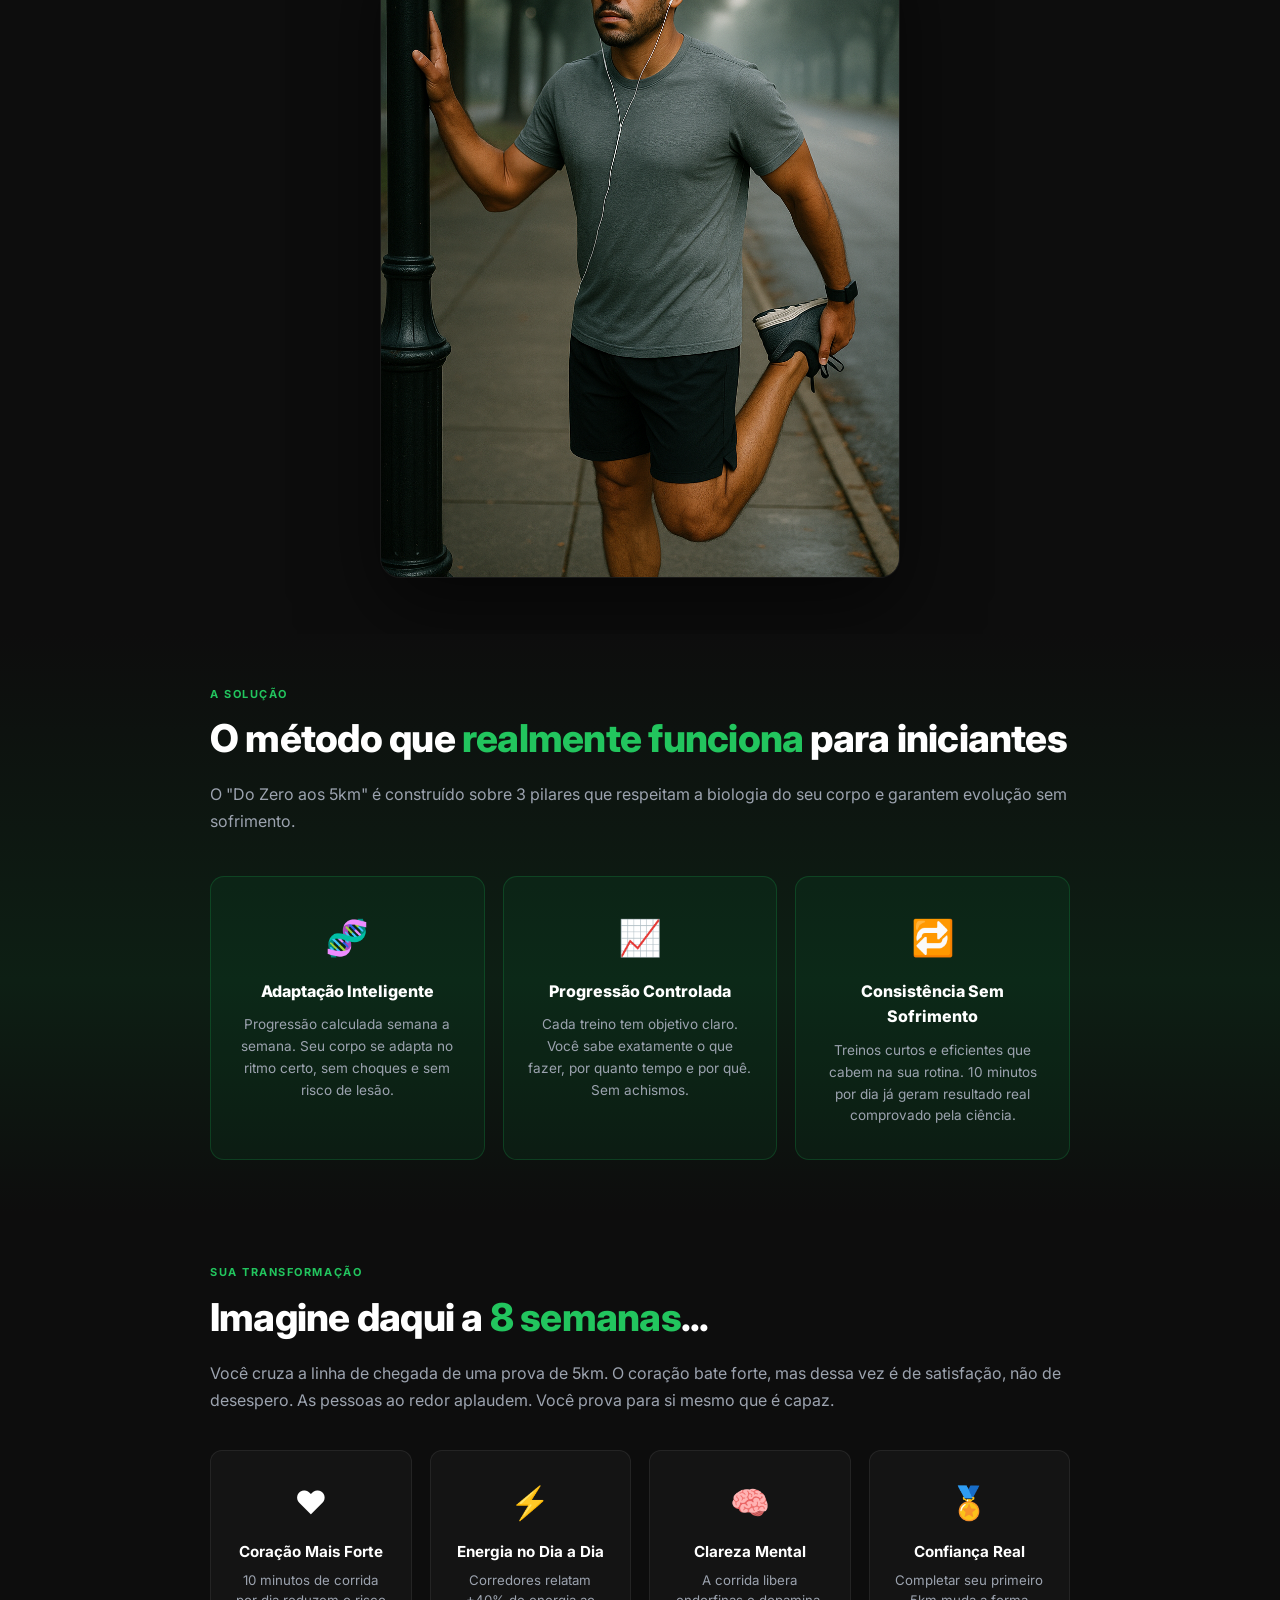
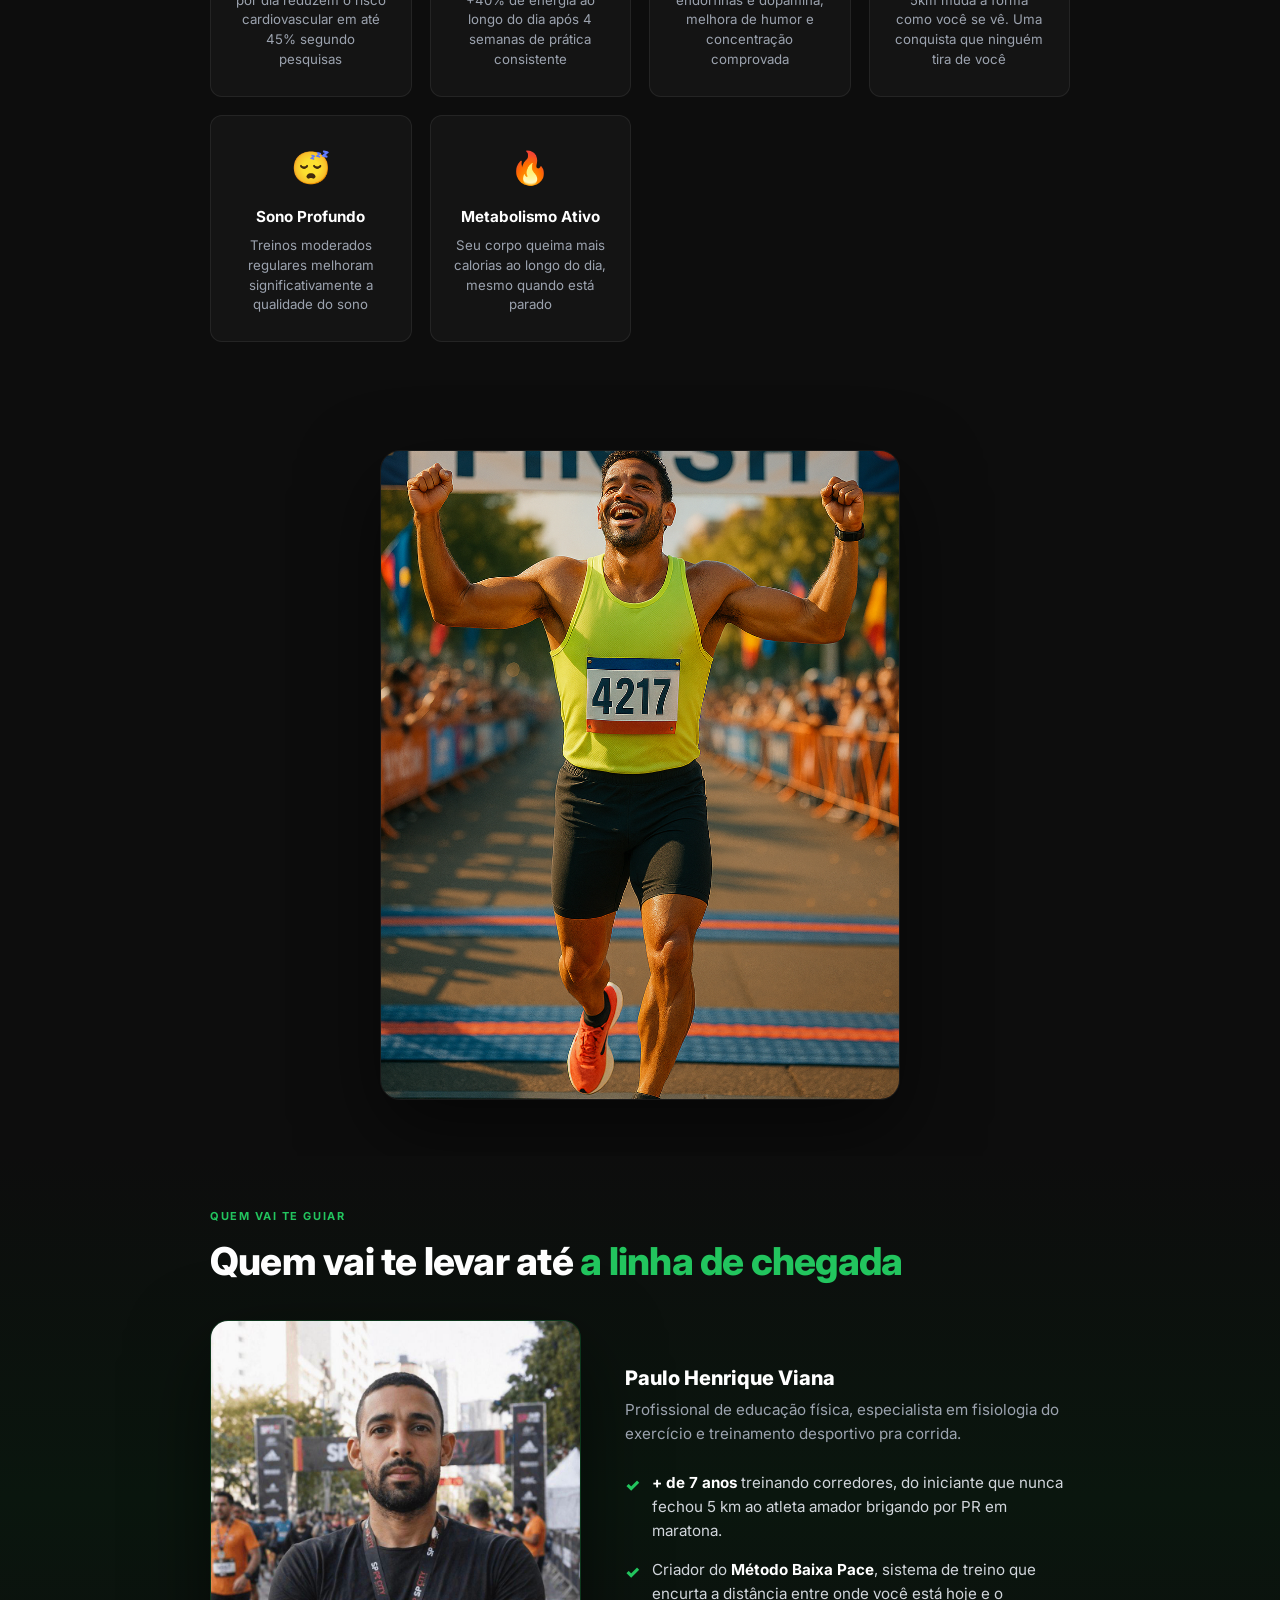
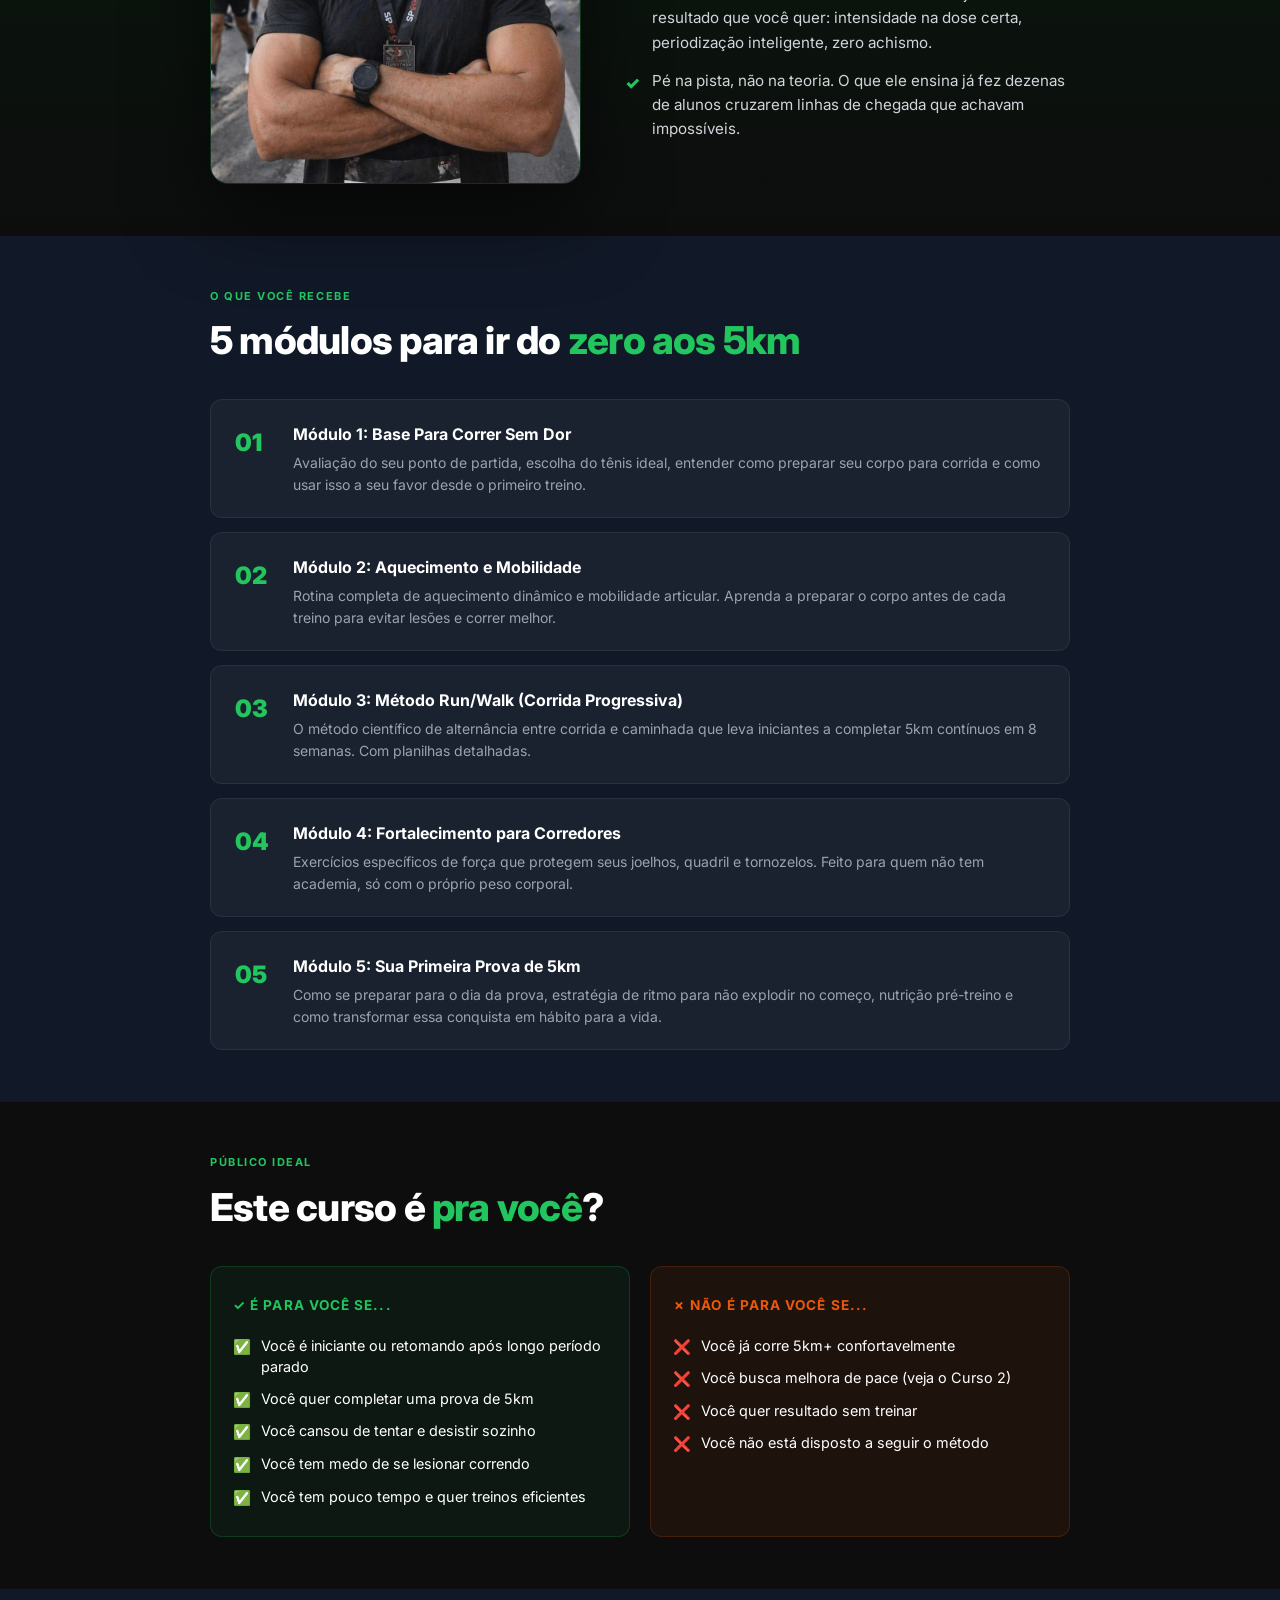
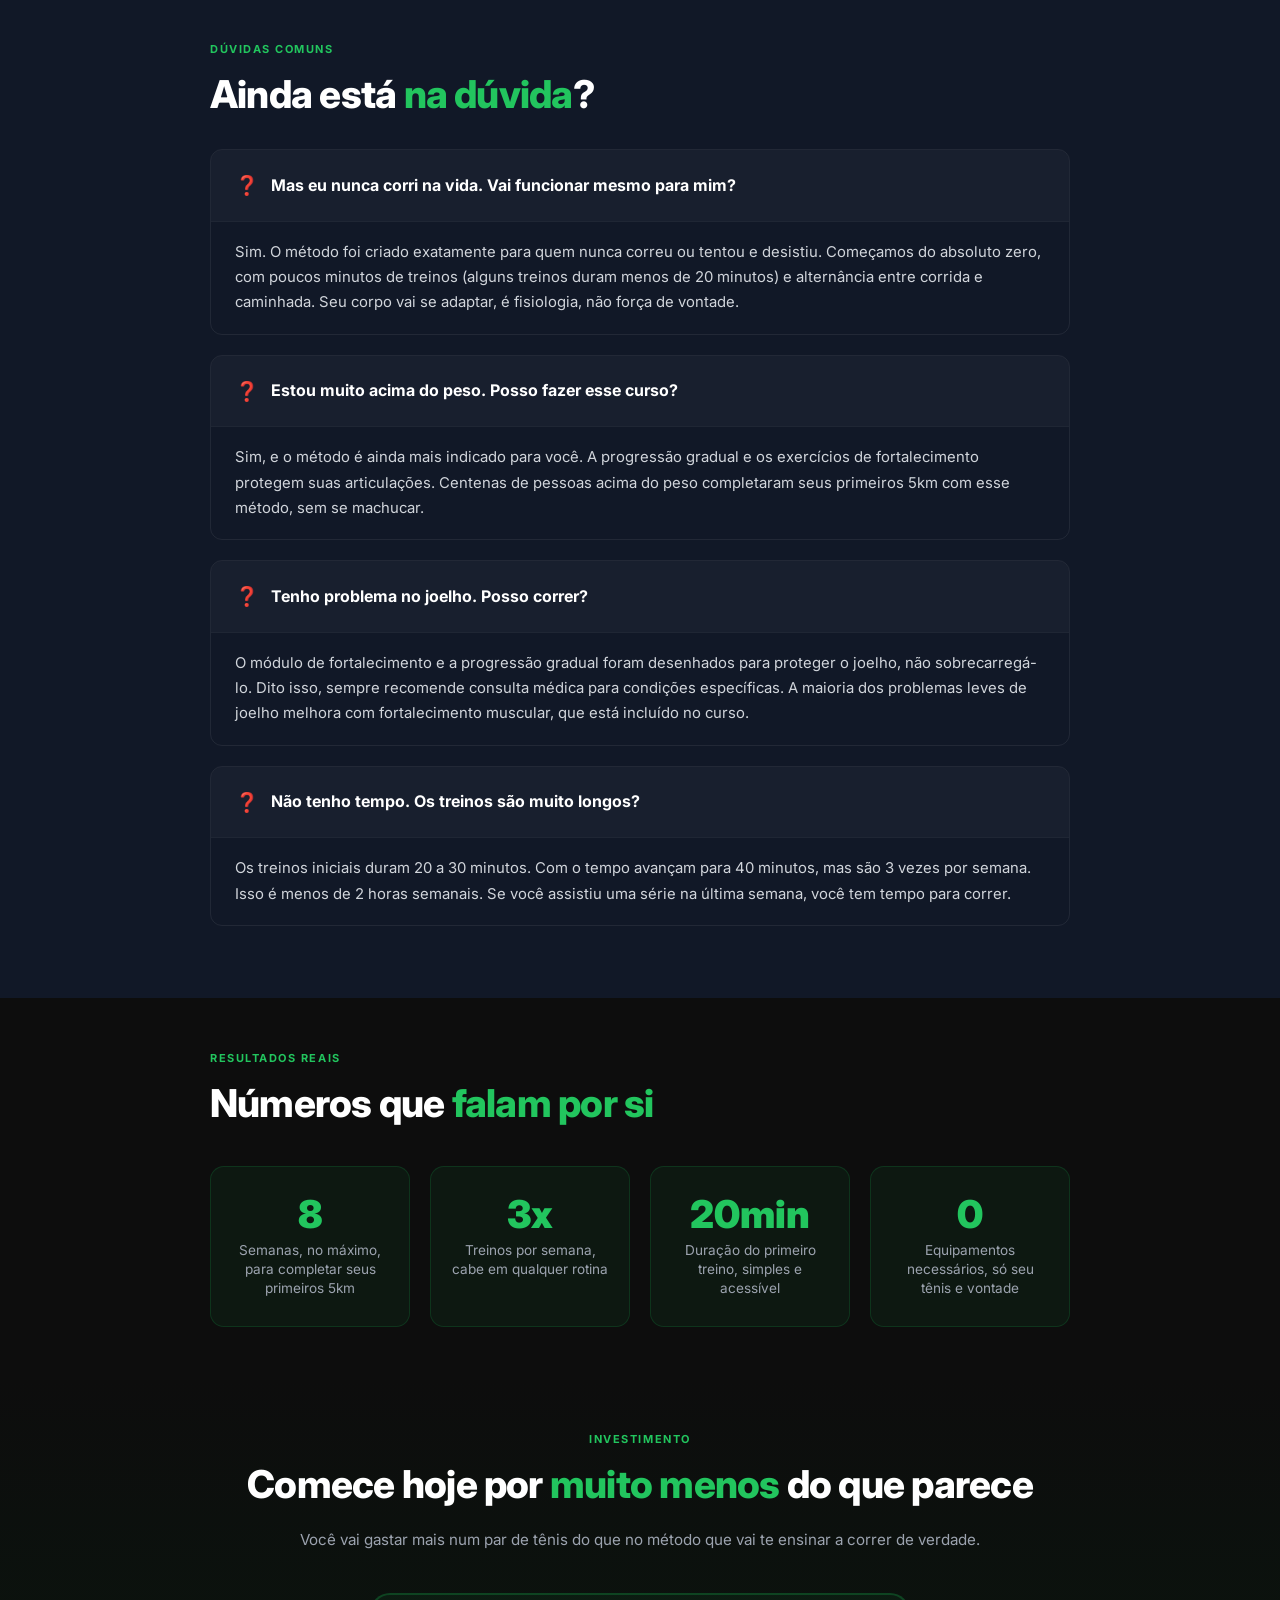
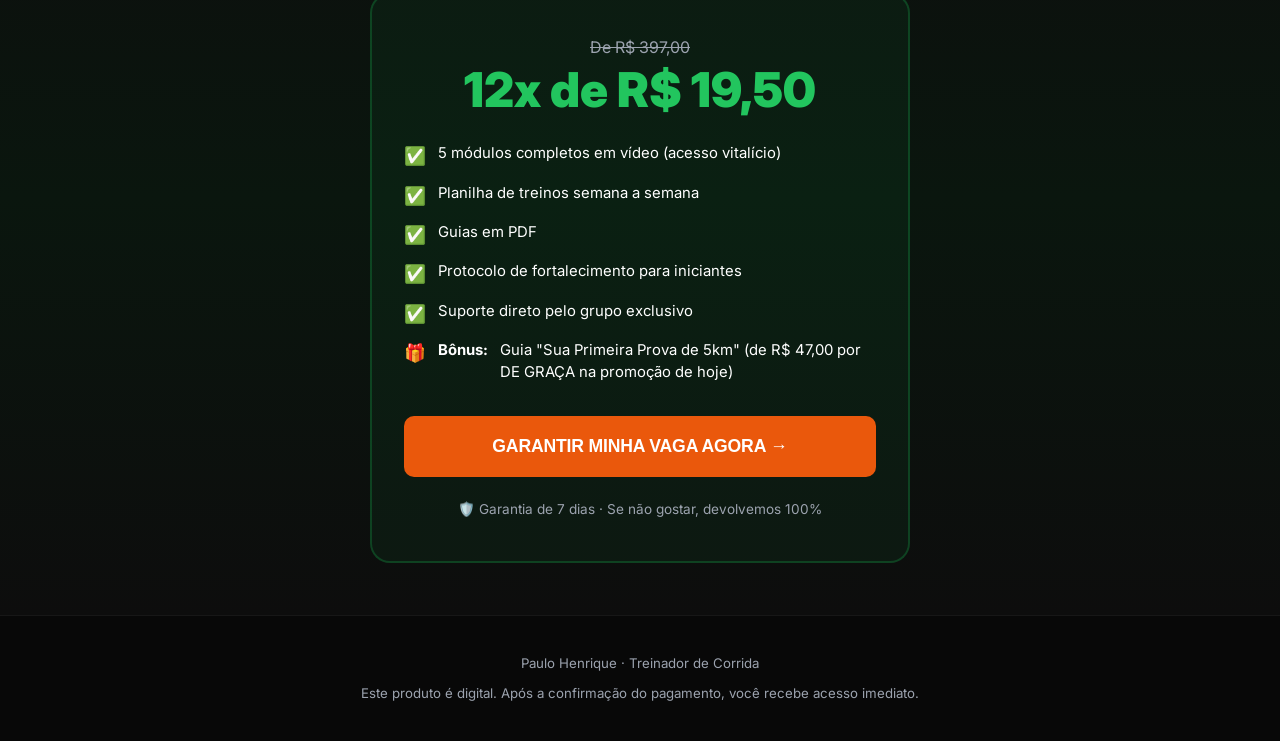
==== commit 87b2e90e: "Oferta: preco passa de 12x de R$ 20,37 para 12x de R$ 19,50 Ordem do Paulo. Uma unica ocorrencia na " ====
--- a/index.html
+++ b/index.html
@@ -1239,7 +1239,7 @@
 
       <div class="oferta-box">
         <p class="preco-de">De R$ 397,00</p>
-        <div class="preco">12x de R$ 20,37</div>
+        <div class="preco">12x de R$ 19,50</div>
 
         <ul class="oferta-bonus">
           <li><span class="b-check">✅</span> 5 módulos completos em vídeo (acesso vitalício)</li>
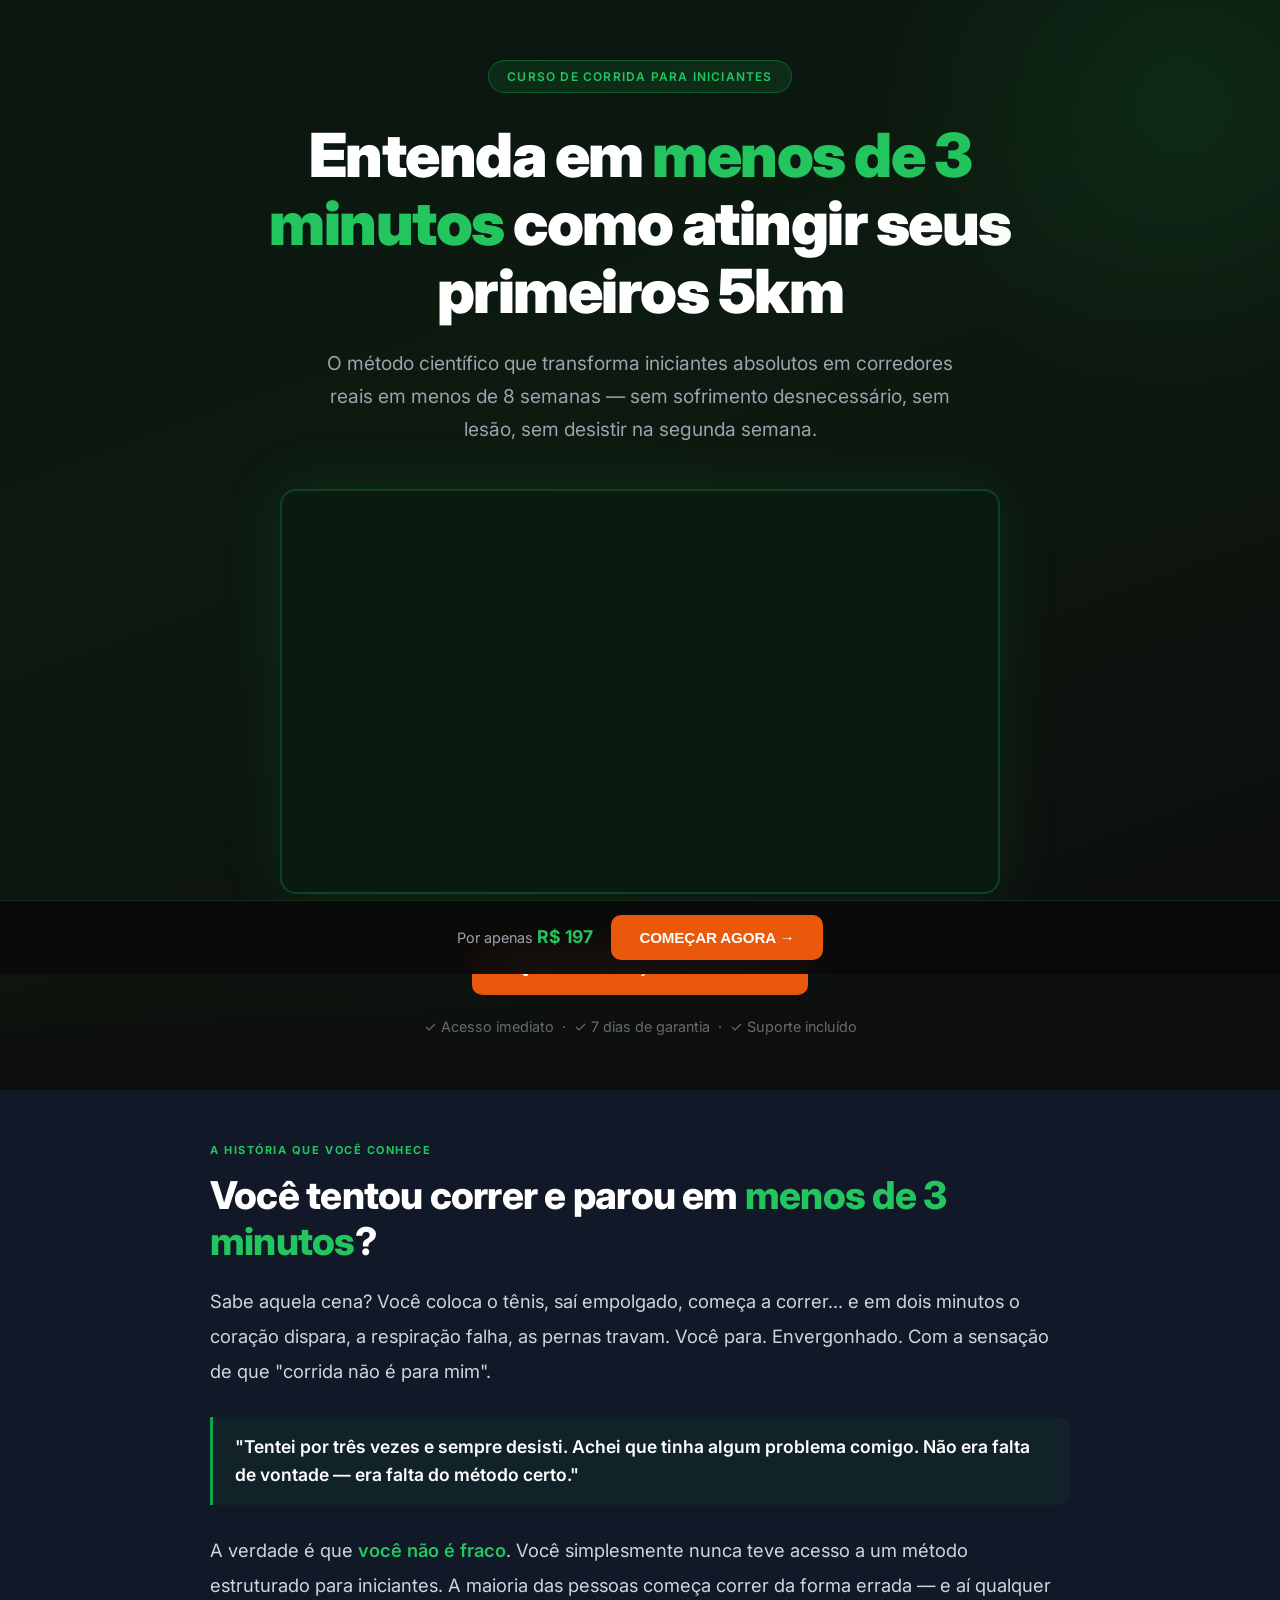
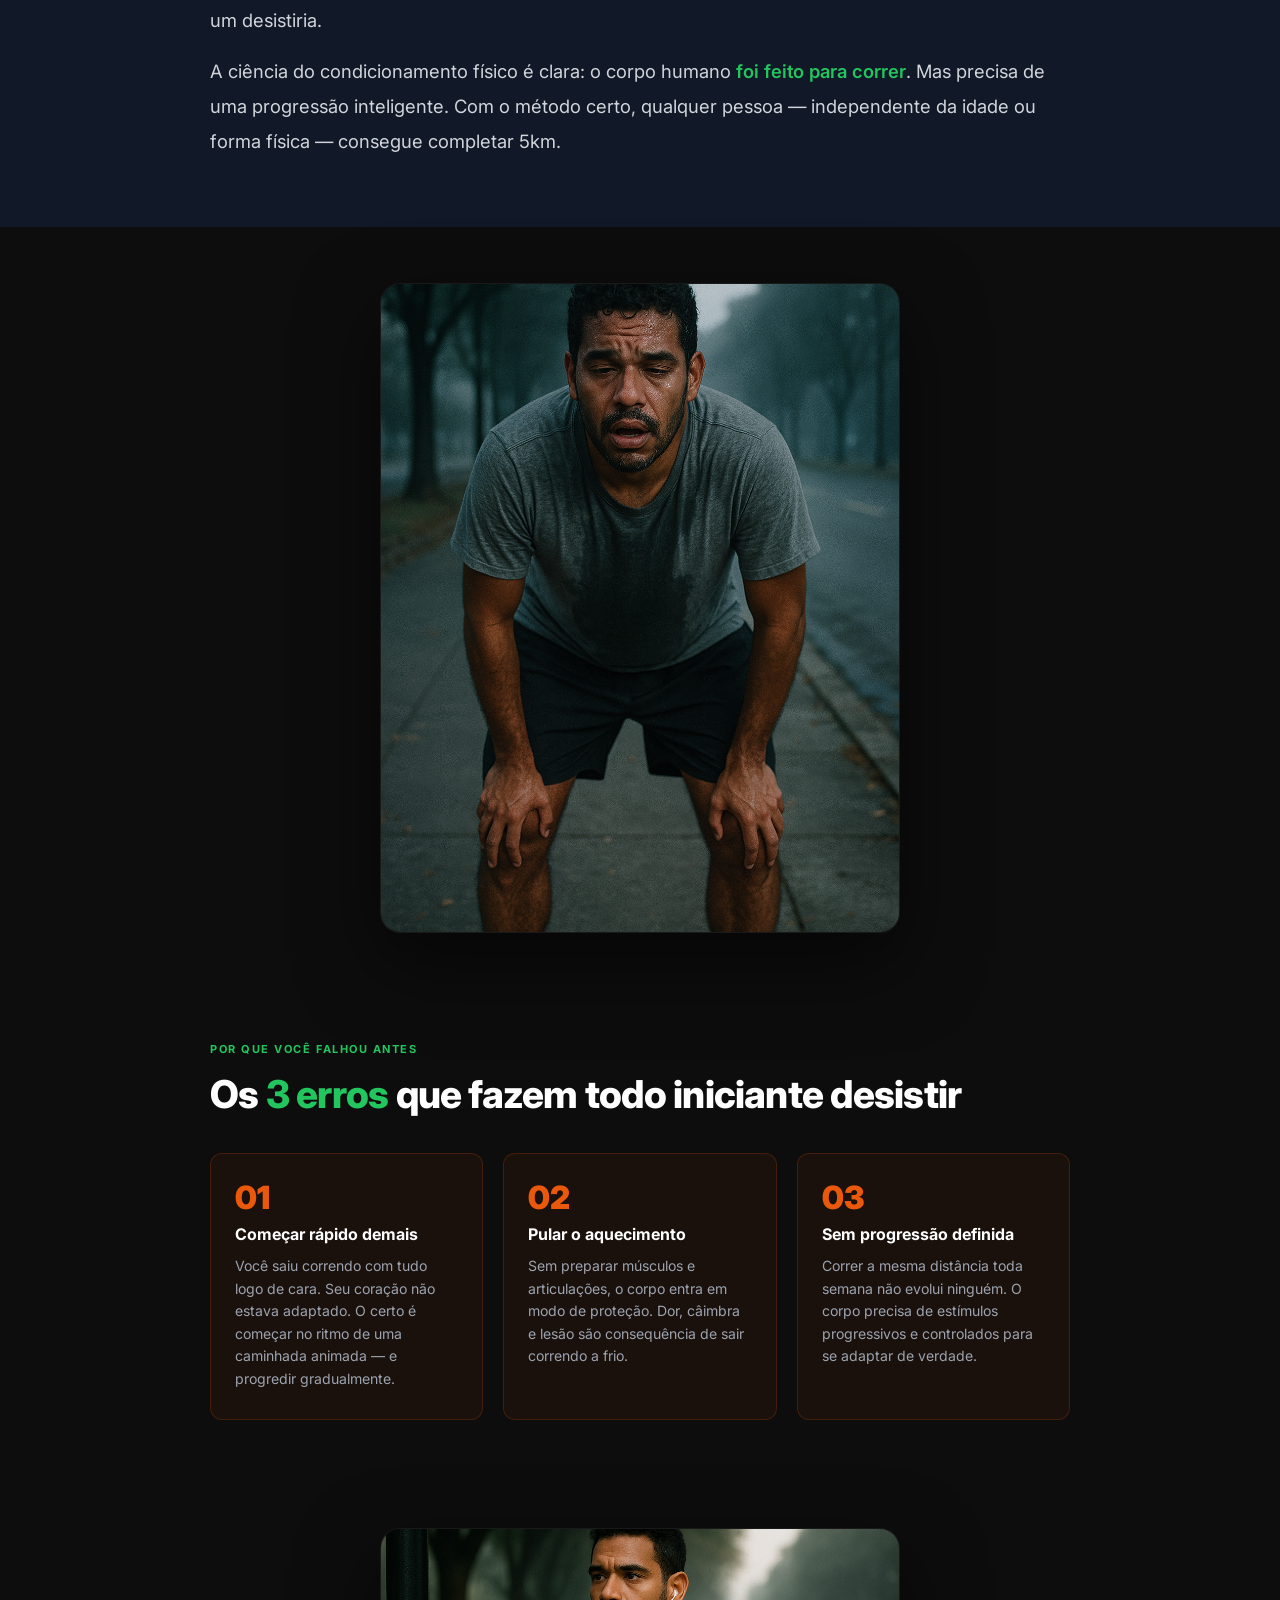
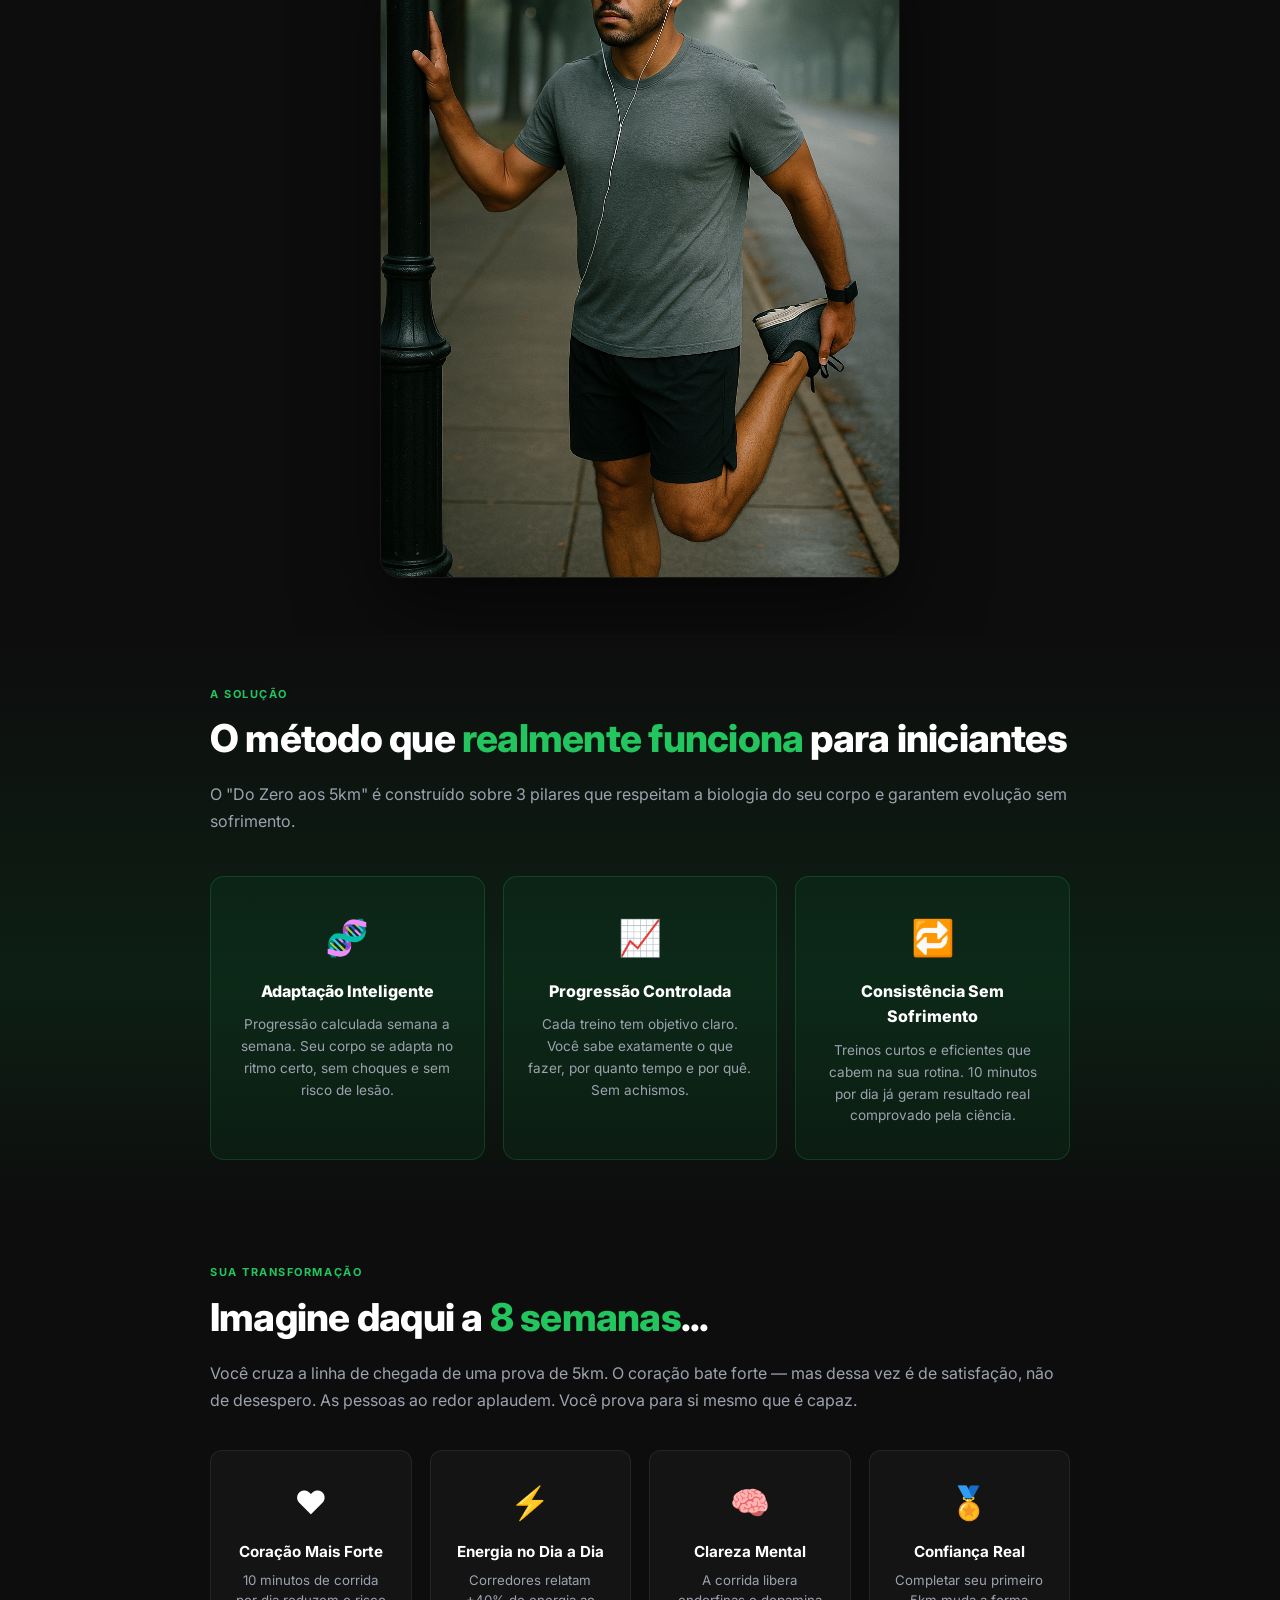
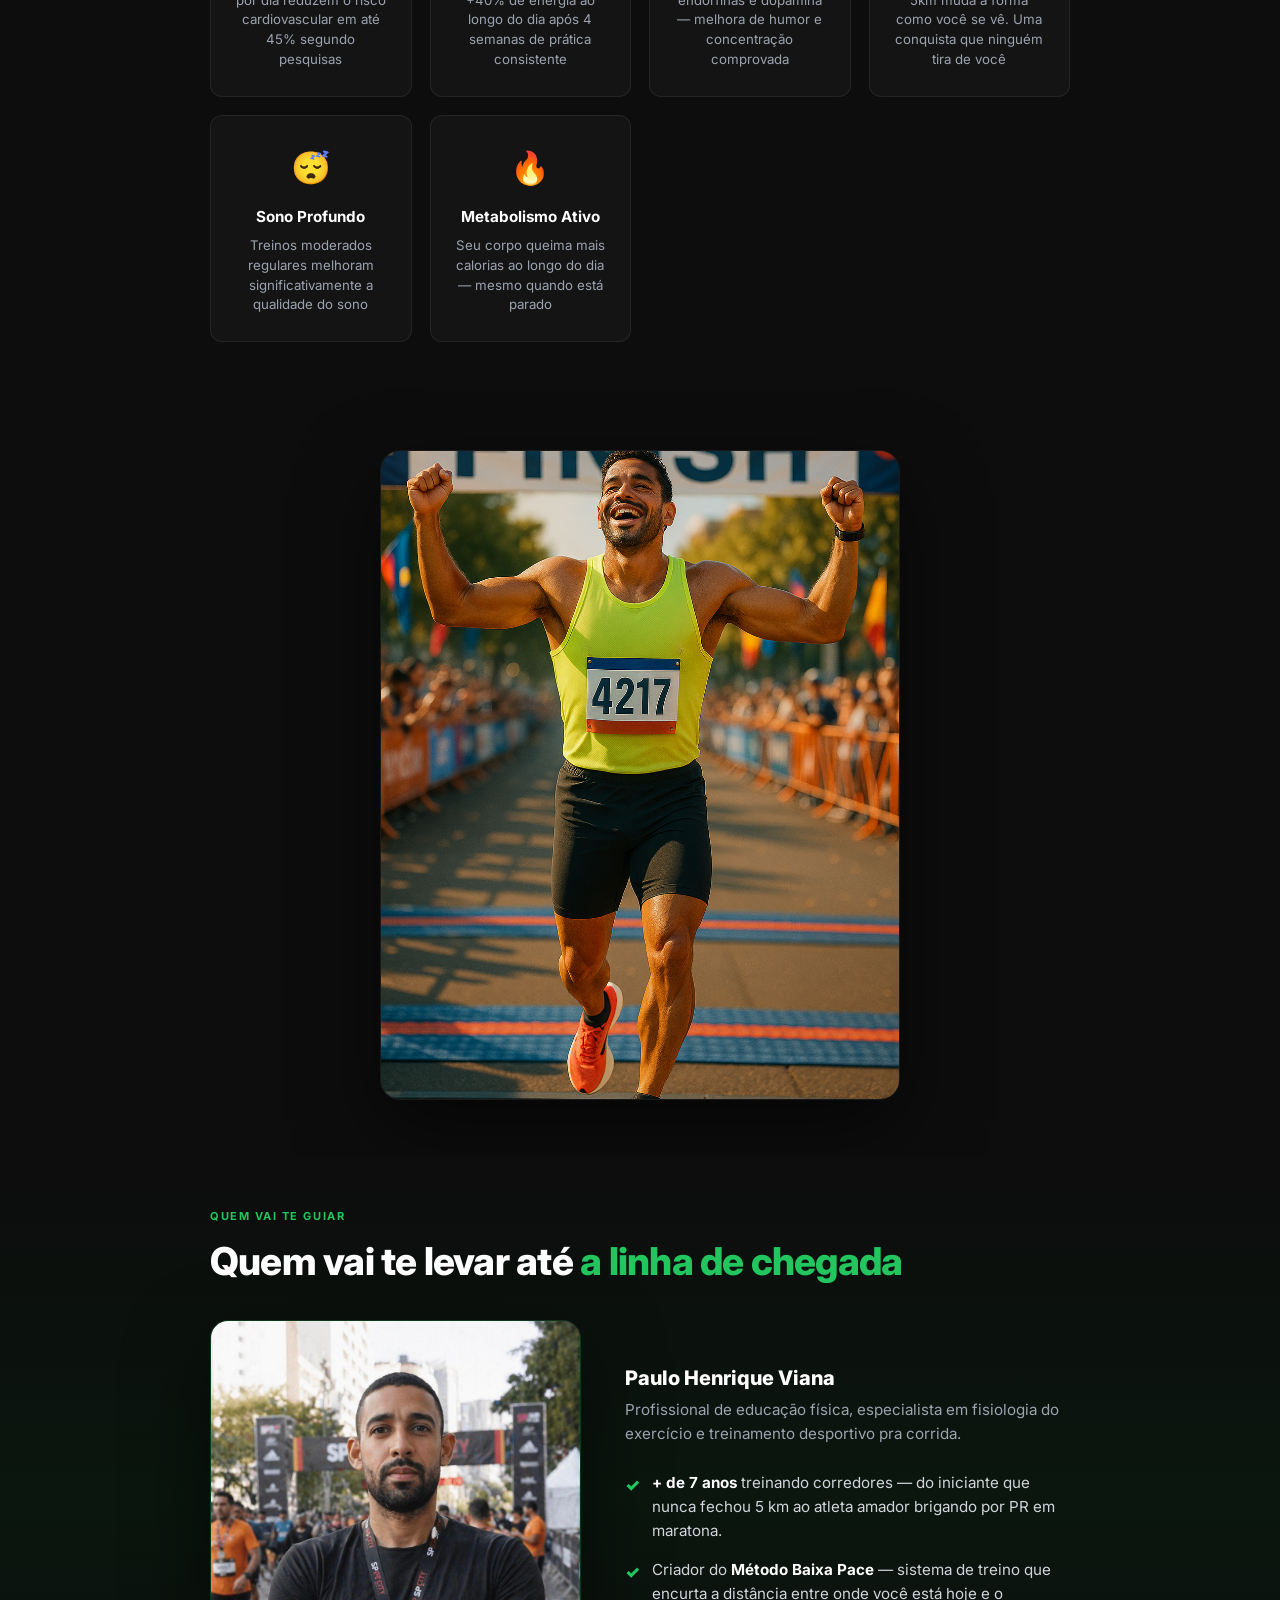
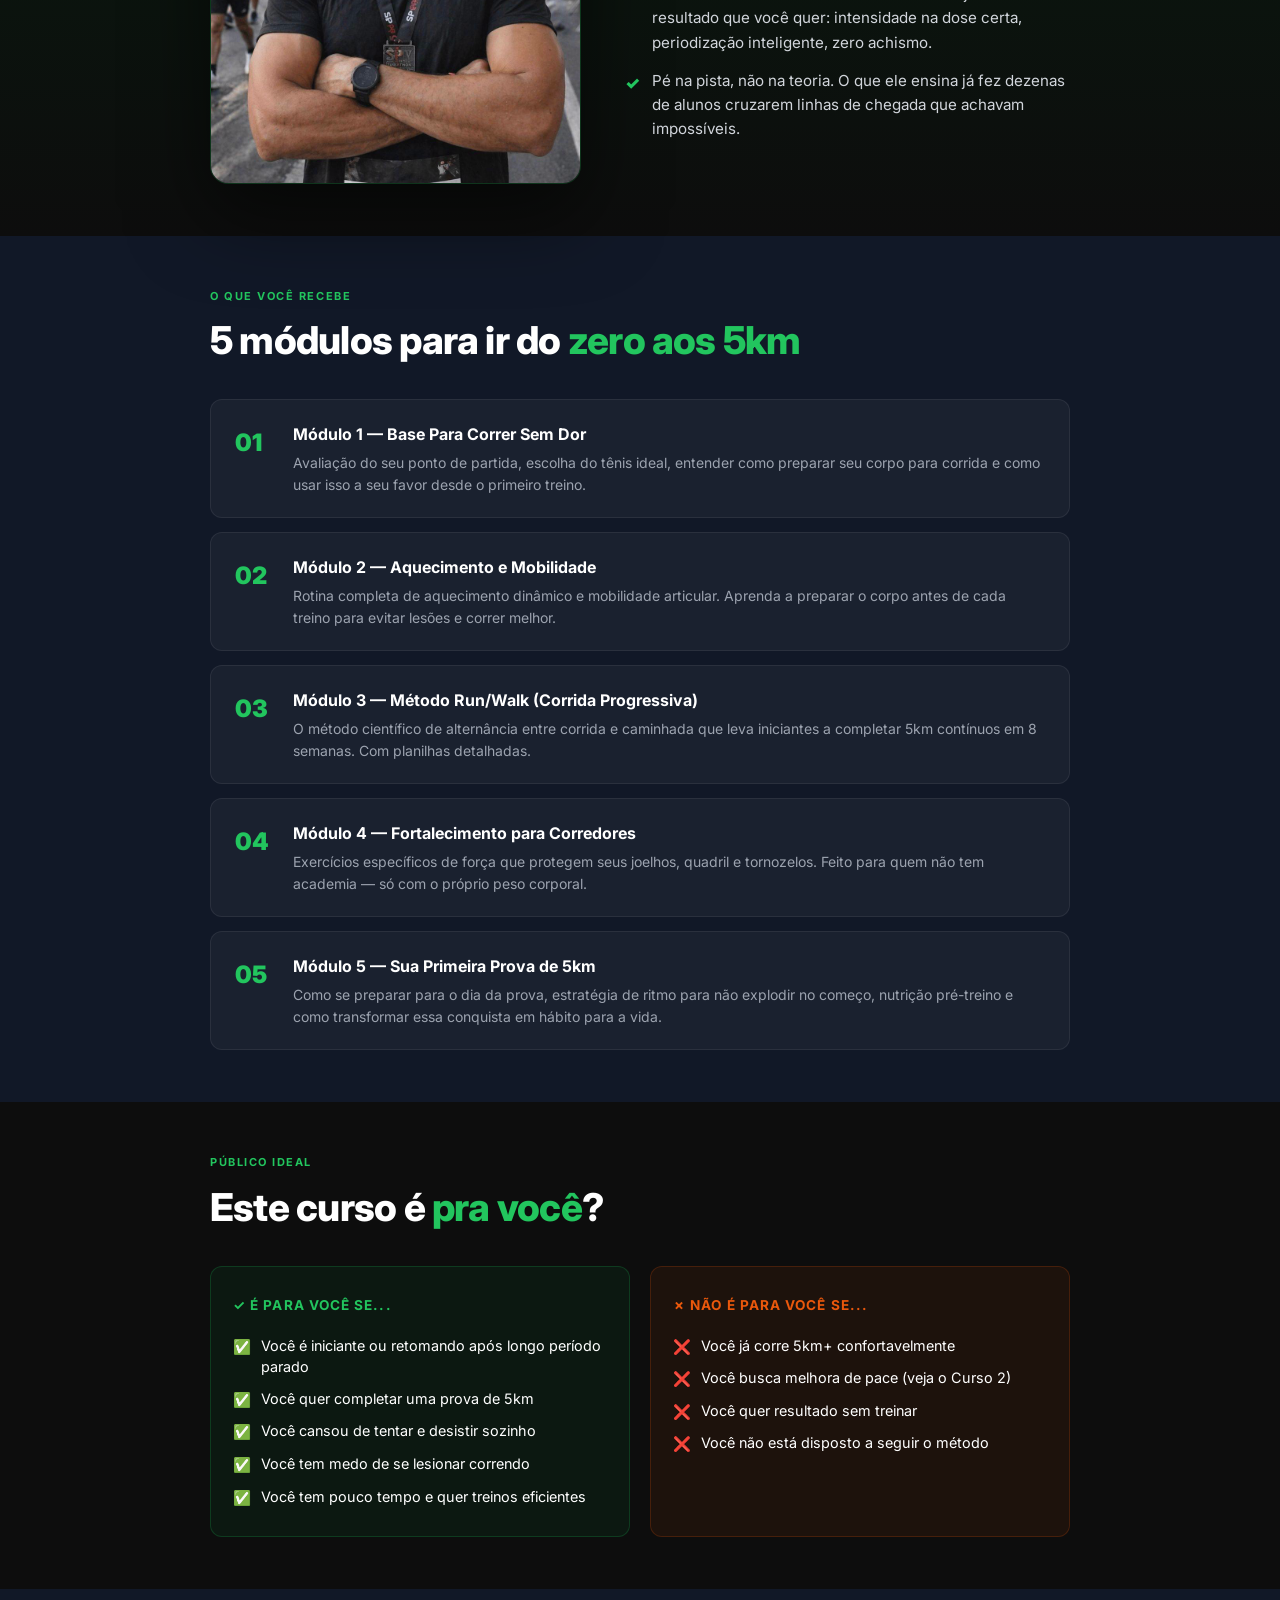
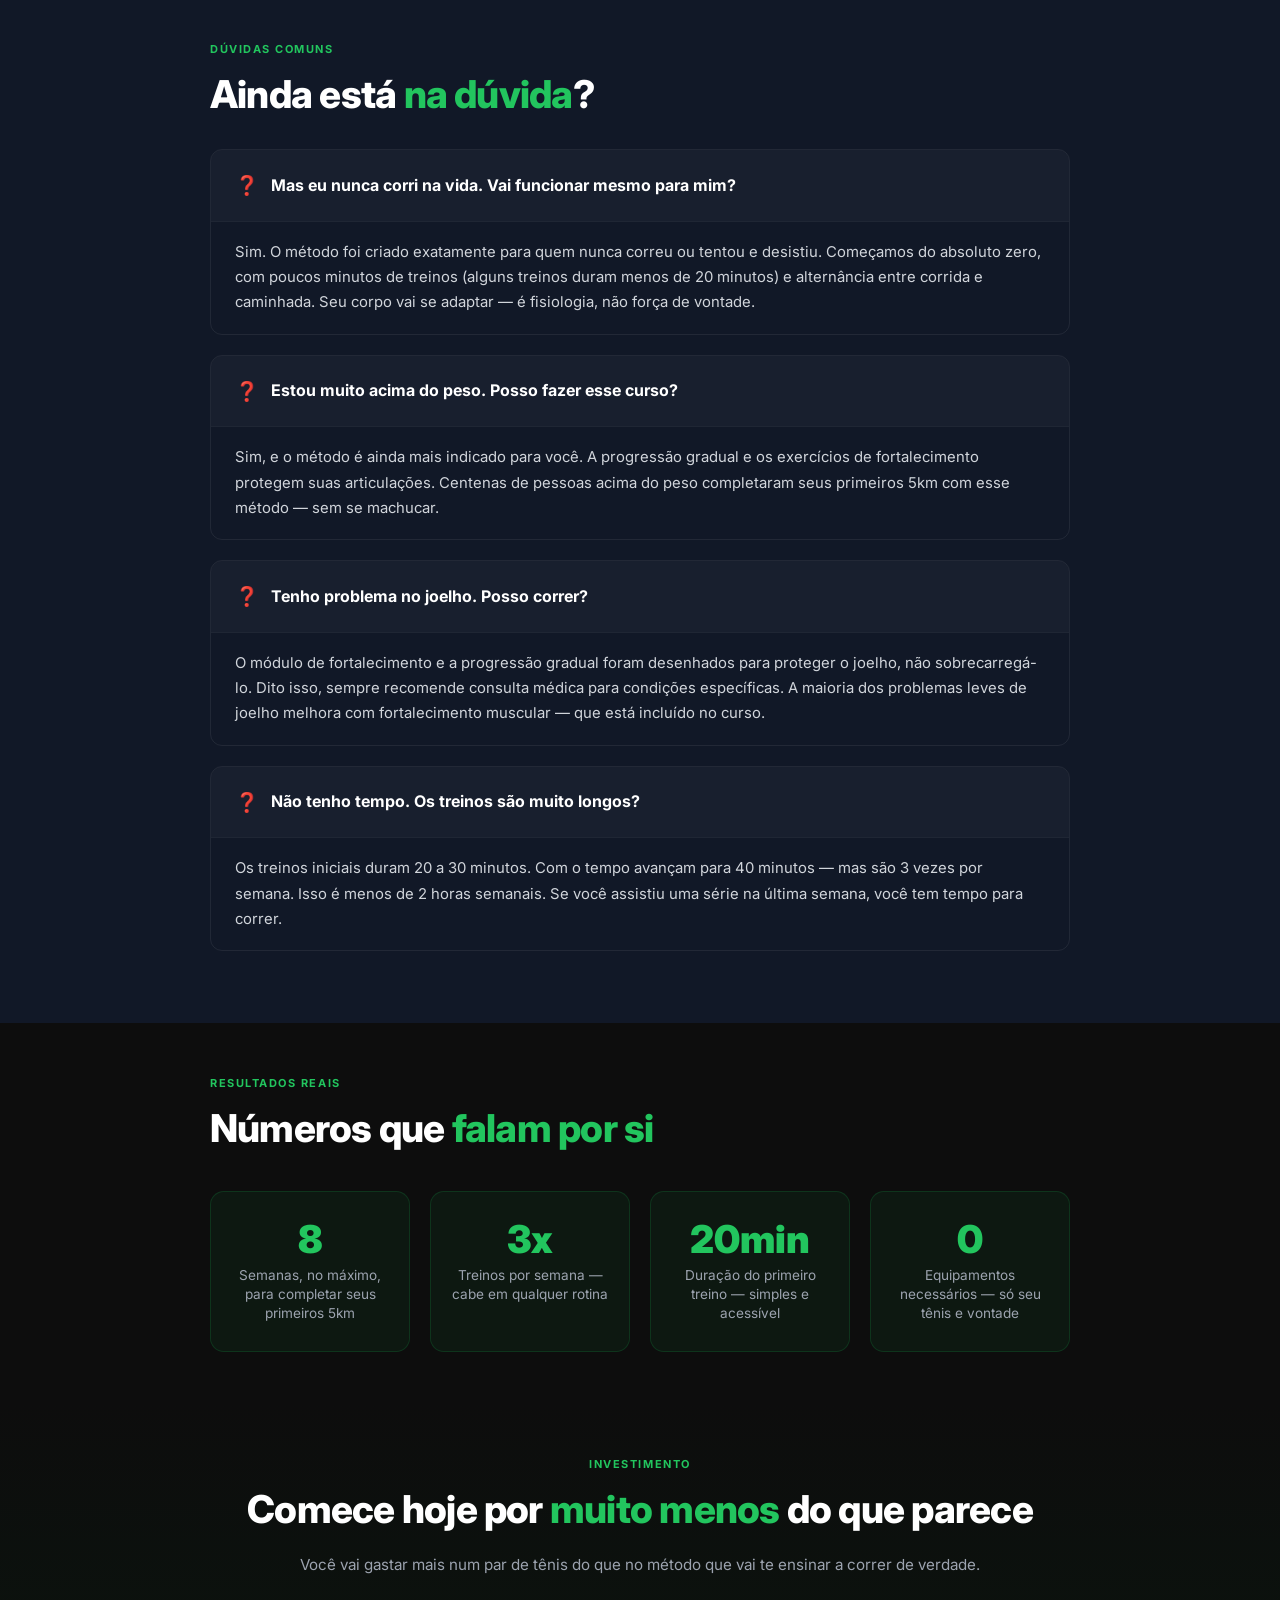
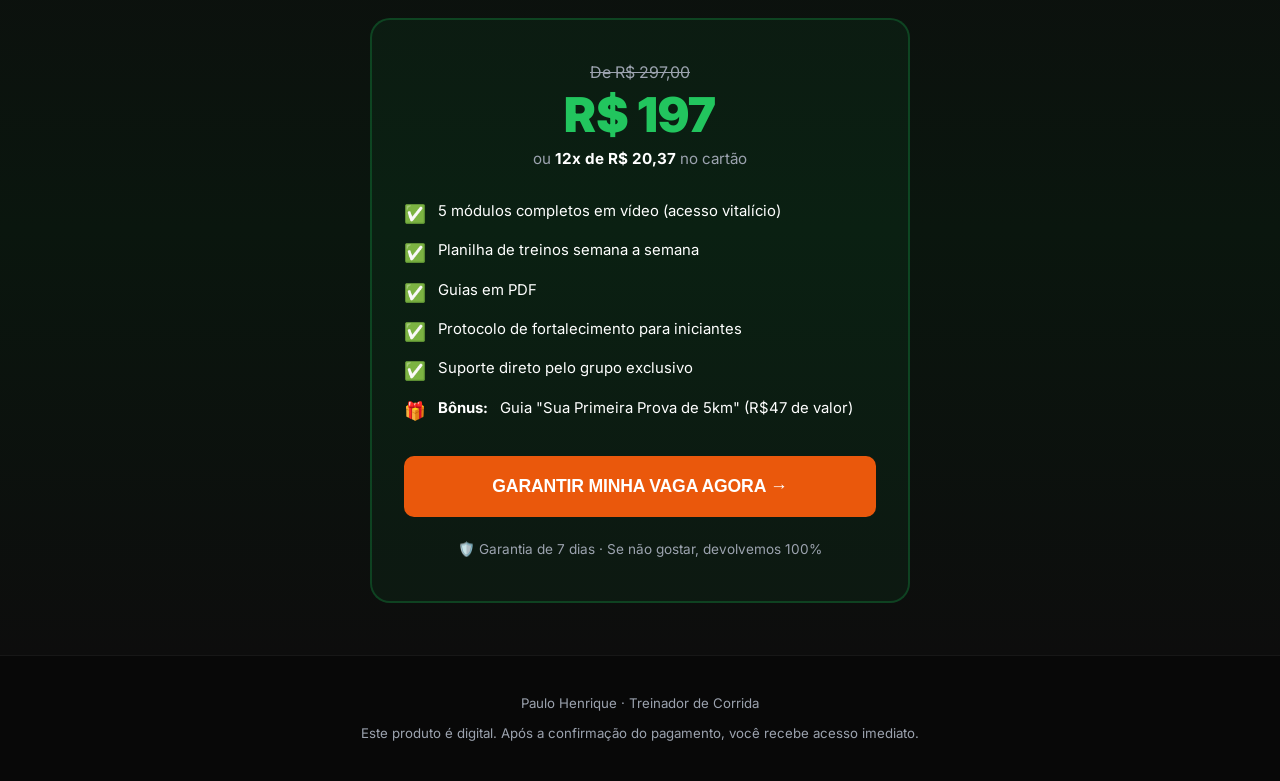
==== commit 89d465c9: "Troca video de apresentacao do hero pelo novo VSL" ====
--- a/index.html
+++ b/index.html
@@ -4,7 +4,7 @@
   <meta charset="UTF-8" />
   <meta name="viewport" content="width=device-width, initial-scale=1.0" />
   <title>Do Zero aos Seus Primeiros 5km | Paulo Henrique</title>
-  <meta name="description" content="O método que transforma iniciantes em corredores em apenas 8 semanas sem sofrimento, sem lesão, sem desistir na segunda semana." />
+  <meta name="description" content="O método que transforma iniciantes em corredores em apenas 8 semanas — sem sofrimento, sem lesão, sem desistir na segunda semana." />
 
   <!-- Meta Pixel (browser). Complementa o evento server-side da Conversions API (/api/lead), dedup por event_id. -->
   <script>
@@ -879,29 +879,26 @@
 
   <!-- ===== HERO ===== -->
   <section class="hero">
-    <div class="badge">Passo a Passo Completo de Corrida Para Iniciantes</div>
+    <div class="badge">Curso de Corrida Para Iniciantes</div>
 
     <h1>Entenda em <span>menos de 3 minutos</span> como atingir seus primeiros 5km</h1>
 
     <p class="sub">
-      O método científico que transforma iniciantes absolutos em corredores reais em menos de 8 semanas sem sofrimento desnecessário, sem lesão, sem desistir na segunda semana.
+      O método científico que transforma iniciantes absolutos em corredores reais em menos de 8 semanas — sem sofrimento desnecessário, sem lesão, sem desistir na segunda semana.
     </p>
 
     <!-- VIDEO DE APRESENTAÇÃO -->
     <div class="video-wrapper" id="videoPlaceholder">
-      <video
-        controls
-        playsinline
-        preload="metadata"
-        poster="/capa-video.webp"
+      <iframe
+        src="https://www.youtube.com/embed/vvdKdS7l4yI"
         title="Vídeo de apresentação"
-        style="width:100%; height:100%; border:0; object-fit:cover;">
-        <source src="https://assets.cdn.filesafe.space/sVzQ1MyiOqQn2e6Yuzu1/media/6a63a60bfaf3b5c12c6f0245.mp4" type="video/mp4" />
-        Seu navegador não suporta a reprodução de vídeo.
-      </video>
+        style="width:100%; height:100%; border:0;"
+        allow="accelerometer; autoplay; clipboard-write; encrypted-media; gyroscope; picture-in-picture; web-share"
+        referrerpolicy="strict-origin-when-cross-origin"
+        allowfullscreen></iframe>
     </div>
 
-    <button type="button" data-checkout class="cta-btn laranja">QUERO COMEÇAR AGORA →</button>
+    <button type="button" data-open-modal class="cta-btn laranja">QUERO COMEÇAR AGORA →</button>
 
     <p class="hero-meta">✓ Acesso imediato &nbsp;·&nbsp; ✓ 7 dias de garantia &nbsp;·&nbsp; ✓ Suporte incluído</p>
   </section>
@@ -917,15 +914,15 @@
       </p>
 
       <div class="story-quote">
-        "Tentei por três vezes e sempre desisti. Achei que tinha algum problema comigo. Não era falta de vontade, era falta do método certo."
+        "Tentei por três vezes e sempre desisti. Achei que tinha algum problema comigo. Não era falta de vontade — era falta do método certo."
       </div>
 
       <p class="story-text">
-        A verdade é que <em>você não é fraco</em>. Você simplesmente nunca teve acesso a um método estruturado para iniciantes. A maioria das pessoas começa correr da forma errada, e aí qualquer um desistiria.
+        A verdade é que <em>você não é fraco</em>. Você simplesmente nunca teve acesso a um método estruturado para iniciantes. A maioria das pessoas começa correr da forma errada — e aí qualquer um desistiria.
       </p>
 
       <p class="story-text">
-        A ciência do condicionamento físico é clara: o corpo humano <em>foi feito para correr</em>. Mas precisa de uma progressão inteligente. Com o método certo, qualquer pessoa, independente da idade ou forma física, consegue completar 5km.
+        A ciência do condicionamento físico é clara: o corpo humano <em>foi feito para correr</em>. Mas precisa de uma progressão inteligente. Com o método certo, qualquer pessoa — independente da idade ou forma física — consegue completar 5km.
       </p>
     </div>
   </section>
@@ -945,7 +942,7 @@
         <div class="erro-card">
           <div class="num">01</div>
           <h3>Começar rápido demais</h3>
-          <p>Você saiu correndo com tudo logo de cara. Seu coração não estava adaptado. O certo é começar no ritmo de uma caminhada animada, e progredir gradualmente.</p>
+          <p>Você saiu correndo com tudo logo de cara. Seu coração não estava adaptado. O certo é começar no ritmo de uma caminhada animada — e progredir gradualmente.</p>
         </div>
         <div class="erro-card">
           <div class="num">02</div>
@@ -1003,7 +1000,7 @@
       <h2>Imagine daqui a <span>8 semanas</span>...</h2>
 
       <p style="color: var(--cinza-claro); font-size: 1rem; line-height: 1.7; margin-bottom: 36px;">
-        Você cruza a linha de chegada de uma prova de 5km. O coração bate forte, mas dessa vez é de satisfação, não de desespero. As pessoas ao redor aplaudem. Você prova para si mesmo que é capaz.
+        Você cruza a linha de chegada de uma prova de 5km. O coração bate forte — mas dessa vez é de satisfação, não de desespero. As pessoas ao redor aplaudem. Você prova para si mesmo que é capaz.
       </p>
 
       <div class="beneficios-grid">
@@ -1020,7 +1017,7 @@
         <div class="beneficio">
           <div class="b-icon">🧠</div>
           <h4>Clareza Mental</h4>
-          <p>A corrida libera endorfinas e dopamina, melhora de humor e concentração comprovada</p>
+          <p>A corrida libera endorfinas e dopamina — melhora de humor e concentração comprovada</p>
         </div>
         <div class="beneficio">
           <div class="b-icon">🏅</div>
@@ -1035,7 +1032,7 @@
         <div class="beneficio">
           <div class="b-icon">🔥</div>
           <h4>Metabolismo Ativo</h4>
-          <p>Seu corpo queima mais calorias ao longo do dia, mesmo quando está parado</p>
+          <p>Seu corpo queima mais calorias ao longo do dia — mesmo quando está parado</p>
         </div>
       </div>
     </div>
@@ -1066,11 +1063,11 @@
           <ul class="paulo-bullets">
             <li>
               <span class="p-check">✓</span>
-              <span><strong>+ de 7 anos</strong> treinando corredores, do iniciante que nunca fechou 5 km ao atleta amador brigando por PR em maratona.</span>
+              <span><strong>+ de 7 anos</strong> treinando corredores — do iniciante que nunca fechou 5 km ao atleta amador brigando por PR em maratona.</span>
             </li>
             <li>
               <span class="p-check">✓</span>
-              <span>Criador do <strong>Método Baixa Pace</strong>, sistema de treino que encurta a distância entre onde você está hoje e o resultado que você quer: intensidade na dose certa, periodização inteligente, zero achismo.</span>
+              <span>Criador do <strong>Método Baixa Pace</strong> — sistema de treino que encurta a distância entre onde você está hoje e o resultado que você quer: intensidade na dose certa, periodização inteligente, zero achismo.</span>
             </li>
             <li>
               <span class="p-check">✓</span>
@@ -1091,31 +1088,31 @@
       <ul class="modulos-list">
         <li>
           <div class="mod-info">
-            <h4>Módulo 1: Base Para Correr Sem Dor</h4>
+            <h4>Módulo 1 — Base Para Correr Sem Dor</h4>
             <p>Avaliação do seu ponto de partida, escolha do tênis ideal, entender como preparar seu corpo para corrida e como usar isso a seu favor desde o primeiro treino.</p>
           </div>
         </li>
         <li>
           <div class="mod-info">
-            <h4>Módulo 2: Aquecimento e Mobilidade</h4>
+            <h4>Módulo 2 — Aquecimento e Mobilidade</h4>
             <p>Rotina completa de aquecimento dinâmico e mobilidade articular. Aprenda a preparar o corpo antes de cada treino para evitar lesões e correr melhor.</p>
           </div>
         </li>
         <li>
           <div class="mod-info">
-            <h4>Módulo 3: Método Run/Walk (Corrida Progressiva)</h4>
+            <h4>Módulo 3 — Método Run/Walk (Corrida Progressiva)</h4>
             <p>O método científico de alternância entre corrida e caminhada que leva iniciantes a completar 5km contínuos em 8 semanas. Com planilhas detalhadas.</p>
           </div>
         </li>
         <li>
           <div class="mod-info">
-            <h4>Módulo 4: Fortalecimento para Corredores</h4>
-            <p>Exercícios específicos de força que protegem seus joelhos, quadril e tornozelos. Feito para quem não tem academia, só com o próprio peso corporal.</p>
+            <h4>Módulo 4 — Fortalecimento para Corredores</h4>
+            <p>Exercícios específicos de força que protegem seus joelhos, quadril e tornozelos. Feito para quem não tem academia — só com o próprio peso corporal.</p>
           </div>
         </li>
         <li>
           <div class="mod-info">
-            <h4>Módulo 5: Sua Primeira Prova de 5km</h4>
+            <h4>Módulo 5 — Sua Primeira Prova de 5km</h4>
             <p>Como se preparar para o dia da prova, estratégia de ritmo para não explodir no começo, nutrição pré-treino e como transformar essa conquista em hábito para a vida.</p>
           </div>
         </li>
@@ -1166,7 +1163,7 @@
             Mas eu nunca corri na vida. Vai funcionar mesmo para mim?
           </div>
           <div class="objecao-r">
-            Sim. O método foi criado exatamente para quem nunca correu ou tentou e desistiu. Começamos do absoluto zero, com poucos minutos de treinos (alguns treinos duram menos de 20 minutos) e alternância entre corrida e caminhada. Seu corpo vai se adaptar, é fisiologia, não força de vontade.
+            Sim. O método foi criado exatamente para quem nunca correu ou tentou e desistiu. Começamos do absoluto zero, com poucos minutos de treinos (alguns treinos duram menos de 20 minutos) e alternância entre corrida e caminhada. Seu corpo vai se adaptar — é fisiologia, não força de vontade.
           </div>
         </div>
 
@@ -1176,7 +1173,7 @@
             Estou muito acima do peso. Posso fazer esse curso?
           </div>
           <div class="objecao-r">
-            Sim, e o método é ainda mais indicado para você. A progressão gradual e os exercícios de fortalecimento protegem suas articulações. Centenas de pessoas acima do peso completaram seus primeiros 5km com esse método, sem se machucar.
+            Sim, e o método é ainda mais indicado para você. A progressão gradual e os exercícios de fortalecimento protegem suas articulações. Centenas de pessoas acima do peso completaram seus primeiros 5km com esse método — sem se machucar.
           </div>
         </div>
 
@@ -1186,7 +1183,7 @@
             Tenho problema no joelho. Posso correr?
           </div>
           <div class="objecao-r">
-            O módulo de fortalecimento e a progressão gradual foram desenhados para proteger o joelho, não sobrecarregá-lo. Dito isso, sempre recomende consulta médica para condições específicas. A maioria dos problemas leves de joelho melhora com fortalecimento muscular, que está incluído no curso.
+            O módulo de fortalecimento e a progressão gradual foram desenhados para proteger o joelho, não sobrecarregá-lo. Dito isso, sempre recomende consulta médica para condições específicas. A maioria dos problemas leves de joelho melhora com fortalecimento muscular — que está incluído no curso.
           </div>
         </div>
 
@@ -1196,7 +1193,7 @@
             Não tenho tempo. Os treinos são muito longos?
           </div>
           <div class="objecao-r">
-            Os treinos iniciais duram 20 a 30 minutos. Com o tempo avançam para 40 minutos, mas são 3 vezes por semana. Isso é menos de 2 horas semanais. Se você assistiu uma série na última semana, você tem tempo para correr.
+            Os treinos iniciais duram 20 a 30 minutos. Com o tempo avançam para 40 minutos — mas são 3 vezes por semana. Isso é menos de 2 horas semanais. Se você assistiu uma série na última semana, você tem tempo para correr.
           </div>
         </div>
       </div>
@@ -1216,15 +1213,15 @@
         </div>
         <div class="stat">
           <div class="num">3x</div>
-          <p>Treinos por semana, cabe em qualquer rotina</p>
+          <p>Treinos por semana — cabe em qualquer rotina</p>
         </div>
         <div class="stat">
           <div class="num">20min</div>
-          <p>Duração do primeiro treino, simples e acessível</p>
+          <p>Duração do primeiro treino — simples e acessível</p>
         </div>
         <div class="stat">
           <div class="num">0</div>
-          <p>Equipamentos necessários, só seu tênis e vontade</p>
+          <p>Equipamentos necessários — só seu tênis e vontade</p>
         </div>
       </div>
     </div>
@@ -1238,8 +1235,9 @@
       <p style="text-align:center; color: var(--cinza-claro); font-size: 0.95rem; line-height: 1.7;">Você vai gastar mais num par de tênis do que no método que vai te ensinar a correr de verdade.</p>
 
       <div class="oferta-box">
-        <p class="preco-de">De R$ 397,00</p>
-        <div class="preco">12x de R$ 19,50</div>
+        <p class="preco-de">De R$ 297,00</p>
+        <div class="preco">R$ 197</div>
+        <p class="preco-pix">ou <strong>12x de R$ 20,37</strong> no cartão</p>
 
         <ul class="oferta-bonus">
           <li><span class="b-check">✅</span> 5 módulos completos em vídeo (acesso vitalício)</li>
@@ -1247,10 +1245,10 @@
           <li><span class="b-check">✅</span> Guias em PDF</li>
           <li><span class="b-check">✅</span> Protocolo de fortalecimento para iniciantes</li>
           <li><span class="b-check">✅</span> Suporte direto pelo grupo exclusivo</li>
-          <li><span class="b-check">🎁</span> <strong>Bônus:</strong> Guia "Sua Primeira Prova de 5km" (de R$ 47,00 por DE GRAÇA na promoção de hoje)</li>
+          <li><span class="b-check">🎁</span> <strong>Bônus:</strong> Guia "Sua Primeira Prova de 5km" (R$47 de valor)</li>
         </ul>
 
-        <button type="button" data-checkout class="cta-btn laranja" style="display:block; width:100%; font-size: 1.1rem; padding: 20px 32px;">
+        <button type="button" data-open-modal class="cta-btn laranja" style="display:block; width:100%; font-size: 1.1rem; padding: 20px 32px;">
           GARANTIR MINHA VAGA AGORA →
         </button>
 
@@ -1267,7 +1265,67 @@
     </div>
   </footer>
 
+  <!-- ===== MODAL CADASTRO ===== -->
+  <div class="modal-overlay" id="modalCadastro" role="dialog" aria-modal="true" aria-labelledby="modalCadastroTitle" aria-hidden="true">
+    <div class="modal">
+      <button type="button" class="modal-close" data-close-modal aria-label="Fechar">&times;</button>
+
+      <div id="modalForm">
+        <h3 id="modalCadastroTitle">Falta pouco pra você correr os seus primeiros 5km</h3>
+        <p class="modal-sub">Deixe seus dados e a equipe entra em contato pelo WhatsApp com os detalhes da próxima turma.</p>
+
+        <form id="formCadastro" novalidate>
+          <div class="form-field">
+            <label for="f-nome">Nome completo</label>
+            <input id="f-nome" name="nome" type="text" autocomplete="name" required />
+          </div>
+          <div class="form-field">
+            <label for="f-email">E-mail</label>
+            <input id="f-email" name="email" type="email" autocomplete="email" required />
+          </div>
+          <div class="form-field">
+            <label for="f-telefone">Telefone / WhatsApp</label>
+            <input id="f-telefone" name="telefone" type="tel" autocomplete="tel" placeholder="(11) 99999-9999" required />
+          </div>
+
+          <button type="submit" class="form-submit">QUERO MINHA VAGA</button>
+          <p class="form-legal">🛡️ Seus dados estão seguros. Respeitamos a LGPD.</p>
+        </form>
+      </div>
+
+      <div id="modalSuccess" class="form-success" style="display:none;">
+        <div class="ok-icon">🎉</div>
+        <h4>Recebido!</h4>
+        <p>Estamos te levando para o pagamento para garantir sua vaga. Se não abrir sozinho, toque no botão abaixo.</p>
+        <a id="checkoutLink" href="https://pay.hotmart.com/U105416596Q" class="cta-btn laranja" style="display:inline-block; margin-top:8px;">Ir para o pagamento →</a>
+      </div>
+    </div>
+  </div>
+
+  <!-- ===== STICKY CTA ===== -->
+  <div class="sticky-cta" id="stickyCta">
+    <div class="price-inline">
+      Por apenas <strong>R$ 197</strong>
+    </div>
+    <button type="button" data-open-modal class="cta-btn laranja" style="font-size: 0.95rem; padding: 14px 28px;">
+      COMEÇAR AGORA →
+    </button>
+  </div>
+
   <script>
+    // Sticky CTA on scroll
+    const stickyCta = document.getElementById('stickyCta');
+    const hero = document.querySelector('.hero');
+
+    const observer = new IntersectionObserver(
+      ([entry]) => {
+        stickyCta.classList.toggle('visible', !entry.isIntersecting);
+      },
+      { threshold: 0.2 }
+    );
+
+    observer.observe(hero);
+
     // Smooth scroll
     document.querySelectorAll('a[href^="#"]').forEach(a => {
       a.addEventListener('click', e => {
@@ -1277,15 +1335,115 @@
       });
     });
 
-    // CTA: leva direto pro checkout da Hotmart (sem formulario de cadastro).
-    // Dispara o evento InitiateCheckout no Pixel antes de navegar, pra manter o funil medido.
-    const CHECKOUT_URL = 'https://pay.hotmart.com/U105416596Q?checkoutMode=10';
-    document.querySelectorAll('[data-checkout]').forEach(b => {
-      b.addEventListener('click', () => {
-        if (window.fbq) fbq('track', 'InitiateCheckout', { content_name: 'LP 5km do Zero', currency: 'BRL', value: 197 });
-        window.location.href = CHECKOUT_URL;
+    // Modal cadastro
+    (function () {
+      const modal = document.getElementById('modalCadastro');
+      const form = document.getElementById('formCadastro');
+      const formBlock = document.getElementById('modalForm');
+      const successBlock = document.getElementById('modalSuccess');
+
+      const openBtns = document.querySelectorAll('[data-open-modal]');
+      const closeBtns = modal.querySelectorAll('[data-close-modal]');
+
+      const open = () => {
+        modal.classList.add('open');
+        modal.setAttribute('aria-hidden', 'false');
+        document.body.style.overflow = 'hidden';
+        setTimeout(() => { document.getElementById('f-nome').focus(); }, 40);
+      };
+
+      const close = () => {
+        modal.classList.remove('open');
+        modal.setAttribute('aria-hidden', 'true');
+        document.body.style.overflow = '';
+        setTimeout(() => {
+          formBlock.style.display = '';
+          successBlock.style.display = 'none';
+          form.reset();
+        }, 200);
+      };
+
+      openBtns.forEach(b => b.addEventListener('click', open));
+      closeBtns.forEach(b => b.addEventListener('click', close));
+
+      modal.addEventListener('click', (e) => {
+        if (e.target === modal) close();
       });
-    });
+
+      document.addEventListener('keydown', (e) => {
+        if (e.key === 'Escape' && modal.classList.contains('open')) close();
+      });
+
+      // Máscara simples de telefone BR
+      const tel = document.getElementById('f-telefone');
+      tel.addEventListener('input', (e) => {
+        let v = e.target.value.replace(/\D/g, '').slice(0, 11);
+        if (v.length > 10) v = v.replace(/^(\d{2})(\d{5})(\d{0,4}).*/, '($1) $2-$3');
+        else if (v.length > 6) v = v.replace(/^(\d{2})(\d{4})(\d{0,4}).*/, '($1) $2-$3');
+        else if (v.length > 2) v = v.replace(/^(\d{2})(\d{0,5}).*/, '($1) $2');
+        else if (v.length > 0) v = v.replace(/^(\d{0,2}).*/, '($1');
+        e.target.value = v;
+      });
+
+      // Le um cookie pelo nome (pra _fbp / _fbc, melhora o match na Meta).
+      const getCookie = (name) => {
+        const m = document.cookie.match('(^|;)\\s*' + name + '\\s*=\\s*([^;]+)');
+        return m ? m.pop() : '';
+      };
+
+      form.addEventListener('submit', (e) => {
+        e.preventDefault();
+        const payload = {
+          nome: form.nome.value.trim(),
+          email: form.email.value.trim(),
+          telefone: form.telefone.value.trim(),
+          event_id: (self.crypto && crypto.randomUUID) ? crypto.randomUUID() : String(Date.now()),
+          fbp: getCookie('_fbp'),
+          fbc: getCookie('_fbc'),
+          source_url: location.href,
+        };
+        if (!payload.nome || !payload.email || !payload.telefone) return;
+
+        // Pixel do navegador: dispara o Lead com o MESMO event_id do server-side, pra Meta deduplicar.
+        if (window.fbq) {
+          fbq('track', 'Lead',
+            { content_name: 'LP 5km do Zero', currency: 'BRL' },
+            { eventID: payload.event_id });
+        }
+
+        // Rastreio server-side: dispara o evento Lead pela Conversions API (endpoint /api/lead).
+        // O token fica na Vercel, nunca no browser. Nao bloqueia a UI: mostra sucesso na hora.
+        fetch('/api/lead', {
+          method: 'POST',
+          headers: { 'Content-Type': 'application/json' },
+          body: JSON.stringify(payload),
+          keepalive: true,
+        }).catch(() => {});
+
+        // Planilha (Google Sheets): grava o lead pra equipe acompanhar. Fire-and-forget,
+        // no-cors, nao bloqueia o checkout nem interfere no Pixel/CAPI.
+        const SHEET_ENDPOINT = 'https://script.google.com/macros/s/AKfycbwzyrrpLCRJLtiq_Zt_04GPBn1X2prAbk7Czjj0lktWzd8uF-cZxXU6Oe_Lw-AUZ1sE/exec';
+        if (SHEET_ENDPOINT) {
+          fetch(SHEET_ENDPOINT, {
+            method: 'POST',
+            mode: 'no-cors',
+            headers: { 'Content-Type': 'text/plain;charset=utf-8' },
+            body: JSON.stringify({ nome: payload.nome, email: payload.email, telefone: payload.telefone }),
+            keepalive: true,
+          }).catch(() => {});
+        }
+
+        formBlock.style.display = 'none';
+        successBlock.style.display = '';
+
+        // Checkout: depois de mostrar o 'Recebido!', leva pro pagamento da Hotmart.
+        // Delay curto pra dar tempo do pixel/CAPI sairem e do usuario ver a confirmacao.
+        const CHECKOUT_URL = 'https://pay.hotmart.com/U105416596Q';
+        const linkBtn = document.getElementById('checkoutLink');
+        if (linkBtn) linkBtn.href = CHECKOUT_URL;
+        setTimeout(() => { window.location.href = CHECKOUT_URL; }, 1800);
+      });
+    })();
   </script>
 </body>
 </html>
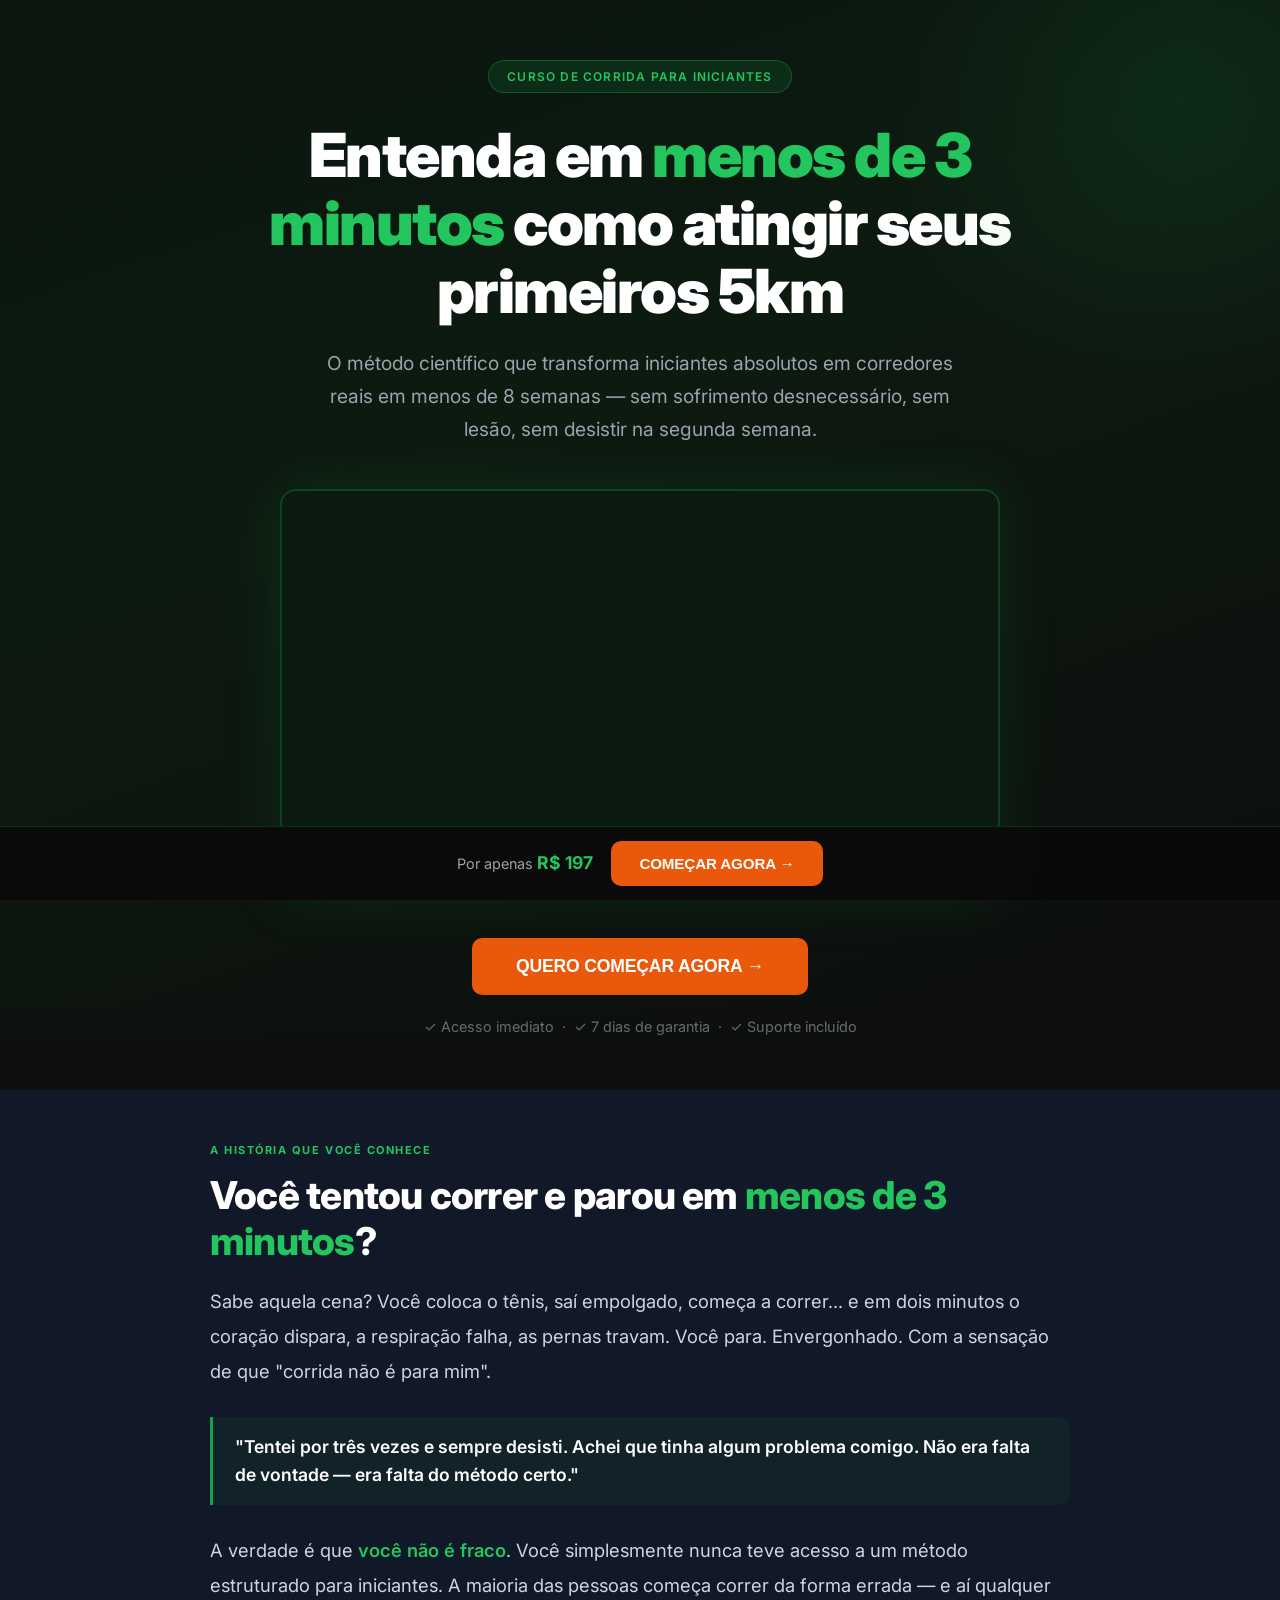
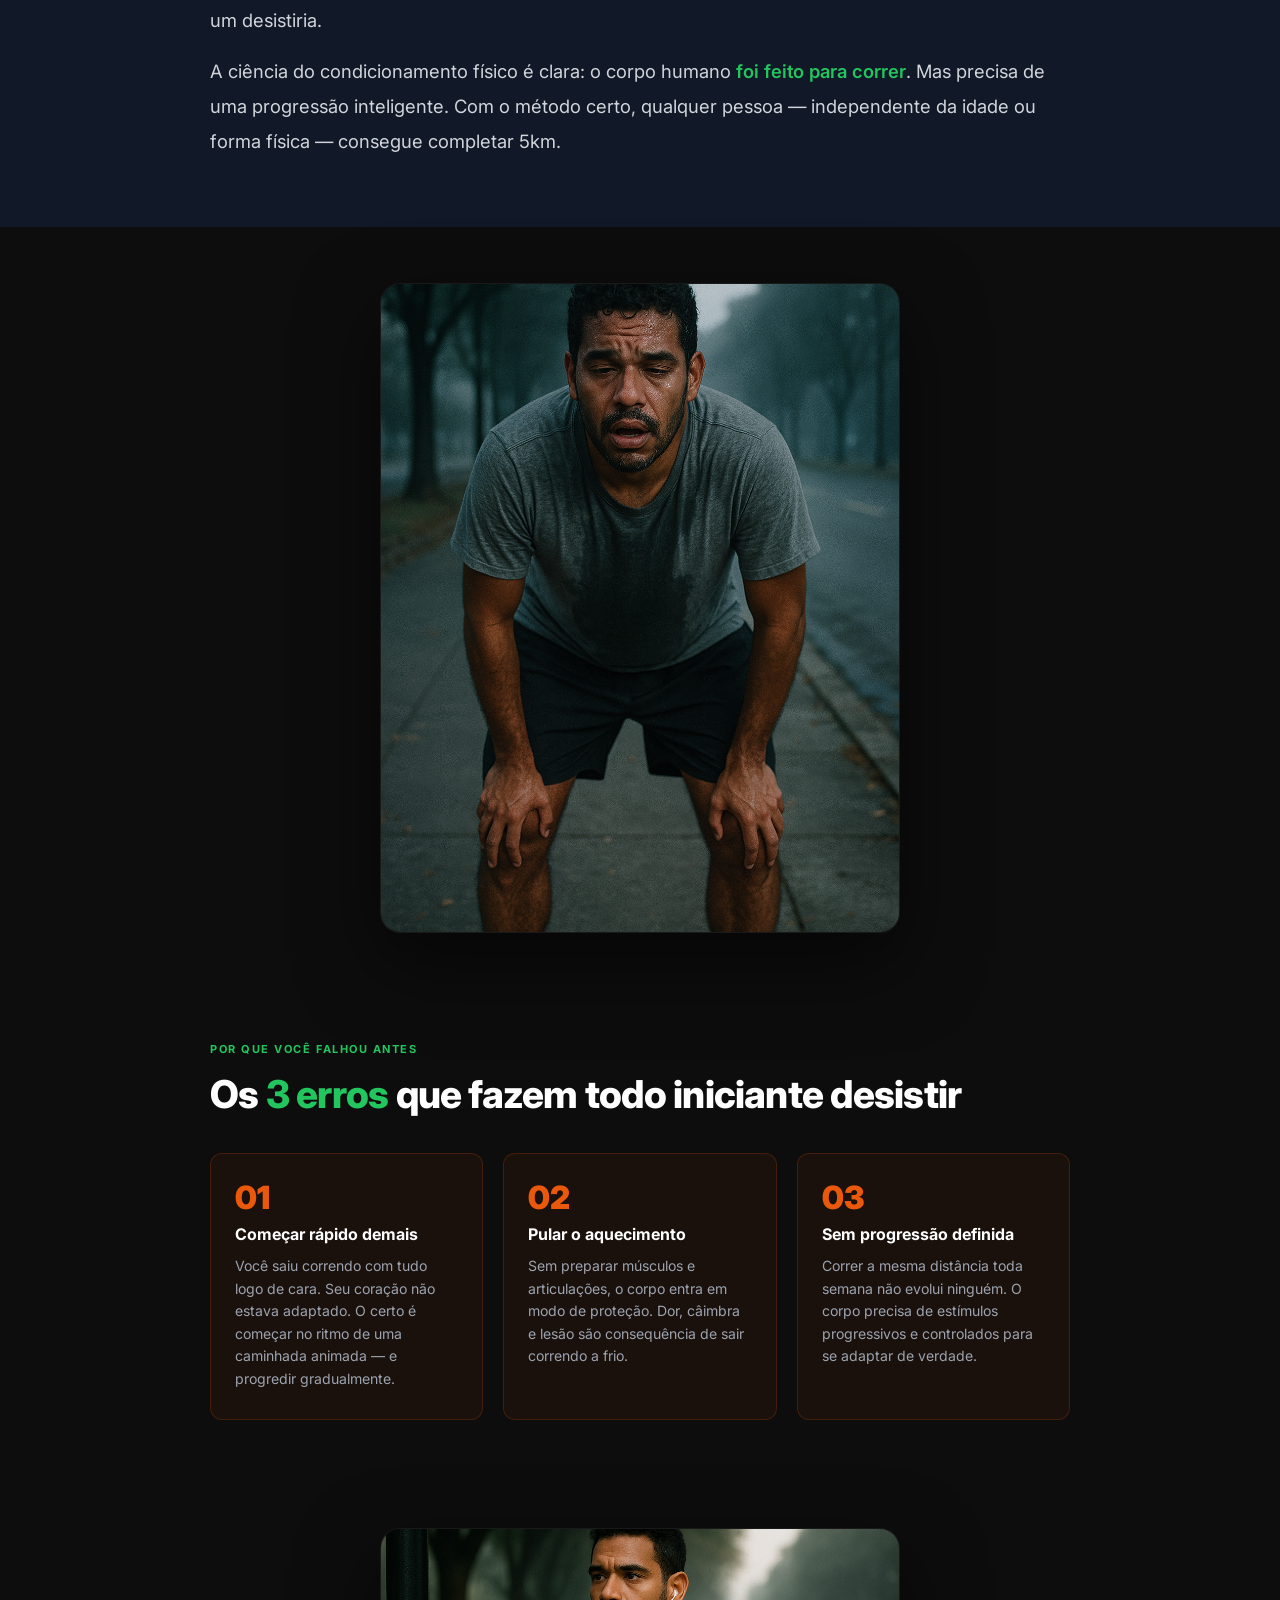
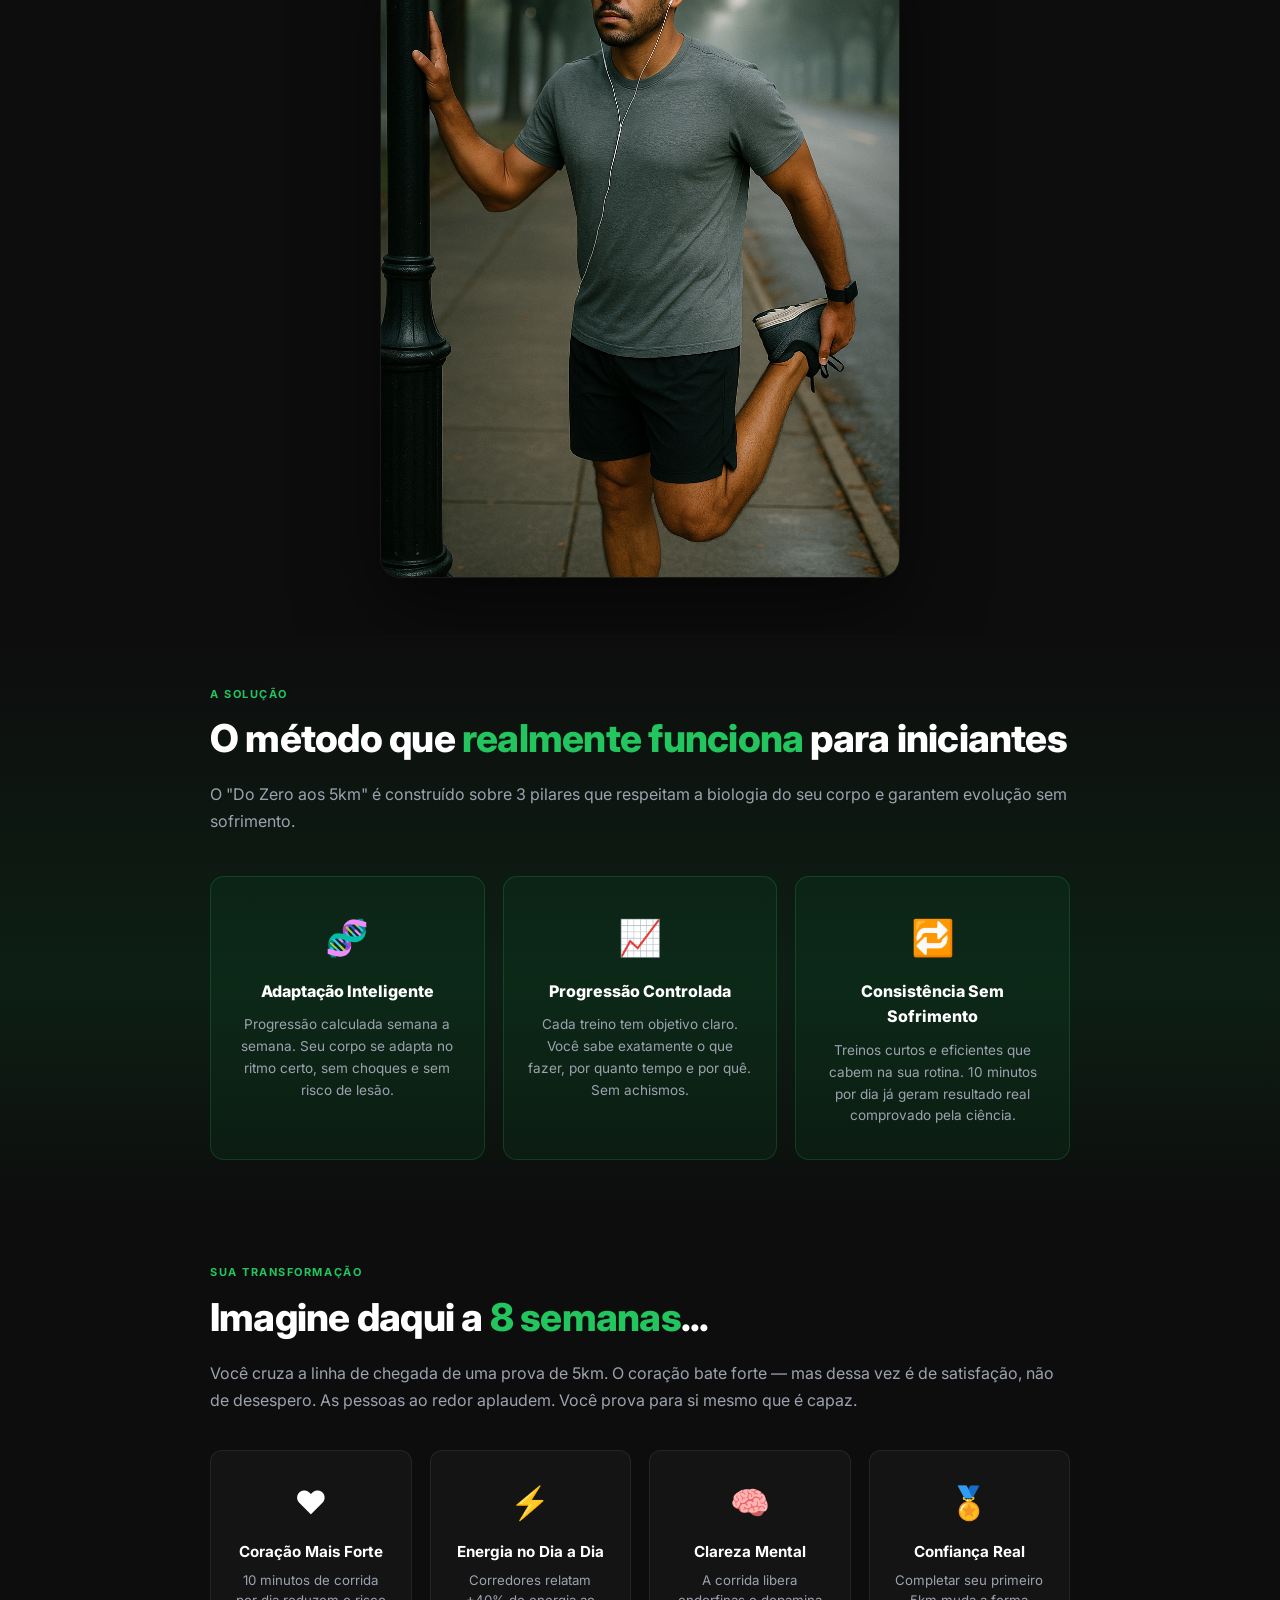
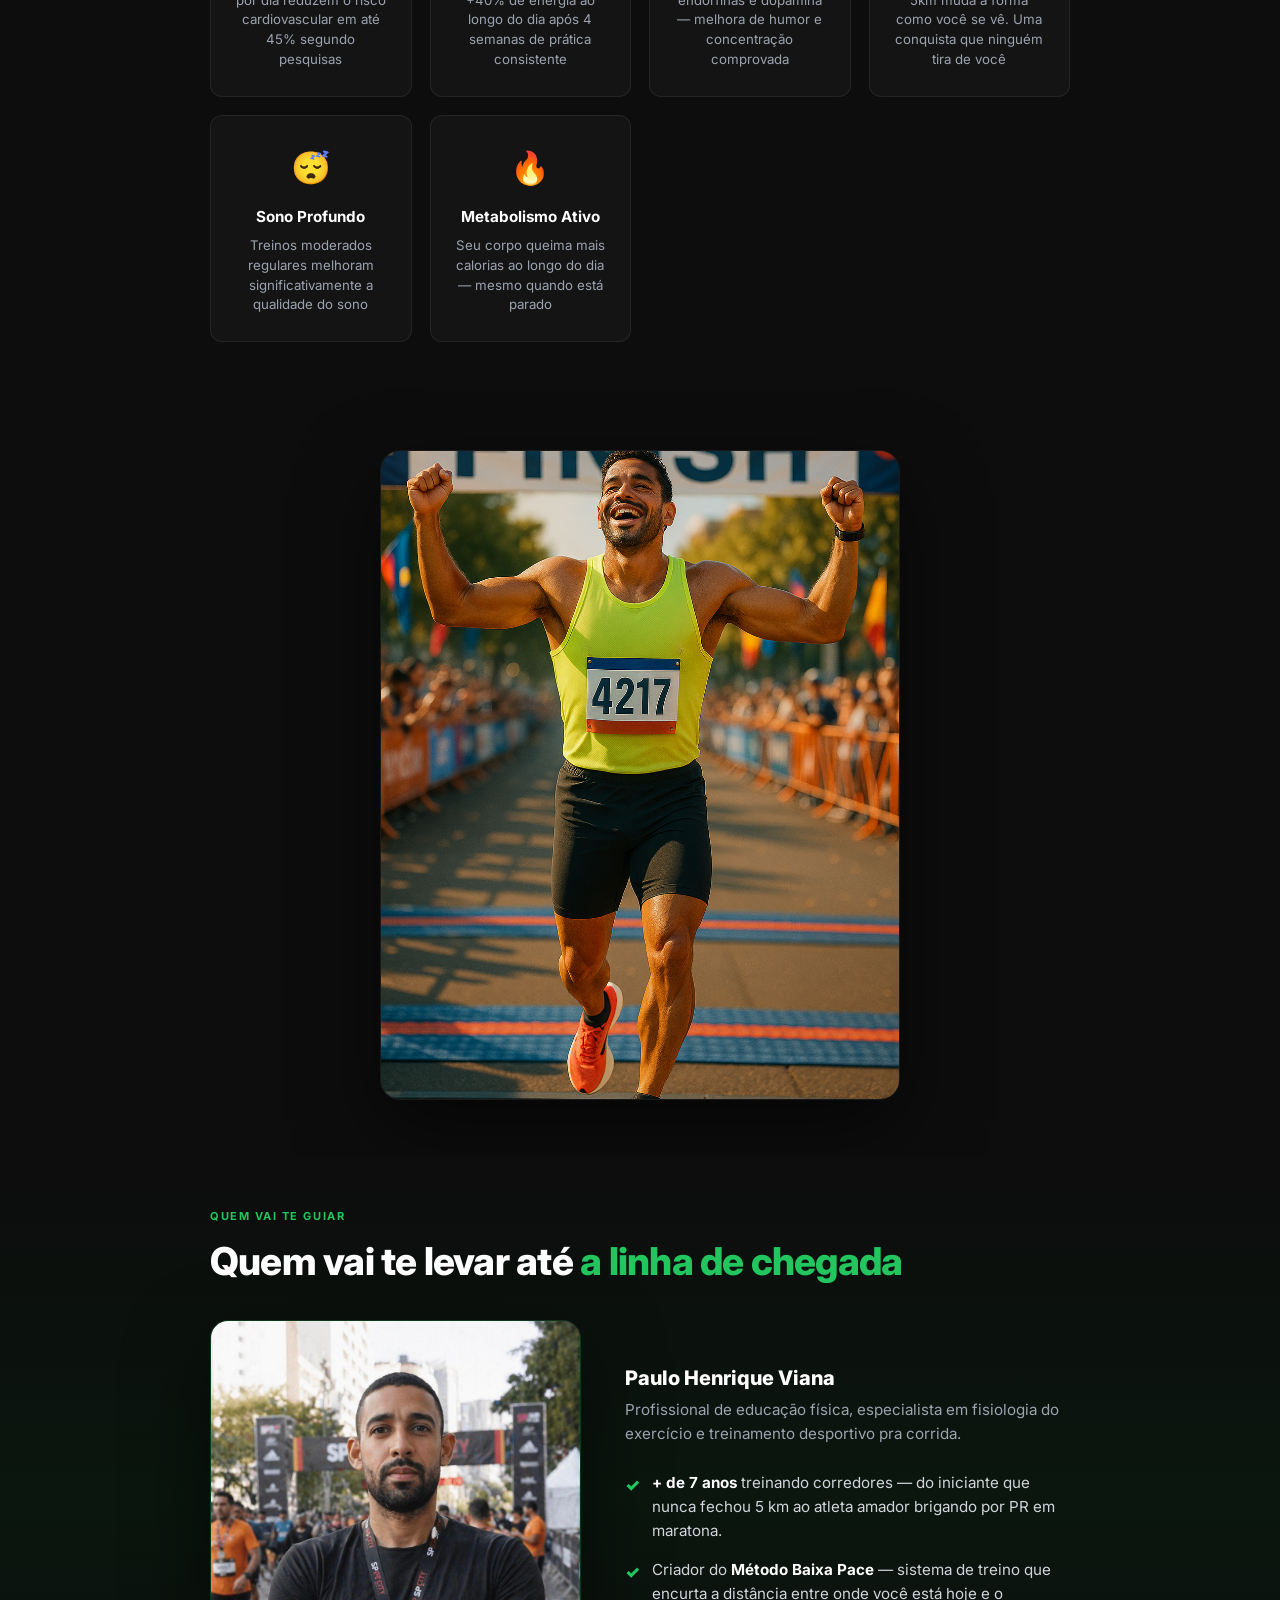
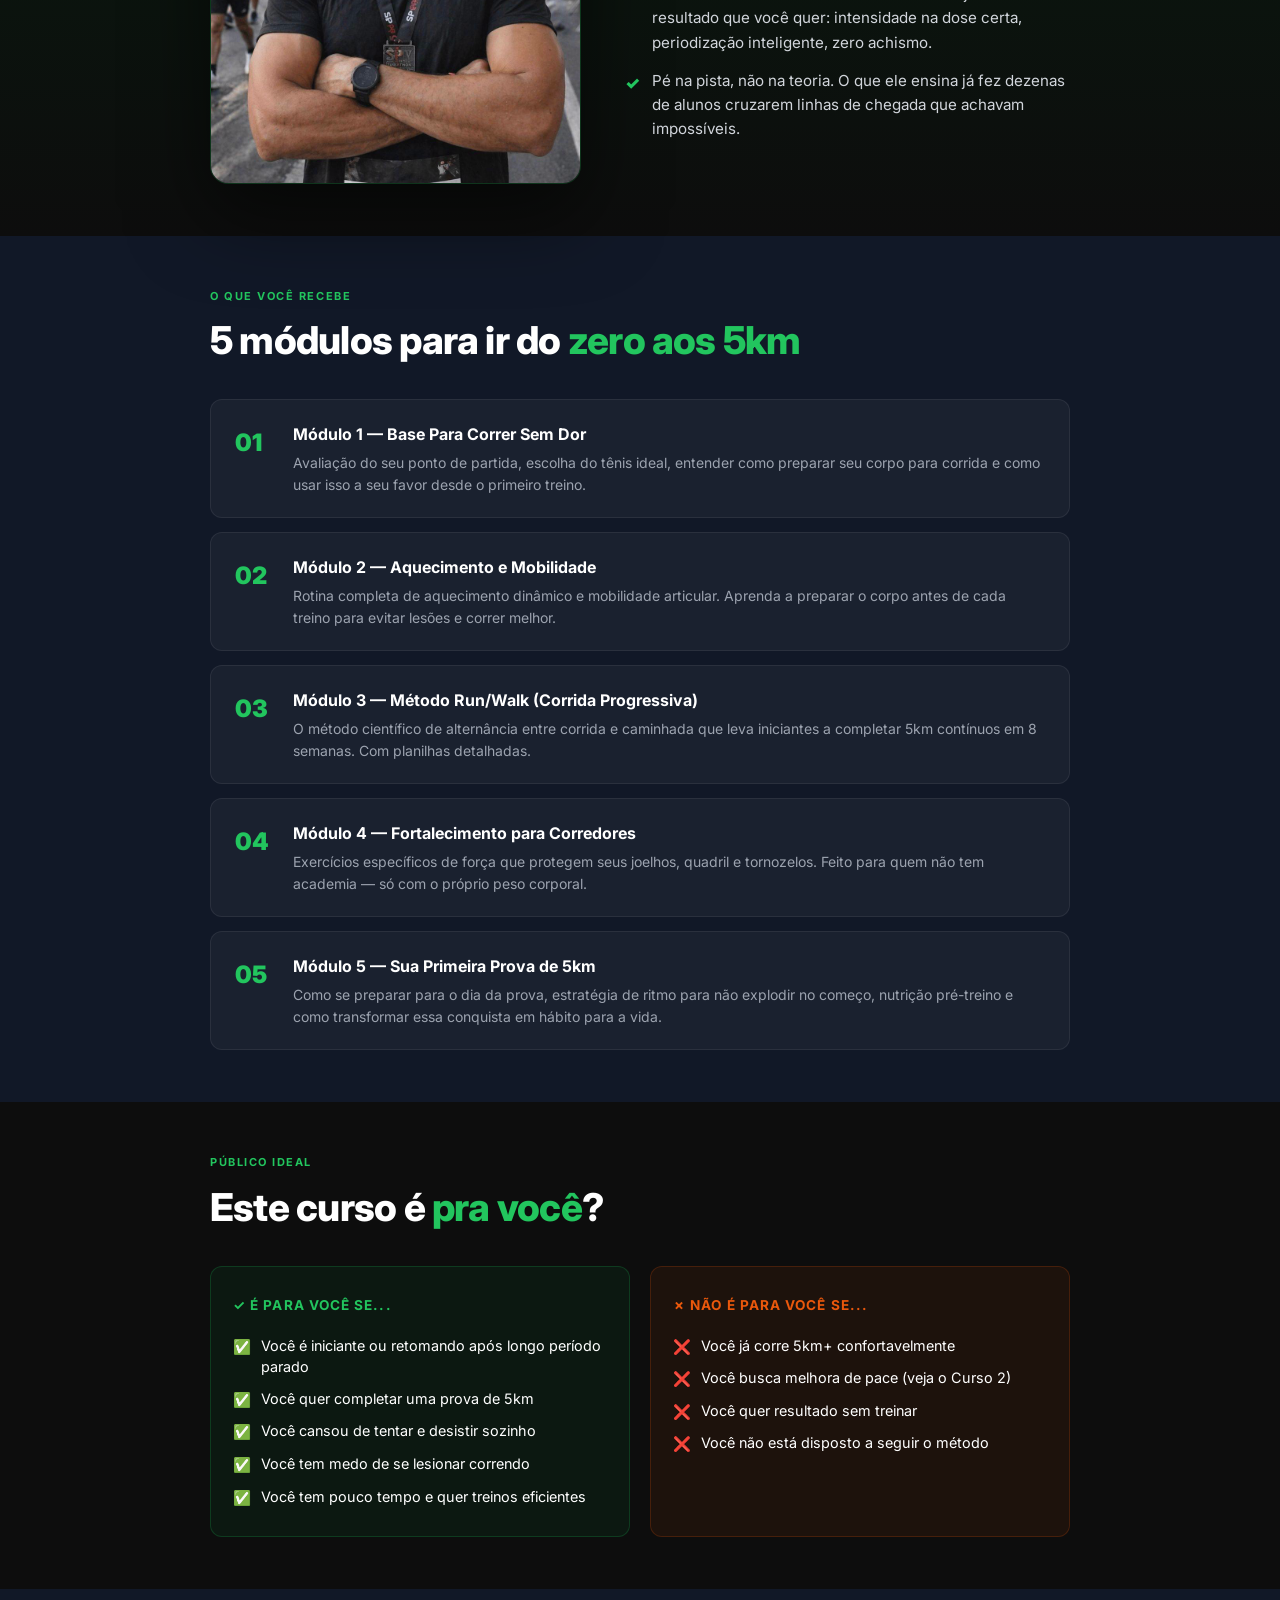
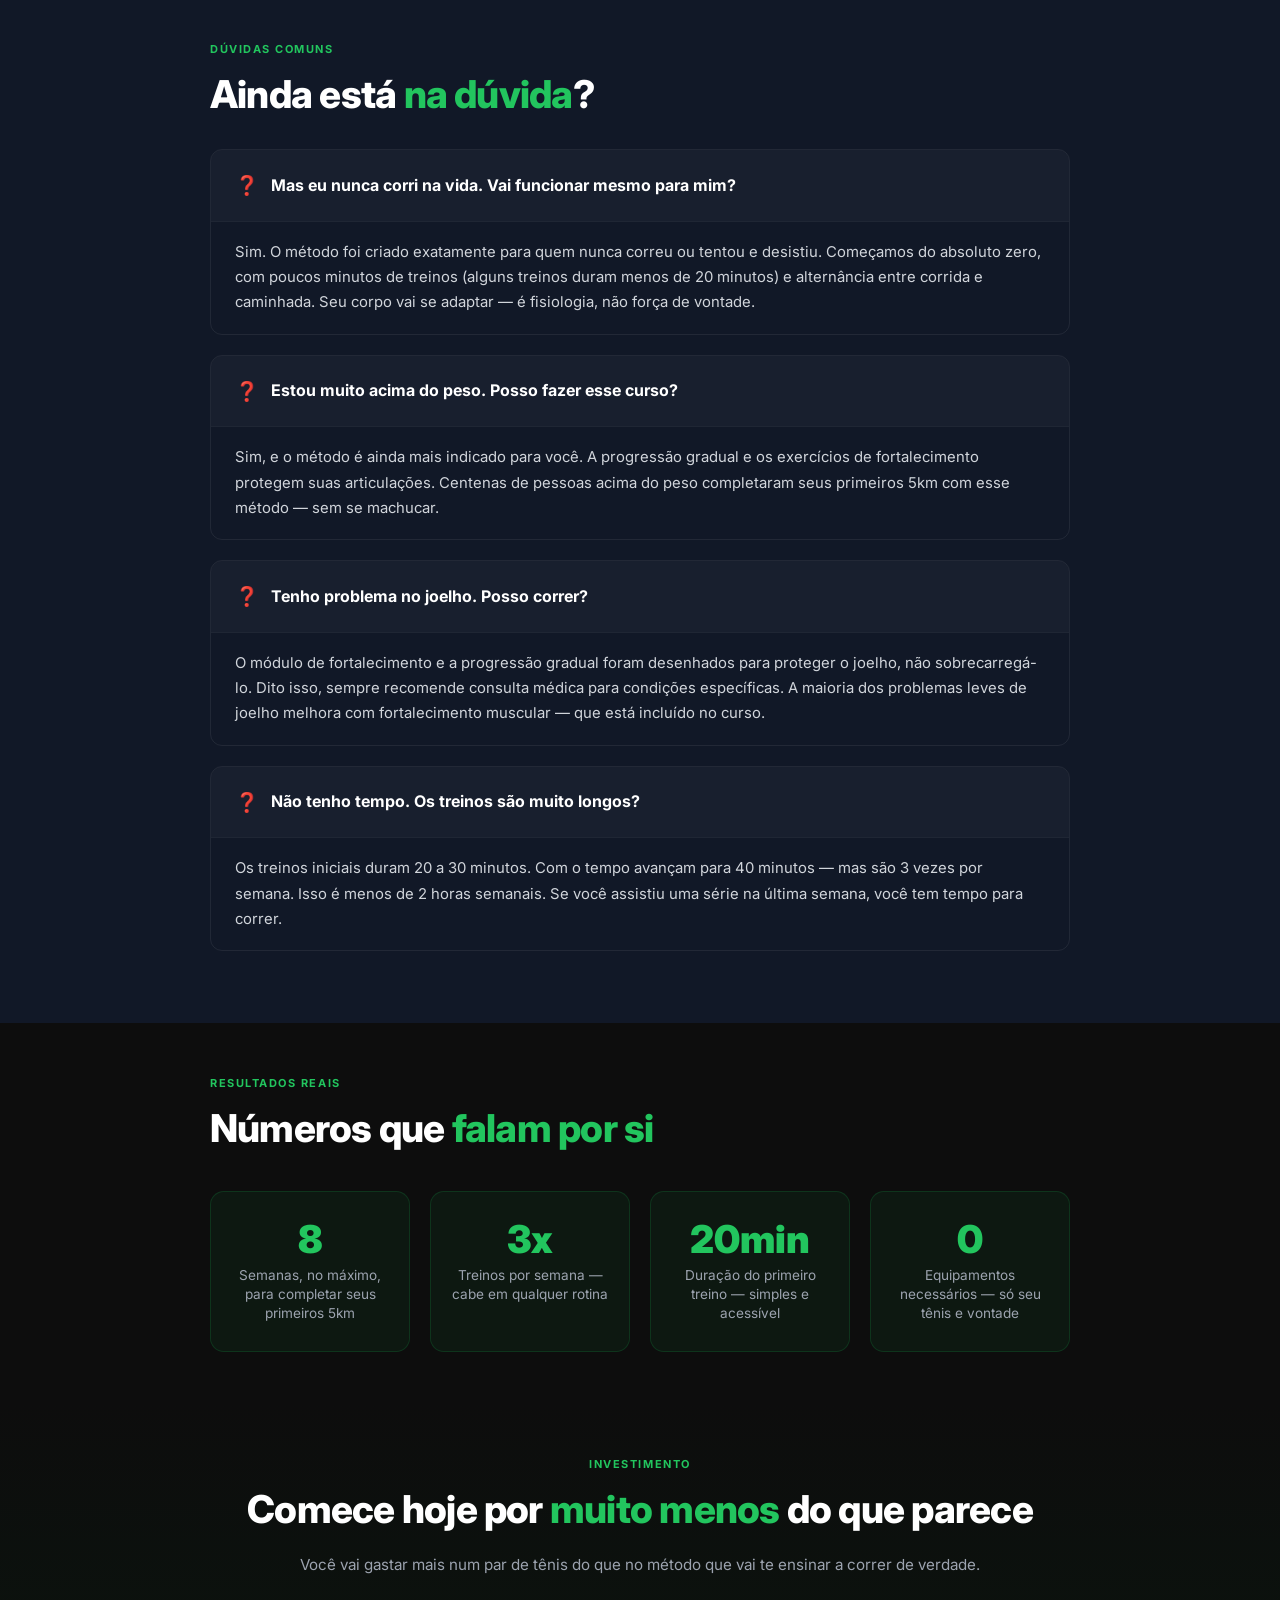
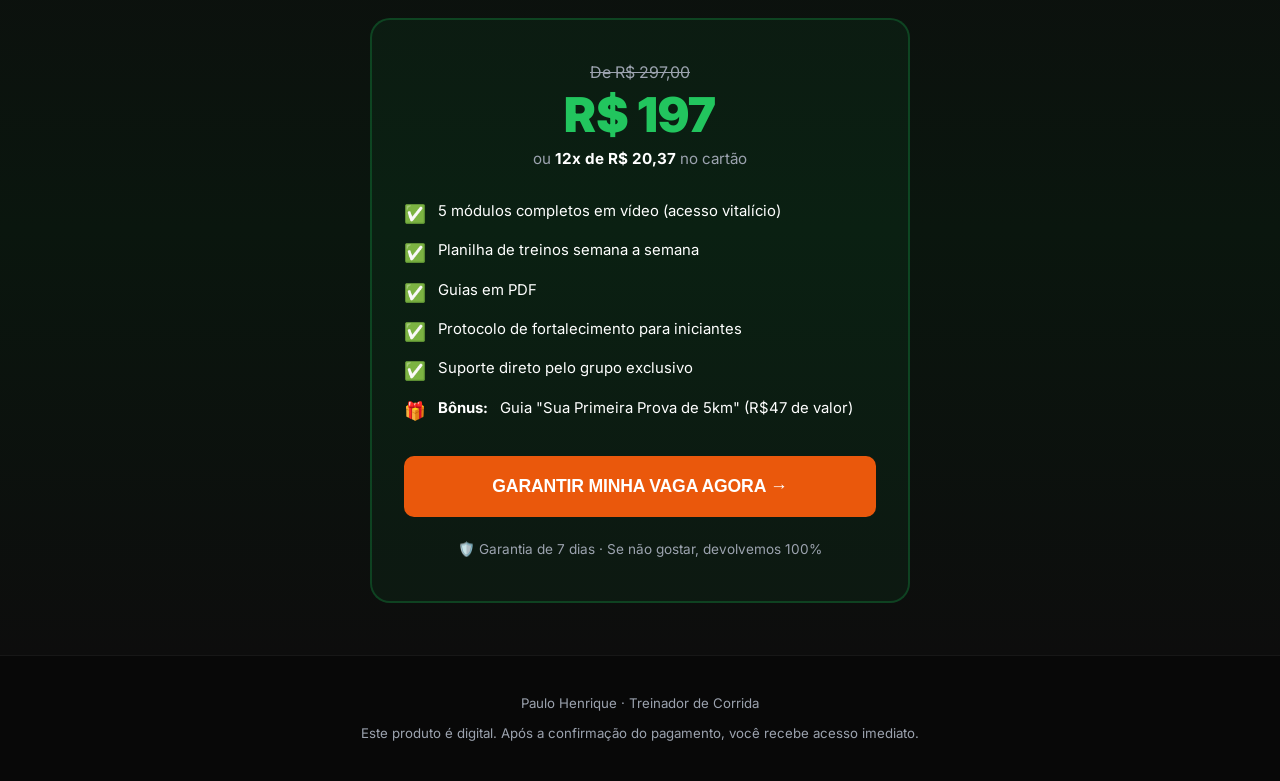
==== commit d7bcf102: "Reverte video do hero pro original, troca foi feita no site errado" ====
--- a/index.html
+++ b/index.html
@@ -890,7 +890,7 @@
     <!-- VIDEO DE APRESENTAÇÃO -->
     <div class="video-wrapper" id="videoPlaceholder">
       <iframe
-        src="https://www.youtube.com/embed/vvdKdS7l4yI"
+        src="https://www.youtube.com/embed/b28rfV0sI7o"
         title="Vídeo de apresentação"
         style="width:100%; height:100%; border:0;"
         allow="accelerometer; autoplay; clipboard-write; encrypted-media; gyroscope; picture-in-picture; web-share"
